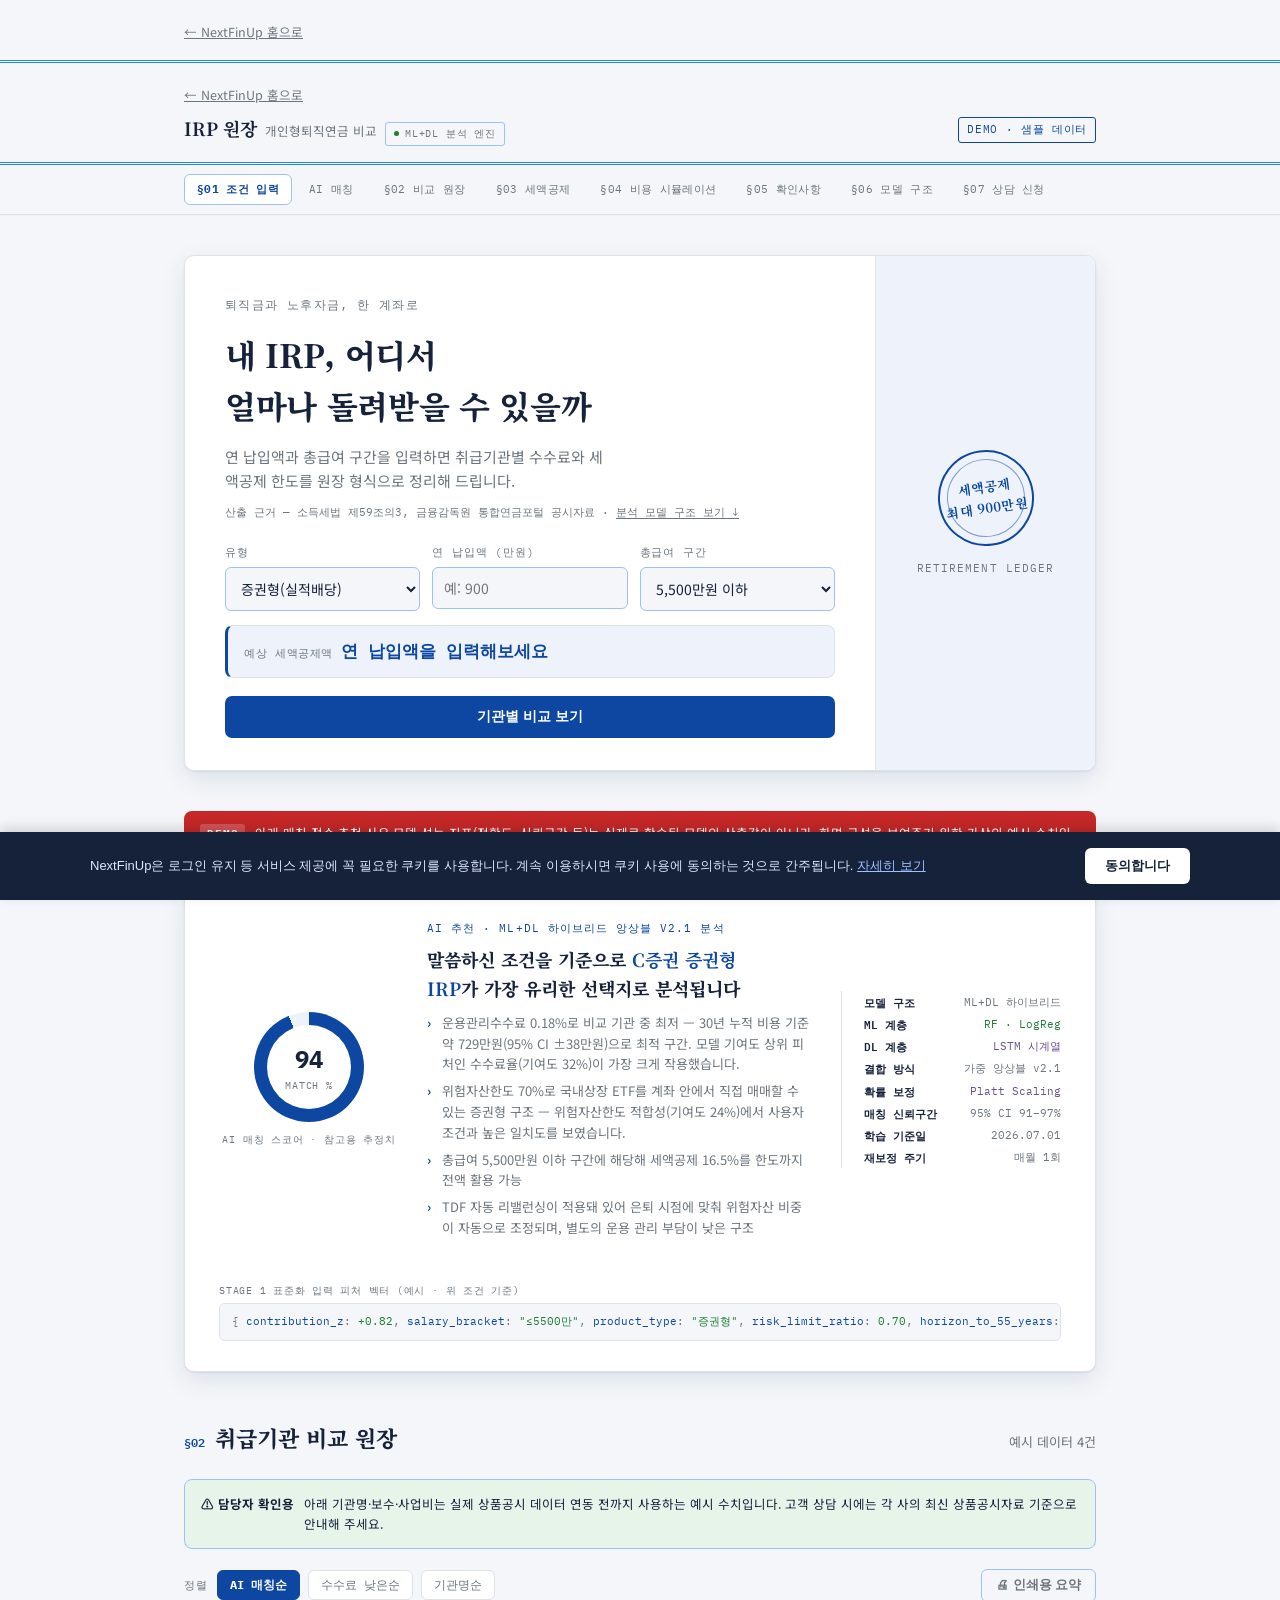
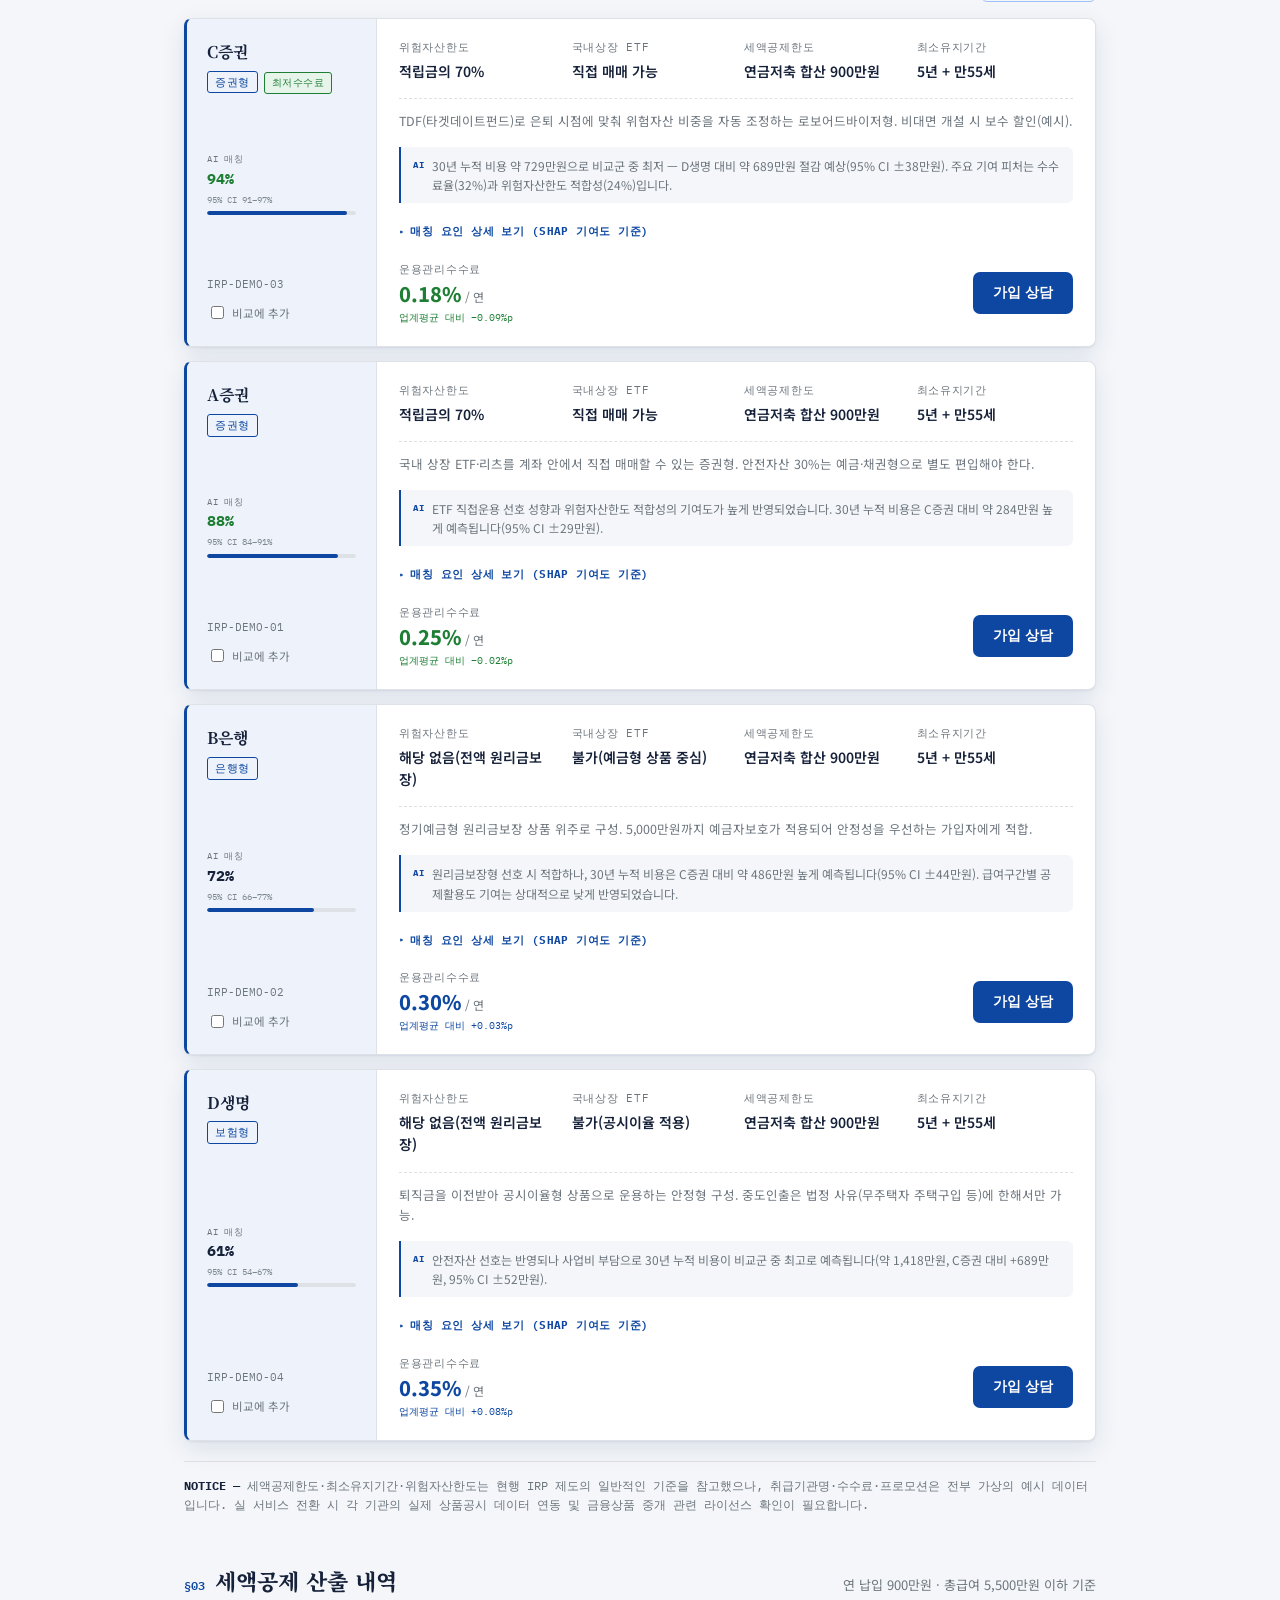
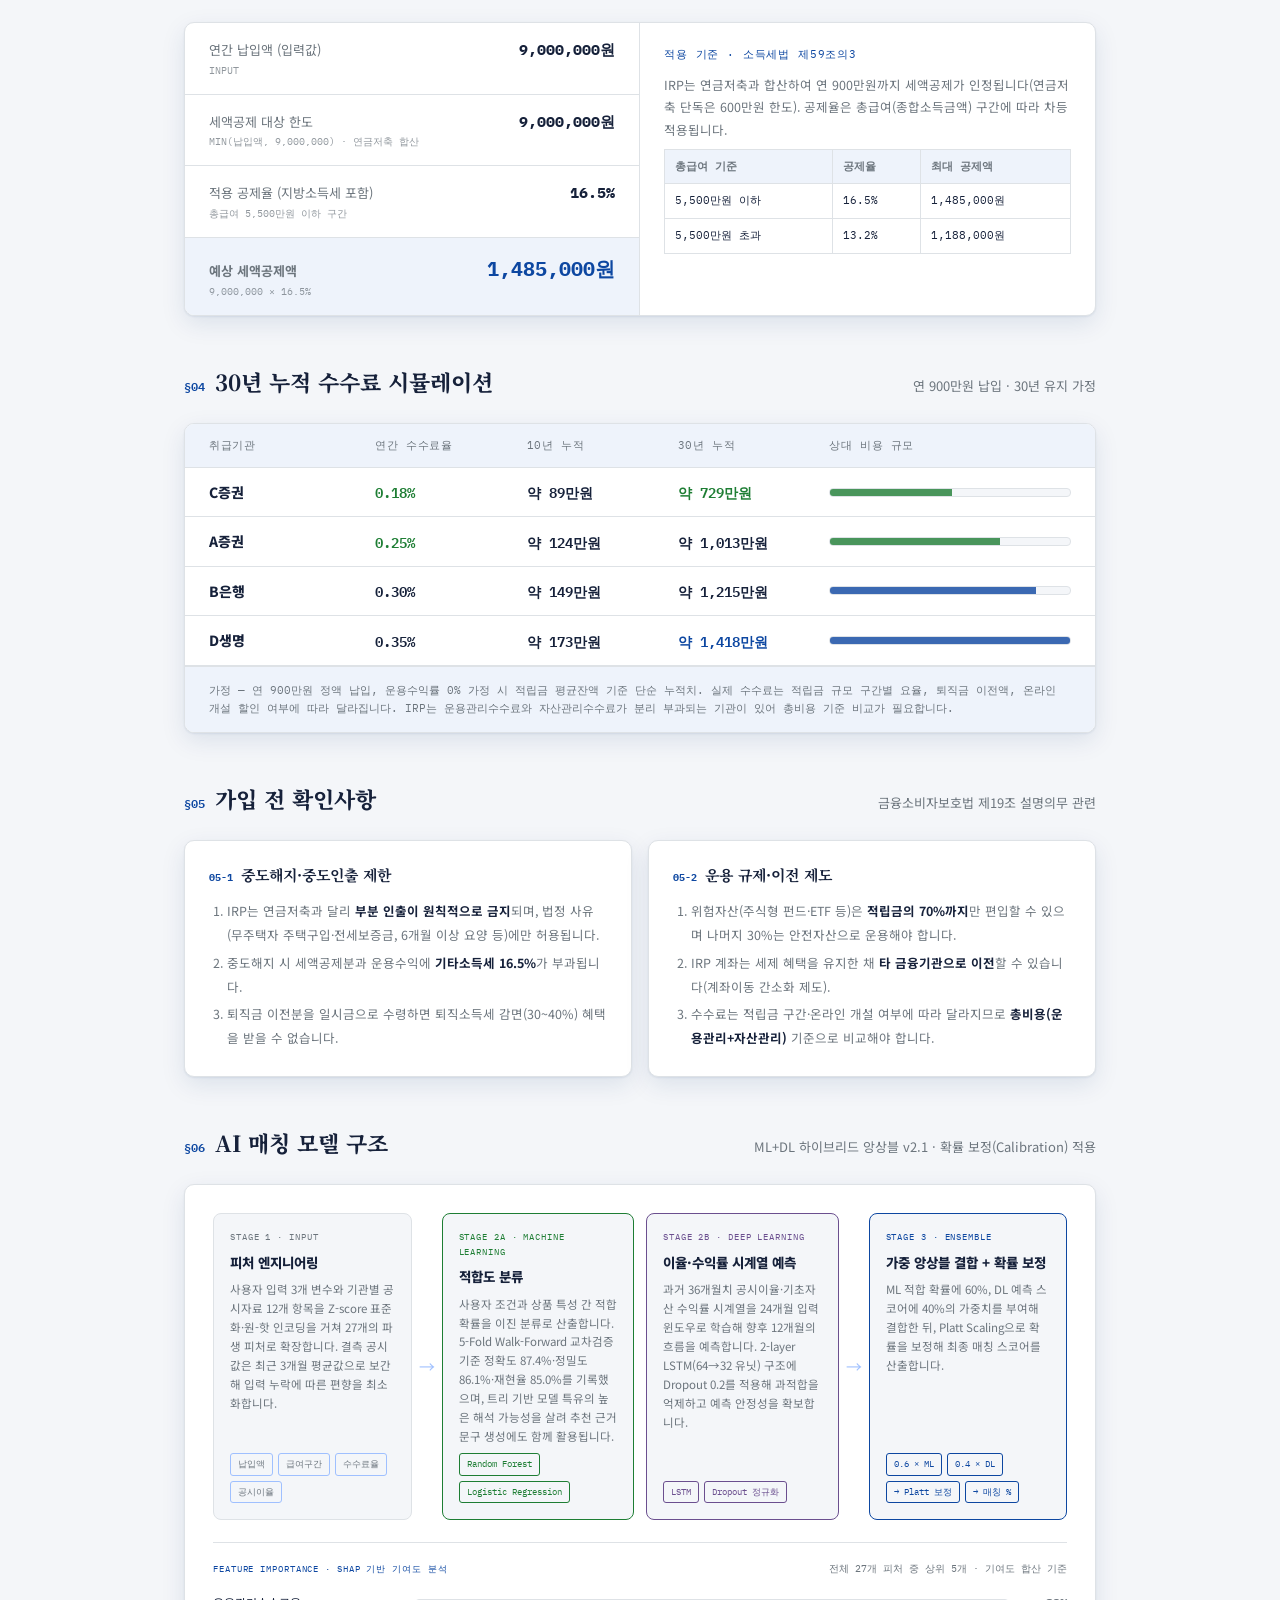
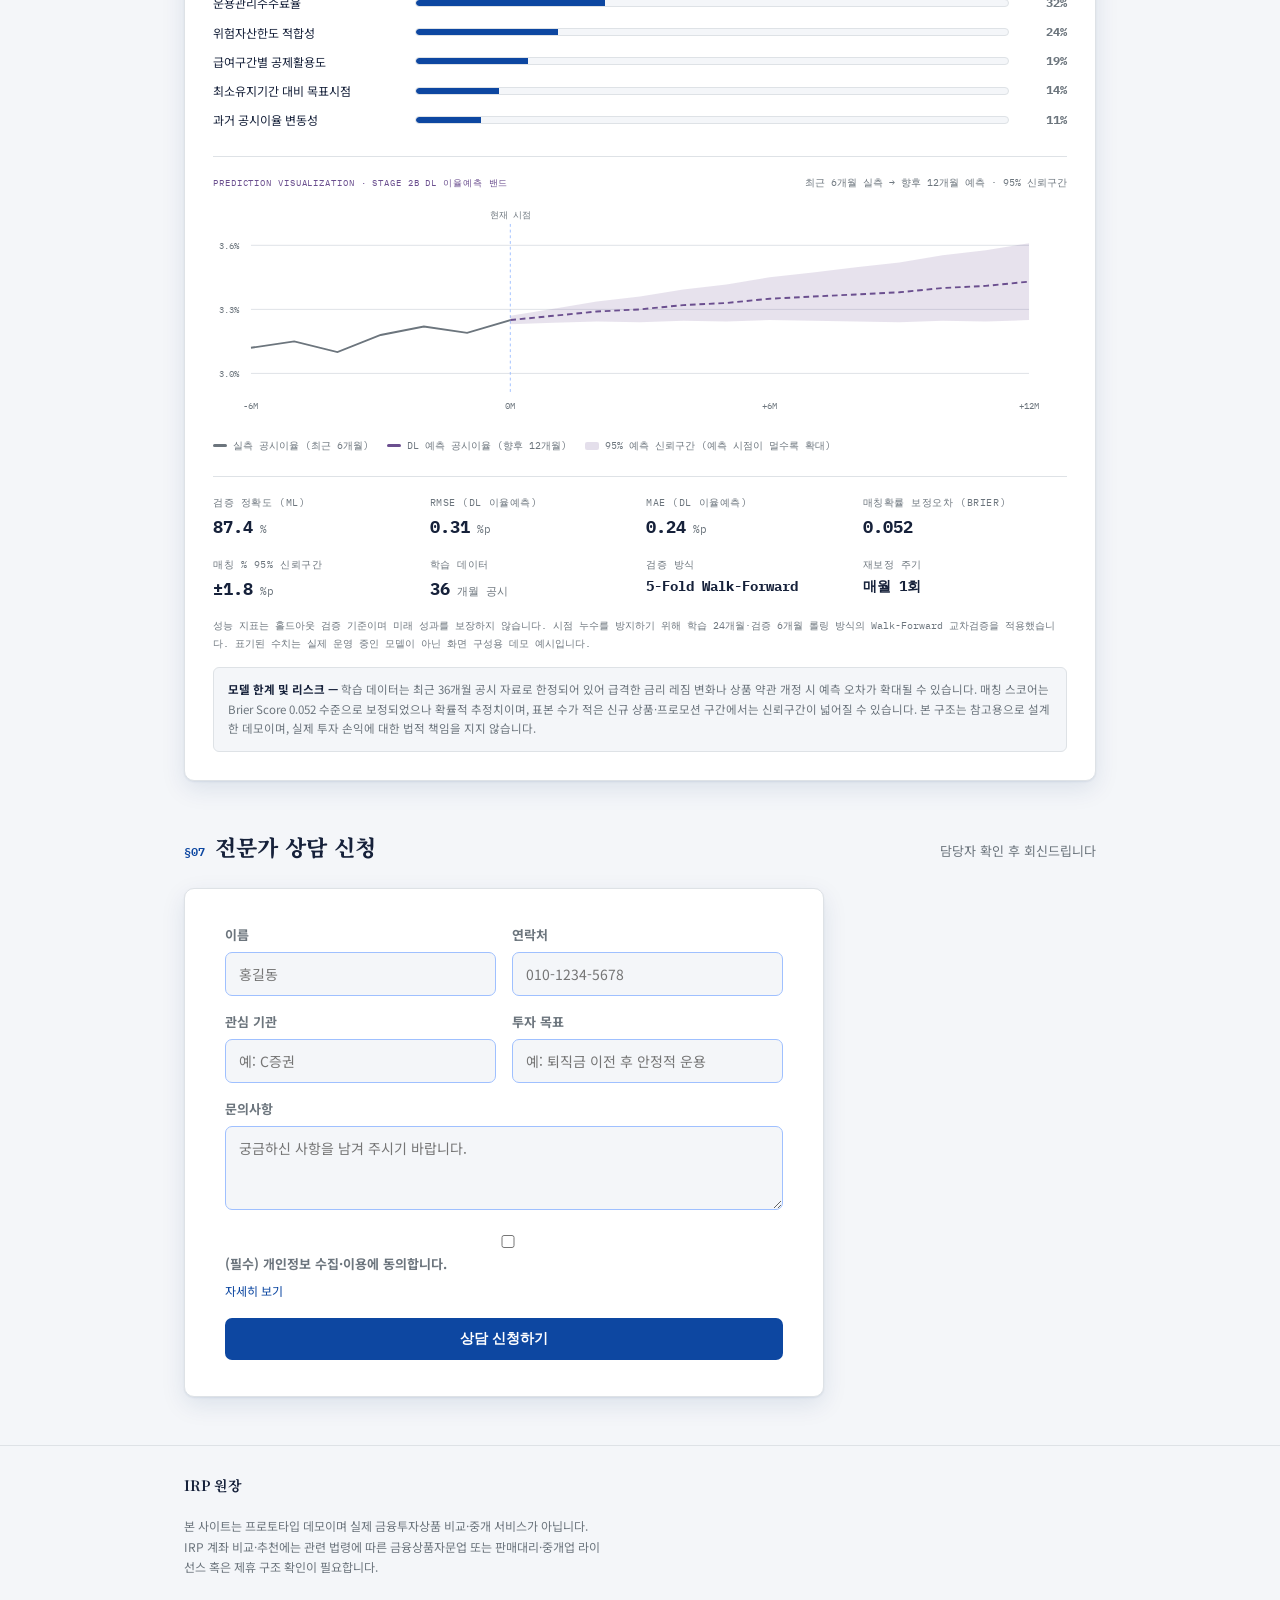
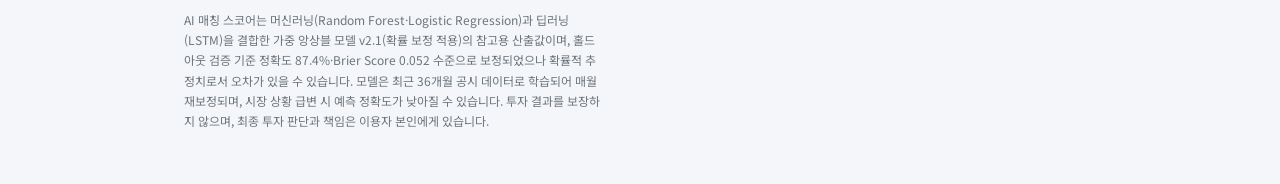
==== irp/index.html @ be90d84a "Extract shared compare/badge/print CSS, clamp calc inputs, fix stale docstring - pension-shared.css:" ====
<!doctype html>
<html lang="ko">
<head>
<meta charset="UTF-8">
<meta name="viewport" content="width=device-width, initial-scale=1.0">
<title>NextFinUp - IRP 비교(데모)</title>
<meta name="description" content="AI 매칭 점수와 30년 누적 수수료 시뮬레이션으로 내게 맞는 IRP 취급기관을 비교해드립니다.">
<meta property="og:type" content="website">
<meta property="og:title" content="NextFinUp - IRP 비교(데모)">
<meta property="og:description" content="AI 매칭 점수와 30년 누적 수수료 시뮬레이션으로 내게 맞는 IRP 취급기관을 비교해드립니다.">
<meta name="twitter:card" content="summary">
<meta name="twitter:title" content="NextFinUp - IRP 비교(데모)">
<meta name="twitter:description" content="AI 매칭 점수와 30년 누적 수수료 시뮬레이션으로 내게 맞는 IRP 취급기관을 비교해드립니다.">
<link rel="icon" type="image/x-icon" href="/static/articles/favicon.ico">
<link rel="icon" type="image/png" sizes="32x32" href="/static/articles/favicon-32x32.png">
<link rel="icon" type="image/png" sizes="16x16" href="/static/articles/favicon-16x16.png">
<link rel="apple-touch-icon" sizes="180x180" href="/static/articles/apple-touch-icon.png">
<link rel="preconnect" href="https://fonts.googleapis.com">
<link href="https://fonts.googleapis.com/css2?family=Noto+Serif+KR:wght@500;600;700&family=Noto+Sans+KR:wght@400;500;700&family=IBM+Plex+Mono:wght@500;600&display=swap" rel="stylesheet">
<style>
  :root {
    /* NextFinUp 브랜드 블루 — 홈페이지(nextfinup.com)와 동일 팔레트 */
    --ink: #16213a;
    --ink-soft: #6c757d;
    --paper: #f4f6f9;
    --card: #ffffff;
    --card-stub: #eef3fb;
    --line: #dee2e6;
    --line-strong: #9fc0ff;
    --accent: #0d47a1;
    --accent-soft: #1e88e5;
    --accent-ink: #ffffff;
    --seal: #c62828;
    --success: #1e7e34;
    --success-bg: #e6f4ea;
    --ml: #1e7e34;
    --dl: #6b4f8f;
    --shadow: 0 1px 2px rgba(13,45,110,0.08), 0 8px 24px rgba(13,45,110,0.10);
  }
  @media (prefers-color-scheme: dark) {
    :root {
      --ink: #eef1f7;
      --ink-soft: #9fb0c9;
      --paper: #0d1626;
      --card: #142238;
      --card-stub: #1b2c47;
      --line: #2c3e5c;
      --line-strong: #3f6fb0;
      --accent: #4d8ee0;
      --accent-soft: #7db3ee;
      --accent-ink: #0d1626;
      --seal: #e57373;
      --success: #7fd19f;
      --success-bg: #163524;
      --ml: #7fd19f;
      --dl: #c3a3e8;
      --shadow: 0 1px 2px rgba(0,0,0,0.3), 0 12px 32px rgba(0,0,0,0.4);
    }
  }
  :root[data-theme="dark"] {
    --ink: #eef1f7; --ink-soft: #9fb0c9; --paper: #0d1626; --card: #142238; --card-stub: #1b2c47;
    --line: #2c3e5c; --line-strong: #3f6fb0; --accent: #4d8ee0; --accent-soft: #7db3ee; --accent-ink: #0d1626;
    --seal: #e57373; --success: #7fd19f; --success-bg: #163524; --ml: #7fd19f; --dl: #c3a3e8;
    --shadow: 0 1px 2px rgba(0,0,0,0.3), 0 12px 32px rgba(0,0,0,0.4);
  }
  :root[data-theme="light"] {
    --ink: #16213a; --ink-soft: #6c757d; --paper: #f4f6f9; --card: #ffffff; --card-stub: #eef3fb;
    --line: #dee2e6; --line-strong: #9fc0ff; --accent: #0d47a1; --accent-soft: #1e88e5; --accent-ink: #ffffff;
    --seal: #c62828; --success: #1e7e34; --success-bg: #e6f4ea; --ml: #1e7e34; --dl: #6b4f8f;
    --shadow: 0 1px 2px rgba(13,45,110,0.08), 0 8px 24px rgba(13,45,110,0.10);
  }

  * { box-sizing: border-box; }
  html { color-scheme: light dark; scroll-behavior: smooth; }
  section[id], #hero { scroll-margin-top: 54px; }
  body {
    margin: 0;
    background: var(--paper);
    color: var(--ink);
    font-family: 'Noto Sans KR', -apple-system, BlinkMacSystemFont, 'Malgun Gothic', 'Apple SD Gothic Neo', sans-serif;
    line-height: 1.6;
    -webkit-font-smoothing: antialiased;
  }
  .mono { font-family: 'IBM Plex Mono', 'SF Mono', 'Consolas', 'Menlo', monospace; font-variant-numeric: tabular-nums; }
  .serif { font-family: 'Noto Serif KR', serif; }
  a { color: inherit; }
  .wrap { max-width: 960px; margin: 0 auto; padding: 0 24px; }
  h1, h2, h3 { text-wrap: balance; margin: 0; font-family: 'Noto Serif KR', serif; }
  :focus-visible { outline: 2px solid var(--accent); outline-offset: 2px; }

  @media (prefers-reduced-motion: no-preference) {
    .rise { animation: rise 0.6s cubic-bezier(.2,.7,.3,1) both; }
    .rise-delay-1 { animation-delay: .08s; }
    .rise-delay-2 { animation-delay: .16s; }
    @keyframes rise { from { opacity: 0; transform: translateY(10px); } to { opacity: 1; transform: none; } }
  }
  @media (prefers-reduced-motion: reduce) {
    html { scroll-behavior: auto; }
  }

  header { padding: 18px 0 16px; border-bottom: 3px double var(--accent-soft); }

  .toc-bar {
    position: sticky; top: 0; z-index: 50;
    background: var(--paper);
    border-bottom: 1px solid var(--line);
    box-shadow: 0 1px 0 rgba(0,0,0,0.02);
  }
  .toc-bar .wrap {
    display: flex; gap: 4px; overflow-x: auto; padding: 9px 24px;
    scrollbar-width: none;
  }
  .toc-bar .wrap::-webkit-scrollbar { display: none; }
  .toc-link {
    flex-shrink: 0; font-family: 'IBM Plex Mono', monospace; font-size: 11px; letter-spacing: 0.03em;
    color: var(--ink-soft); text-decoration: none; padding: 6px 12px; border-radius: 6px; white-space: nowrap;
    border: 1px solid transparent; transition: color 0.2s ease, border-color 0.2s ease, background-color 0.2s ease;
  }
  .toc-link:hover { color: var(--ink); }
  .toc-link.active { color: var(--accent); border-color: var(--line-strong); background: var(--card); font-weight: 700; }
  .back-link { font-size: 12.5px; color: var(--ink-soft); }
  .back-link:hover { color: var(--accent); }
  .brand-row { display: flex; align-items: center; justify-content: space-between; gap: 12px; margin-top: 8px; flex-wrap: wrap; }
  .brand { display: flex; align-items: baseline; gap: 8px; flex-wrap: wrap; }
  .brand-mark { font-family: 'Noto Serif KR', serif; font-weight: 700; font-size: 18px; letter-spacing: -0.01em; }
  .brand-sub { font-size: 12.5px; color: var(--ink-soft); }
  .ai-chip {
    display: inline-flex; align-items: center; gap: 6px;
    font-family: 'IBM Plex Mono', monospace; font-size: 10px; letter-spacing: 0.08em; text-transform: uppercase;
    color: var(--ink-soft); border: 1px solid var(--line-strong); border-radius: 3px; padding: 3px 8px;
  }
  .ai-chip i { width: 5px; height: 5px; border-radius: 50%; background: var(--success); display: inline-block; }
  .demo-chip {
    font-family: 'IBM Plex Mono', monospace; font-size: 11px; letter-spacing: 0.06em; text-transform: uppercase;
    color: var(--accent); border: 1px solid var(--accent); border-radius: 3px; padding: 3px 8px;
  }
  /* ---------- hero: passbook cover ---------- */
  .hero { padding: 40px 0; }
  .passbook {
    background: var(--card);
    border: 1px solid var(--line);
    border-radius: 10px;
    box-shadow: var(--shadow);
    display: grid;
    grid-template-columns: 1fr 220px;
    overflow: hidden;
    position: relative;
  }
  .passbook-main { padding: 40px 40px 32px; }
  .eyebrow {
    font-family: 'IBM Plex Mono', monospace; font-size: 11.5px; letter-spacing: 0.12em; text-transform: uppercase;
    color: var(--ink-soft); margin-bottom: 14px;
  }
  .hero-title { font-size: 32px; font-weight: 800; letter-spacing: -0.01em; max-width: 22ch; }
  .hero-desc { margin: 14px 0 8px; color: var(--ink-soft); font-size: 15px; max-width: 48ch; }
  .source-line { font-family: 'IBM Plex Mono', monospace; font-size: 10.5px; color: var(--ink-soft); margin-bottom: 24px; }
  .source-line a { text-decoration: underline; text-underline-offset: 2px; }

  .calc-grid { display: grid; grid-template-columns: repeat(3, 1fr); gap: 12px; }
  .field label {
    display: block; font-family: 'IBM Plex Mono', monospace; font-size: 10.5px; letter-spacing: 0.08em;
    text-transform: uppercase; color: var(--ink-soft); margin-bottom: 6px;
  }
  .field input, .field select {
    width: 100%; background: var(--paper); border: 1px solid var(--line-strong); border-radius: 6px;
    padding: 10px 11px; font-size: 14px; color: var(--ink); font-family: inherit;
  }
  .field input:focus, .field select:focus { border-color: var(--accent); }

  .calc-result {
    display: flex; align-items: baseline; flex-wrap: wrap; gap: 8px;
    margin-top: 14px; padding: 12px 16px;
    background: var(--card-stub); border: 1px solid var(--line); border-left: 3px solid var(--accent);
    border-radius: 8px;
    transition: border-color 0.2s ease, background-color 0.2s ease;
  }
  .calc-result-label {
    font-family: 'IBM Plex Mono', monospace; font-size: 10.5px; letter-spacing: 0.06em; text-transform: uppercase; color: var(--ink-soft);
  }
  .calc-result-value { font-size: 17px; font-weight: 800; color: var(--accent); }
  .calc-result-note { font-size: 11px; color: var(--ink-soft); }
  @media (prefers-reduced-motion: no-preference) {
    .calc-result.updated { animation: calc-pulse 0.4s ease; }
  }
  @keyframes calc-pulse { 0% { background: var(--success-bg); } 100% { background: var(--card-stub); } }

  .btn {
    display: inline-flex; align-items: center; justify-content: center; gap: 6px; border: none; border-radius: 7px;
    font-weight: 700; font-size: 14px; cursor: pointer; padding: 12px 20px; background: var(--accent); color: var(--accent-ink);
    transition: transform 0.2s cubic-bezier(.2,.8,.2,1), box-shadow 0.2s cubic-bezier(.2,.8,.2,1);
  }
  .btn:hover { transform: translateY(-2px); box-shadow: 0 8px 20px rgba(13,71,161,0.30); }
  .btn:active { transform: translateY(0); }
  .btn-block { width: 100%; margin-top: 18px; }

  .passbook-cover {
    background: var(--card-stub);
    border-left: 1px solid var(--line);
    padding: 28px;
    display: flex;
    flex-direction: column;
    align-items: center;
    justify-content: center;
    gap: 14px;
  }
  .seal {
    width: 96px; height: 96px; border-radius: 50%;
    border: 2px solid var(--accent);
    color: var(--accent);
    display: flex; align-items: center; justify-content: center;
    text-align: center;
    font-family: 'Noto Serif KR', serif; font-weight: 700; font-size: 13px; letter-spacing: 0.02em;
    transform: rotate(-8deg);
    position: relative;
    transition: transform 0.3s cubic-bezier(.2,.8,.2,1);
  }
  .passbook:hover .seal { transform: rotate(0deg) scale(1.04); }
  .seal::before {
    content: ""; position: absolute; inset: 7px; border: 1px solid var(--accent); border-radius: 50%; opacity: .5;
  }
  .cover-label { font-family: 'IBM Plex Mono', monospace; font-size: 10.5px; letter-spacing: 0.1em; text-transform: uppercase; color: var(--ink-soft); text-align: center; }

  @media (max-width: 760px) {
    .passbook { grid-template-columns: 1fr; }
    .passbook-cover { border-left: none; border-top: 1px solid var(--line); flex-direction: row; padding: 20px; }
    .calc-grid { grid-template-columns: 1fr 1fr; }
  }

  section { padding: 48px 0; }
  .section-head { display: flex; align-items: baseline; justify-content: space-between; gap: 16px; margin-bottom: 24px; flex-wrap: wrap; }
  .section-title { font-size: 22px; font-weight: 800; display: flex; align-items: baseline; gap: 10px; }
  .section-title .idx { font-family: 'IBM Plex Mono', monospace; font-size: 12px; color: var(--accent); font-weight: 600; }
  .section-note { font-size: 13px; color: var(--ink-soft); }

  /* ---------- 데모 데이터 경고 배너 (AI 패널 바로 위, 가장 먼저 보이는 위치) ---------- */
  .demo-warning {
    display: flex; align-items: flex-start; gap: 10px;
    background: var(--seal); color: #fff;
    border-radius: 8px; padding: 12px 16px; margin-bottom: 14px;
    font-size: 12.5px; line-height: 1.6;
  }
  .demo-warning b {
    font-family: 'IBM Plex Mono', monospace; font-size: 10.5px; letter-spacing: 0.08em;
    text-transform: uppercase; flex-shrink: 0; background: rgba(255,255,255,0.2);
    border-radius: 3px; padding: 2px 7px; margin-top: 1px;
  }

  /* ---------- AI recommendation panel ---------- */
  .ai-panel {
    background: var(--card);
    border: 1px solid var(--line);
    border-radius: 10px;
    box-shadow: var(--shadow);
    display: grid;
    grid-template-columns: 180px 1fr 220px;
    gap: 28px;
    padding: 30px 34px;
    align-items: center;
  }
  .score-block { text-align: center; }
  .score-ring {
    width: 110px; height: 110px; border-radius: 50%;
    background: conic-gradient(var(--accent) 0% 94%, var(--card-stub) 94% 100%);
    display: flex; align-items: center; justify-content: center;
    margin: 0 auto 10px;
  }
  .score-ring .hole {
    width: 84px; height: 84px; border-radius: 50%; background: var(--card);
    display: flex; flex-direction: column; align-items: center; justify-content: center;
  }
  .score-ring .num { font-family: 'IBM Plex Mono', monospace; font-size: 24px; font-weight: 700; }
  .score-ring .pct { font-family: 'IBM Plex Mono', monospace; font-size: 9.5px; color: var(--ink-soft); letter-spacing: 0.08em; }
  .score-caption { font-family: 'IBM Plex Mono', monospace; font-size: 10px; letter-spacing: 0.08em; text-transform: uppercase; color: var(--ink-soft); }

  .ai-reasoning .ai-label {
    font-family: 'IBM Plex Mono', monospace; font-size: 10.5px; letter-spacing: 0.1em; text-transform: uppercase;
    color: var(--accent); margin-bottom: 8px;
  }
  .ai-reasoning h3 { font-size: 18px; font-weight: 800; margin-bottom: 10px; }
  .ai-reasoning h3 b { color: var(--accent); }
  .reason-list { list-style: none; margin: 0; padding: 0; display: flex; flex-direction: column; gap: 6px; }
  .reason-list li { font-size: 13px; color: var(--ink-soft); padding-left: 15px; position: relative; }
  .reason-list li::before { content: "›"; position: absolute; left: 0; color: var(--accent); font-weight: 700; }

  .ai-meta {
    font-family: 'IBM Plex Mono', monospace; font-size: 10.5px; color: var(--ink-soft);
    border-left: 1px solid var(--line); padding-left: 22px; line-height: 2.1;
  }
  .ai-meta .row { display: flex; justify-content: space-between; gap: 12px; }
  .ai-meta .row b { font-weight: 600; color: var(--ink); }
  .ai-meta .row .ml-txt { color: var(--ml); }
  .ai-meta .row .dl-txt { color: var(--dl); }

  .feat-vector { margin-top: 16px; grid-column: 1 / -1; }
  .fv-label {
    font-family: 'IBM Plex Mono', monospace; font-size: 9.5px; letter-spacing: 0.08em;
    text-transform: uppercase; color: var(--ink-soft); margin-bottom: 5px;
  }
  .fv-code {
    display: block; font-family: 'IBM Plex Mono', monospace; font-size: 10.5px; line-height: 1.7;
    color: var(--ink-soft); background: var(--paper); border: 1px solid var(--line); border-radius: 6px;
    padding: 9px 12px; overflow-x: auto; white-space: pre;
  }
  .fv-code .fv-key { color: var(--accent); }
  .fv-code .fv-val { color: var(--ml); }

  @media (max-width: 820px) {
    .ai-panel { grid-template-columns: 1fr; text-align: center; }
    .ai-meta { border-left: none; border-top: 1px solid var(--line); padding: 16px 0 0; }
    .reason-list li { text-align: left; }
  }

  .sort-bar { display: flex; align-items: center; gap: 8px; margin-bottom: 16px; flex-wrap: wrap; }
  .sort-label { font-family: 'IBM Plex Mono', monospace; font-size: 10.5px; letter-spacing: 0.06em; text-transform: uppercase; color: var(--ink-soft); margin-right: 2px; }
  .sort-btn {
    font-family: 'IBM Plex Mono', monospace; font-size: 11.5px; color: var(--ink-soft);
    background: var(--card); border: 1px solid var(--line); border-radius: 6px; padding: 6px 12px;
    cursor: pointer; transition: color 0.2s ease, border-color 0.2s ease, background-color 0.2s ease, transform 0.2s ease;
  }
  .sort-btn:hover { color: var(--accent); border-color: var(--line-strong); transform: translateY(-1px); }
  .sort-btn.active { color: var(--accent-ink); background: var(--accent); border-color: var(--accent); font-weight: 700; }

  /* ---------- comparison: ledger entry cards ---------- */
  .plans { display: flex; flex-direction: column; gap: 14px; transition: opacity 0.18s ease; }
  .plans.resorting { opacity: 0.35; }
  .ledger-entry {
    background: var(--card);
    border: 1px solid var(--line);
    border-left: 3px solid var(--accent);
    border-radius: 8px;
    box-shadow: var(--shadow);
    display: grid;
    grid-template-columns: 190px 1fr;
    overflow: hidden;
    transition: box-shadow 0.25s cubic-bezier(.2,.8,.2,1), border-color 0.25s ease;
  }
  .ledger-entry:hover {
    box-shadow: 0 6px 12px rgba(13,45,110,0.10), 0 20px 40px rgba(13,45,110,0.14);
    border-color: var(--line-strong);
  }

  .ledger-stub {
    background: var(--card-stub);
    padding: 20px;
    border-right: 1px solid var(--line);
    display: flex; flex-direction: column; justify-content: space-between;
  }
  .inst-name { font-family: 'Noto Serif KR', serif; font-size: 16px; font-weight: 700; }
  .type-tag {
    display: inline-block; margin-top: 6px; font-family: 'IBM Plex Mono', monospace; font-size: 10.5px;
    letter-spacing: 0.06em; text-transform: uppercase; color: var(--accent); border: 1px solid var(--accent);
    border-radius: 3px; padding: 2px 7px;
  }
  .acct-footer { margin-top: 14px; }
  .acct-no { font-family: 'IBM Plex Mono', monospace; font-size: 11px; color: var(--ink-soft); }

  .match-mini { margin-top: 12px; }
  .match-mini .m-pct { font-family: 'IBM Plex Mono', monospace; font-size: 15px; font-weight: 700; }
  .match-mini .m-pct.high { color: var(--success); }
  .match-mini .m-label { font-family: 'IBM Plex Mono', monospace; font-size: 9px; letter-spacing: 0.08em; text-transform: uppercase; color: var(--ink-soft); }
  .match-mini .m-ci { font-family: 'IBM Plex Mono', monospace; font-size: 9px; color: var(--ink-soft); margin-top: 2px; opacity: 0.85; }
  .match-mini .m-bar { margin-top: 4px; height: 4px; background: var(--line); border-radius: 2px; position: relative; overflow: hidden; }
  .match-mini .m-bar span { position: absolute; left: 0; top: 0; bottom: 0; background: var(--accent); border-radius: 2px; }

  .ledger-body { padding: 20px 22px; display: flex; flex-direction: column; gap: 16px; }
  .ledger-grid { display: grid; grid-template-columns: repeat(4, 1fr); gap: 16px; }
  .ledger-item .k { font-family: 'IBM Plex Mono', monospace; font-size: 10.5px; letter-spacing: 0.07em; text-transform: uppercase; color: var(--ink-soft); margin-bottom: 4px; }
  .ledger-item .v { font-size: 14px; font-weight: 600; }
  .ledger-feature { font-size: 12.5px; color: var(--ink-soft); border-top: 1px dashed var(--line); padding-top: 12px; }
  .ai-note {
    display: flex; gap: 8px; align-items: flex-start;
    background: var(--paper); border-left: 2px solid var(--accent); border-radius: 0 6px 6px 0;
    padding: 9px 12px; font-size: 12px; color: var(--ink-soft);
  }
  .ai-note .tag {
    font-family: 'IBM Plex Mono', monospace; font-size: 9px; font-weight: 700; letter-spacing: 0.06em;
    color: var(--accent); flex-shrink: 0; margin-top: 2px;
  }

  .factor-detail { margin-top: 4px; }
  .factor-detail summary {
    cursor: pointer; list-style: none; display: flex; align-items: center; gap: 6px;
    font-family: 'IBM Plex Mono', monospace; font-size: 11px; letter-spacing: 0.04em; font-weight: 700; color: var(--accent);
  }
  .factor-detail summary::-webkit-details-marker { display: none; }
  .factor-detail summary::before { content: "▸"; font-size: 9px; transition: transform 0.15s ease; }
  .factor-detail[open] summary::before { transform: rotate(90deg); }
  .factor-body { margin-top: 10px; display: flex; flex-direction: column; gap: 8px; padding-top: 10px; border-top: 1px dashed var(--line); }
  .factor-body .feat-row { grid-template-columns: 172px 1fr 32px; gap: 8px; padding: 0; }
  .factor-body .feat-name { display: flex; align-items: center; gap: 6px; font-size: 11.5px; }
  .factor-body .w-tag {
    font-family: 'IBM Plex Mono', monospace; font-size: 8.5px; color: var(--ink-soft);
    background: var(--paper); border: 1px solid var(--line); border-radius: 2px; padding: 1px 4px;
  }
  .factor-body .feat-bar-track { height: 6px; }
  .factor-body .feat-pct { font-size: 10.5px; }

  .ledger-footer { display: flex; align-items: center; justify-content: space-between; gap: 16px; padding-top: 4px; }
  .fee .k { font-family: 'IBM Plex Mono', monospace; font-size: 10.5px; letter-spacing: 0.07em; text-transform: uppercase; color: var(--ink-soft); }
  .fee .v { font-size: 20px; font-weight: 800; color: var(--accent); }
  .fee .v.low { color: var(--success); }
  .fee .unit { font-size: 12px; font-weight: 400; color: var(--ink-soft); margin-left: 4px; }
  .fee .bench { font-family: 'IBM Plex Mono', monospace; font-size: 10px; color: var(--ink-soft); }
  .fee .bench.better { color: var(--success); }
  .fee .bench.worse { color: var(--accent); }

  @media (max-width: 700px) {
    .ledger-entry { grid-template-columns: 1fr; }
    .ledger-stub { border-right: none; border-bottom: 1px solid var(--line); flex-direction: row; align-items: center; justify-content: space-between; flex-wrap: wrap; gap: 10px; }
    .match-mini { margin-top: 0; min-width: 90px; }
    .ledger-grid { grid-template-columns: 1fr 1fr; }
    .ledger-footer { flex-direction: column; align-items: stretch; gap: 12px; }
    .ledger-footer .btn { width: 100%; }
  }

  .terms-strip {
    margin-top: 20px; padding-top: 14px; border-top: 1px solid var(--line);
    font-family: 'IBM Plex Mono', monospace; font-size: 11.5px; line-height: 1.7; color: var(--ink-soft);
  }
  .terms-strip strong { color: var(--ink); }

  /* ---------- tax calc breakdown ---------- */
  .calc-breakdown {
    background: var(--card); border: 1px solid var(--line); border-radius: 10px; box-shadow: var(--shadow);
    display: grid; grid-template-columns: 1fr 1fr; overflow: hidden;
  }
  .calc-table { border-right: 1px solid var(--line); }
  .c-row { display: flex; justify-content: space-between; align-items: baseline; padding: 15px 24px; border-bottom: 1px solid var(--line); }
  .c-row:last-child { border-bottom: none; }
  .c-row.total { background: var(--card-stub); }
  .c-label { font-size: 13px; color: var(--ink-soft); }
  .c-formula { font-family: 'IBM Plex Mono', monospace; font-size: 10px; color: var(--ink-soft); opacity: 0.75; margin-top: 2px; }
  .c-val { font-family: 'IBM Plex Mono', monospace; font-size: 15px; font-weight: 700; }
  .c-row.total .c-val { font-size: 20px; color: var(--accent); }
  .calc-note { padding: 22px 24px; font-size: 12.5px; line-height: 1.8; color: var(--ink-soft); }
  .calc-note .n-title { font-family: 'IBM Plex Mono', monospace; font-size: 10.5px; letter-spacing: 0.08em; text-transform: uppercase; color: var(--accent); margin-bottom: 10px; }
  .calc-note table { width: 100%; border-collapse: collapse; margin-top: 8px; font-family: 'IBM Plex Mono', monospace; font-size: 11px; }
  .calc-note th, .calc-note td { border: 1px solid var(--line); padding: 7px 10px; text-align: left; color: var(--ink); }
  .calc-note th { background: var(--card-stub); font-size: 10.5px; color: var(--ink-soft); }
  @media (max-width: 760px) {
    .calc-breakdown { grid-template-columns: 1fr; }
    .calc-table { border-right: none; border-bottom: 1px solid var(--line); }
  }

  /* ---------- cost simulation ---------- */
  .sim-wrap { background: var(--card); border: 1px solid var(--line); border-radius: 10px; box-shadow: var(--shadow); overflow: hidden; }
  .sim-head, .sim-row { display: grid; grid-template-columns: 1.1fr 1fr 1fr 1fr 1.6fr; align-items: center; padding: 13px 24px; }
  .sim-head { background: var(--card-stub); font-family: 'IBM Plex Mono', monospace; font-size: 10.5px; letter-spacing: 0.06em; text-transform: uppercase; color: var(--ink-soft); border-bottom: 1px solid var(--line); }
  .sim-row { border-bottom: 1px solid var(--line); }
  .sim-row:last-of-type { border-bottom: none; }
  .s-name { font-weight: 800; font-size: 14px; }
  .s-val { font-family: 'IBM Plex Mono', monospace; font-size: 13.5px; font-weight: 600; }
  .s-val.hi { color: var(--accent); }
  .s-val.lo { color: var(--success); }
  .sim-bar-track { height: 9px; background: var(--paper); border: 1px solid var(--line); border-radius: 4px; position: relative; overflow: hidden; }
  .sim-bar-track span { position: absolute; left: 0; top: 0; bottom: 0; background: var(--accent); opacity: 0.8; }
  .sim-bar-track span.lo { background: var(--success); }
  .sim-assume { padding: 14px 24px; background: var(--card-stub); border-top: 1px solid var(--line); font-family: 'IBM Plex Mono', monospace; font-size: 10.5px; line-height: 1.8; color: var(--ink-soft); }
  @media (max-width: 700px) {
    .sim-head { display: none; }
    .sim-row { grid-template-columns: 1fr 1fr; row-gap: 8px; }
  }

  /* ---------- notices ---------- */
  .notice-grid { display: grid; grid-template-columns: 1fr 1fr; gap: 16px; }
  .notice-card { background: var(--card); border: 1px solid var(--line); border-radius: 10px; box-shadow: var(--shadow); padding: 22px 24px; }
  .notice-card h4 { font-family: 'Noto Serif KR', serif; font-size: 15px; font-weight: 700; margin: 0 0 12px; display: flex; align-items: baseline; gap: 8px; }
  .notice-card h4 .n-idx { font-family: 'IBM Plex Mono', monospace; font-size: 10px; color: var(--accent); }
  .notice-card ol { margin: 0; padding-left: 18px; font-size: 12.5px; line-height: 1.9; color: var(--ink-soft); }
  .notice-card ol li { margin-bottom: 4px; }
  .notice-card ol li b { color: var(--ink); font-weight: 700; }
  @media (max-width: 700px) { .notice-grid { grid-template-columns: 1fr; } }

  /* ---------- model architecture ---------- */
  .arch-wrap { background: var(--card); border: 1px solid var(--line); border-radius: 10px; box-shadow: var(--shadow); padding: 28px; }
  .arch-pipeline { display: grid; grid-template-columns: 1fr 30px 1fr 1fr 30px 1fr; align-items: stretch; }
  .arch-stage {
    border: 1px solid var(--line); border-radius: 8px; background: var(--paper);
    padding: 16px; display: flex; flex-direction: column; gap: 7px;
  }
  .stage-tag { font-family: 'IBM Plex Mono', monospace; font-size: 9px; letter-spacing: 0.1em; text-transform: uppercase; color: var(--ink-soft); }
  .stage-tag.ml { color: var(--ml); }
  .stage-tag.dl { color: var(--dl); }
  .stage-tag.ens { color: var(--accent); }
  .arch-stage h5 { font-size: 13.5px; font-weight: 800; margin: 0; }
  .arch-stage p { font-size: 11.5px; line-height: 1.65; color: var(--ink-soft); margin: 0; }
  .arch-stage .models { display: flex; flex-wrap: wrap; gap: 5px; margin-top: auto; }
  .arch-stage .models span {
    font-family: 'IBM Plex Mono', monospace; font-size: 9px; padding: 3px 7px;
    border: 1px solid var(--line-strong); border-radius: 3px; color: var(--ink-soft);
  }
  .arch-stage.ml-stage { border-color: var(--ml); }
  .arch-stage.ml-stage .models span { border-color: var(--ml); color: var(--ml); }
  .arch-stage.dl-stage { border-color: var(--dl); }
  .arch-stage.dl-stage .models span { border-color: var(--dl); color: var(--dl); }
  .arch-stage.ens-stage { border-color: var(--accent); }
  .arch-stage.ens-stage .models span { border-color: var(--accent); color: var(--accent); }
  .arch-arrow { display: flex; align-items: center; justify-content: center; color: var(--line-strong); font-size: 16px; }
  .arch-mid { grid-column: 3 / 5; display: grid; grid-template-columns: 1fr 1fr; gap: 12px; }

  .feat-importance { margin-top: 22px; border-top: 1px solid var(--line); padding-top: 18px; }
  .feat-head { display: flex; align-items: baseline; justify-content: space-between; margin-bottom: 12px; flex-wrap: wrap; gap: 6px; }
  .feat-head .stage-tag { color: var(--accent); }
  .feat-head .feat-sub { font-family: 'IBM Plex Mono', monospace; font-size: 9.5px; color: var(--ink-soft); }
  .feat-row { display: grid; grid-template-columns: 190px 1fr 46px; align-items: center; gap: 12px; padding: 5px 0; }
  .feat-name { font-size: 12px; color: var(--ink); }
  .feat-bar-track { height: 8px; background: var(--paper); border: 1px solid var(--line); border-radius: 4px; overflow: hidden; }
  .feat-bar-track span { display: block; height: 100%; background: var(--accent); border-radius: 4px 0 0 4px; }
  .feat-pct { font-family: 'IBM Plex Mono', monospace; font-size: 11.5px; font-weight: 700; color: var(--ink-soft); text-align: right; }

  .forecast-wrap { margin-top: 22px; border-top: 1px solid var(--line); padding-top: 18px; }
  .forecast-head { display: flex; align-items: baseline; justify-content: space-between; margin-bottom: 4px; flex-wrap: wrap; gap: 6px; }
  .forecast-head .stage-tag { color: var(--dl); }
  .forecast-head .feat-sub { font-family: 'IBM Plex Mono', monospace; font-size: 9.5px; color: var(--ink-soft); }
  .forecast-chart { width: 100%; height: auto; margin-top: 10px; }
  .forecast-legend { display: flex; gap: 18px; flex-wrap: wrap; margin-top: 8px; font-family: 'IBM Plex Mono', monospace; font-size: 10px; color: var(--ink-soft); }
  .forecast-legend span { display: inline-flex; align-items: center; gap: 6px; }
  .forecast-legend .sw { width: 14px; height: 3px; border-radius: 2px; display: inline-block; }
  .forecast-legend .sw.hist { background: var(--ink-soft); }
  .forecast-legend .sw.pred { background: var(--dl); }
  .forecast-legend .sw.band { background: var(--dl); opacity: 0.18; height: 8px; }

  .arch-perf { margin-top: 22px; display: grid; grid-template-columns: repeat(4, 1fr); gap: 16px 12px; border-top: 1px solid var(--line); padding-top: 18px; }
  .p-label { font-family: 'IBM Plex Mono', monospace; font-size: 9.5px; letter-spacing: 0.06em; text-transform: uppercase; color: var(--ink-soft); margin-bottom: 4px; }
  .p-val { font-family: 'IBM Plex Mono', monospace; font-size: 17px; font-weight: 700; }
  .p-val small { font-size: 10.5px; color: var(--ink-soft); font-weight: 400; }
  .p-val.tight { font-size: 13.5px; }
  .arch-caption { margin-top: 14px; font-family: 'IBM Plex Mono', monospace; font-size: 10px; color: var(--ink-soft); line-height: 1.8; }
  .arch-limits {
    margin-top: 14px; background: var(--paper); border: 1px solid var(--line); border-radius: 6px;
    padding: 12px 14px; font-size: 11.5px; color: var(--ink-soft); line-height: 1.7;
  }
  .arch-limits b { color: var(--ink); }
  @media (max-width: 820px) {
    .arch-pipeline { grid-template-columns: 1fr; gap: 0; }
    .arch-mid { grid-column: auto; grid-template-columns: 1fr; gap: 12px; }
    .arch-arrow { transform: rotate(90deg); padding: 4px 0; }
    .feat-row { grid-template-columns: 1fr; gap: 4px; }
    .feat-pct { text-align: left; }
    .arch-perf { grid-template-columns: 1fr 1fr; }
  }

  .consult { background: var(--card); border: 1px solid var(--line); border-radius: 10px; box-shadow: var(--shadow); padding: 36px 40px; max-width: 640px; }
  .consult-grid { display: grid; grid-template-columns: 1fr 1fr; gap: 16px; }
  .consult-grid .full { grid-column: 1 / -1; }
  .consult-grid label { display: block; font-size: 13px; font-weight: 700; color: var(--ink-soft); margin-bottom: 6px; }
  .consult-grid input, .consult-grid textarea {
    width: 100%; background: var(--paper); border: 1px solid var(--line-strong); border-radius: 7px;
    padding: 11px 13px; font-size: 14px; color: var(--ink); font-family: inherit;
  }
  .consult-grid input:focus, .consult-grid textarea:focus { border-color: var(--accent); }
  .consult-success { display: none; margin-top: 14px; background: var(--success-bg); color: var(--success); padding: 12px 16px; border-radius: 8px; font-size: 13px; font-weight: 600; }
  @media (max-width: 560px) { .consult { padding: 28px 22px; } .consult-grid { grid-template-columns: 1fr; } }

  .data-callout {
    display: flex; gap: 10px; align-items: flex-start; margin-bottom: 20px; padding: 14px 16px;
    background: var(--success-bg); border: 1px solid var(--line-strong); border-radius: 8px;
    font-size: 12.5px; line-height: 1.6; color: var(--ink);
  }
  .data-callout strong { white-space: nowrap; }

  .consent-row { display: flex; align-items: flex-start; gap: 8px; font-size: 12.5px; color: var(--ink-soft); }
  .consent-row input[type="checkbox"] { margin-top: 3px; flex-shrink: 0; }
  .consent-details { margin-top: 6px; font-size: 12px; color: var(--ink-soft); }
  .consent-details summary { cursor: pointer; color: var(--accent); display: inline; }
  .consent-details[open] summary { margin-bottom: 6px; }
  .consent-notice { margin: 6px 0 0; padding-left: 16px; }
  .consent-notice li { margin-bottom: 2px; }

  footer { border-top: 1px solid var(--line); padding: 28px 0 40px; }
  .footer-row { display: flex; flex-direction: column; gap: 8px; }
  .footer-brand { font-family: 'Noto Serif KR', serif; font-weight: 700; font-size: 14px; }
  .footer-note { font-size: 12px; color: var(--ink-soft); max-width: 60ch; line-height: 1.7; }
</style>
<link rel="stylesheet" href="../pension-shared.css">
</head>
<body>

  <header id="app-header-fallback" style="visibility: hidden;">
    <div class="wrap">
      <a href="/" class="back-link">← NextFinUp 홈으로</a>
    </div>
  </header>
  <script>
    fetch('/partials/header/').then(function (r) { return r.ok ? r.text() : Promise.reject(); })
      .then(function (html) {
        var fallback = document.getElementById('app-header-fallback');
        var wrapper = document.createElement('div');
        wrapper.innerHTML = html;
        fallback.replaceWith.apply(fallback, Array.from(wrapper.childNodes));
      })
      .catch(function () {
        document.getElementById('app-header-fallback').style.visibility = 'visible';
      });
  </script>

  <header>
    <div class="wrap">
      <a href="/" class="back-link">← NextFinUp 홈으로</a>
      <div class="brand-row">
        <div class="brand">
          <span class="brand-mark">IRP 원장</span>
          <span class="brand-sub">개인형퇴직연금 비교</span>
          <span class="ai-chip"><i></i>ML+DL 분석 엔진</span>
        </div>
        <span class="demo-chip">Demo · 샘플 데이터</span>
      </div>
    </div>
  </header>

  <nav class="toc-bar" aria-label="목차">
    <div class="wrap">
      <a href="#hero" class="toc-link" data-toc="hero">§01 조건 입력</a>
      <a href="#ai-analysis" class="toc-link" data-toc="ai-analysis">AI 매칭</a>
      <a href="#plans" class="toc-link" data-toc="plans">§02 비교 원장</a>
      <a href="#tax-calc" class="toc-link" data-toc="tax-calc">§03 세액공제</a>
      <a href="#cost-sim" class="toc-link" data-toc="cost-sim">§04 비용 시뮬레이션</a>
      <a href="#checklist" class="toc-link" data-toc="checklist">§05 확인사항</a>
      <a href="#model" class="toc-link" data-toc="model">§06 모델 구조</a>
      <a href="#consult" class="toc-link" data-toc="consult">§07 상담 신청</a>
    </div>
  </nav>

  <section class="hero" id="hero">
    <div class="wrap">
      <div class="passbook rise">
        <div class="passbook-main">
          <div class="eyebrow">퇴직금과 노후자금, 한 계좌로</div>
          <h1 class="hero-title">내 IRP, 어디서<br>얼마나 돌려받을 수 있을까</h1>
          <p class="hero-desc">연 납입액과 총급여 구간을 입력하면 취급기관별 수수료와 세액공제 한도를 원장 형식으로 정리해 드립니다.</p>
          <p class="source-line">산출 근거 — 소득세법 제59조의3, 금융감독원 통합연금포털 공시자료 · <a href="#model">분석 모델 구조 보기 ↓</a></p>

          <div class="calc-grid">
            <div class="field">
              <label for="type">유형</label>
              <select id="type">
                <option>증권형(실적배당)</option>
                <option>은행형(원리금보장)</option>
                <option>보험형(원리금보장)</option>
              </select>
            </div>
            <div class="field">
              <label for="amount">연 납입액 (만원)</label>
              <input id="amount" type="number" placeholder="예: 900" min="0" max="1800" oninput="if(this.value>1800) this.value=1800">
            </div>
            <div class="field">
              <label for="salary">총급여 구간</label>
              <select id="salary">
                <option>5,500만원 이하</option>
                <option>5,500만원 초과</option>
              </select>
            </div>
          </div>
          <div class="calc-result" id="calcResult" aria-live="polite">
            <span class="calc-result-label">예상 세액공제액</span>
            <span class="calc-result-value mono" id="calcResultValue">연 납입액을 입력해보세요</span>
            <span class="calc-result-note mono" id="calcResultNote"></span>
          </div>
          <button type="button" class="btn btn-block" onclick="document.getElementById('plans').scrollIntoView({behavior:'smooth'})">기관별 비교 보기</button>
        </div>
        <div class="passbook-cover">
          <div class="seal">세액공제<br>최대 900만원</div>
          <div class="cover-label">Retirement Ledger</div>
        </div>
      </div>
    </div>
  </section>

  <section id="ai-analysis" style="padding-top: 0;">
    <div class="wrap">
      <div class="demo-warning"><b>Demo</b><span>아래 매칭 점수·추천 사유·모델 성능 지표(정확도, 신뢰구간 등)는 실제로 학습된 모델의 산출값이 아니라, 화면 구성을 보여주기 위한 가상의 예시 수치입니다.</span></div>
      <div class="ai-panel rise">
        <div class="score-block">
          <div class="score-ring">
            <div class="hole"><span class="num">94</span><span class="pct">MATCH %</span></div>
          </div>
          <div class="score-caption">AI 매칭 스코어 · 참고용 추정치</div>
        </div>
        <div class="ai-reasoning">
          <div class="ai-label">AI 추천 · ML+DL 하이브리드 앙상블 v2.1 분석</div>
          <h3>말씀하신 조건을 기준으로 <b>C증권 증권형 IRP</b>가 가장 유리한 선택지로 분석됩니다</h3>
          <ul class="reason-list">
            <li>운용관리수수료 0.18%로 비교 기관 중 최저 — 30년 누적 비용 기준 약 729만원(95% CI ±38만원)으로 최적 구간. 모델 기여도 상위 피처인 수수료율(기여도 32%)이 가장 크게 작용했습니다.</li>
            <li>위험자산한도 70%로 국내상장 ETF를 계좌 안에서 직접 매매할 수 있는 증권형 구조 — 위험자산한도 적합성(기여도 24%)에서 사용자 조건과 높은 일치도를 보였습니다.</li>
            <li>총급여 5,500만원 이하 구간에 해당해 세액공제 16.5%를 한도까지 전액 활용 가능</li>
            <li>TDF 자동 리밸런싱이 적용돼 있어 은퇴 시점에 맞춰 위험자산 비중이 자동으로 조정되며, 별도의 운용 관리 부담이 낮은 구조</li>
          </ul>
        </div>
        <div class="ai-meta">
          <div class="row"><b>모델 구조</b><span>ML+DL 하이브리드</span></div>
          <div class="row"><b>ML 계층</b><span class="ml-txt">RF · LogReg</span></div>
          <div class="row"><b>DL 계층</b><span class="dl-txt">LSTM 시계열</span></div>
          <div class="row"><b>결합 방식</b><span>가중 앙상블 v2.1</span></div>
          <div class="row"><b>확률 보정</b><span class="dl-txt">Platt Scaling</span></div>
          <div class="row"><b>매칭 신뢰구간</b><span>95% CI 91–97%</span></div>
          <div class="row"><b>학습 기준일</b><span>2026.07.01</span></div>
          <div class="row"><b>재보정 주기</b><span>매월 1회</span></div>
        </div>
        <div class="feat-vector">
          <div class="fv-label">Stage 1 표준화 입력 피처 벡터 (예시 · 위 조건 기준)</div>
          <code class="fv-code">{ <span class="fv-key">contribution_z</span>: <span class="fv-val">+0.82</span>, <span class="fv-key">salary_bracket</span>: <span class="fv-val">"≤5500만"</span>, <span class="fv-key">product_type</span>: <span class="fv-val">"증권형"</span>, <span class="fv-key">risk_limit_ratio</span>: <span class="fv-val">0.70</span>, <span class="fv-key">horizon_to_55_years</span>: <span class="fv-val">22</span>, ... <span class="fv-key">27개 피처 중 5개 표시</span> }</code>
        </div>
      </div>
    </div>
  </section>

  <section id="plans" style="padding-top: 0;">
    <div class="wrap">
      <div class="section-head">
        <h2 class="section-title"><span class="idx">§02</span>취급기관 비교 원장</h2>
        <span class="section-note">예시 데이터 4건</span>
      </div>

      <div class="data-callout">
        <strong>⚠ 담당자 확인용</strong>
        <span>아래 기관명·보수·사업비는 실제 상품공시 데이터 연동 전까지 사용하는 예시 수치입니다. 고객 상담 시에는 각 사의 최신 상품공시자료 기준으로 안내해 주세요.</span>
      </div>

      <div class="sort-bar" role="group" aria-label="비교 원장 정렬">
        <span class="sort-label">정렬</span>
        <button type="button" class="sort-btn active" data-sort="default">AI 매칭순</button>
        <button type="button" class="sort-btn" data-sort="fee">수수료 낮은순</button>
        <button type="button" class="sort-btn" data-sort="name">기관명순</button>
        <button type="button" class="print-btn" style="margin-left:auto" onclick="window.print()">🖨 인쇄용 요약</button>
      </div>

      <div class="plans" id="plans-list">

        <div class="ledger-entry rise" data-fee="0.18" data-match="94" data-name="C증권">
          <div class="ledger-stub">
            <div>
              <div class="inst-name">C증권</div>
              <span class="type-tag">증권형</span>
            </div>
            <div class="match-mini">
              <div class="m-label">AI 매칭</div>
              <div class="m-pct high">94%</div>
              <div class="m-ci">95% CI 91–97%</div>
              <div class="m-bar"><span style="width:94%;"></span></div>
            </div>
            <div class="acct-footer">
              <div class="acct-no mono">IRP-DEMO-03</div>
              <label class="compare-check"><input type="checkbox" class="compare-cb" onchange="toggleCompare(this)"> 비교에 추가</label>
            </div>
          </div>
          <div class="ledger-body">
            <div class="ledger-grid">
              <div class="ledger-item"><div class="k">위험자산한도</div><div class="v">적립금의 70%</div></div>
              <div class="ledger-item"><div class="k">국내상장 ETF</div><div class="v">직접 매매 가능</div></div>
              <div class="ledger-item"><div class="k">세액공제한도</div><div class="v">연금저축 합산 900만원</div></div>
              <div class="ledger-item"><div class="k">최소유지기간</div><div class="v">5년 + 만55세</div></div>
            </div>
            <div class="ledger-feature">TDF(타겟데이트펀드)로 은퇴 시점에 맞춰 위험자산 비중을 자동 조정하는 로보어드바이저형. 비대면 개설 시 보수 할인(예시).</div>
            <div class="ai-note"><span class="tag">AI</span>30년 누적 비용 약 729만원으로 비교군 중 최저 — D생명 대비 약 689만원 절감 예상(95% CI ±38만원). 주요 기여 피처는 수수료율(32%)과 위험자산한도 적합성(24%)입니다.</div>
            <details class="factor-detail">
              <summary>매칭 요인 상세 보기 (SHAP 기여도 기준)</summary>
              <div class="factor-body">
                <div class="feat-row"><span class="feat-name">운용관리수수료율<span class="w-tag">가중 32%</span></span><div class="feat-bar-track"><span style="width:97%;"></span></div><span class="feat-pct">97</span></div>
                <div class="feat-row"><span class="feat-name">위험자산한도 적합성<span class="w-tag">가중 24%</span></span><div class="feat-bar-track"><span style="width:96%;"></span></div><span class="feat-pct">96</span></div>
                <div class="feat-row"><span class="feat-name">급여구간별 공제활용도<span class="w-tag">가중 19%</span></span><div class="feat-bar-track"><span style="width:91%;"></span></div><span class="feat-pct">91</span></div>
                <div class="feat-row"><span class="feat-name">최소유지기간 대비 목표시점<span class="w-tag">가중 14%</span></span><div class="feat-bar-track"><span style="width:90%;"></span></div><span class="feat-pct">90</span></div>
                <div class="feat-row"><span class="feat-name">과거 공시이율 변동성<span class="w-tag">가중 11%</span></span><div class="feat-bar-track"><span style="width:93%;"></span></div><span class="feat-pct">93</span></div>
              </div>
            </details>
            <div class="ledger-footer">
              <div class="fee">
                <div class="k">운용관리수수료</div>
                <div class="v low">0.18%<span class="unit">/ 연</span></div>
                <div class="bench better">업계평균 대비 −0.09%p</div>
              </div>
              <button class="btn" onclick="selectPlan('C증권')">가입 상담</button>
            </div>
          </div>
        </div>

        <div class="ledger-entry rise rise-delay-1" data-fee="0.25" data-match="88" data-name="A증권">
          <div class="ledger-stub">
            <div>
              <div class="inst-name">A증권</div>
              <span class="type-tag">증권형</span>
            </div>
            <div class="match-mini">
              <div class="m-label">AI 매칭</div>
              <div class="m-pct high">88%</div>
              <div class="m-ci">95% CI 84–91%</div>
              <div class="m-bar"><span style="width:88%;"></span></div>
            </div>
            <div class="acct-footer">
              <div class="acct-no mono">IRP-DEMO-01</div>
              <label class="compare-check"><input type="checkbox" class="compare-cb" onchange="toggleCompare(this)"> 비교에 추가</label>
            </div>
          </div>
          <div class="ledger-body">
            <div class="ledger-grid">
              <div class="ledger-item"><div class="k">위험자산한도</div><div class="v">적립금의 70%</div></div>
              <div class="ledger-item"><div class="k">국내상장 ETF</div><div class="v">직접 매매 가능</div></div>
              <div class="ledger-item"><div class="k">세액공제한도</div><div class="v">연금저축 합산 900만원</div></div>
              <div class="ledger-item"><div class="k">최소유지기간</div><div class="v">5년 + 만55세</div></div>
            </div>
            <div class="ledger-feature">국내 상장 ETF·리츠를 계좌 안에서 직접 매매할 수 있는 증권형. 안전자산 30%는 예금·채권형으로 별도 편입해야 한다.</div>
            <div class="ai-note"><span class="tag">AI</span>ETF 직접운용 선호 성향과 위험자산한도 적합성의 기여도가 높게 반영되었습니다. 30년 누적 비용은 C증권 대비 약 284만원 높게 예측됩니다(95% CI ±29만원).</div>
            <details class="factor-detail">
              <summary>매칭 요인 상세 보기 (SHAP 기여도 기준)</summary>
              <div class="factor-body">
                <div class="feat-row"><span class="feat-name">운용관리수수료율<span class="w-tag">가중 32%</span></span><div class="feat-bar-track"><span style="width:85%;"></span></div><span class="feat-pct">85</span></div>
                <div class="feat-row"><span class="feat-name">위험자산한도 적합성<span class="w-tag">가중 24%</span></span><div class="feat-bar-track"><span style="width:92%;"></span></div><span class="feat-pct">92</span></div>
                <div class="feat-row"><span class="feat-name">급여구간별 공제활용도<span class="w-tag">가중 19%</span></span><div class="feat-bar-track"><span style="width:90%;"></span></div><span class="feat-pct">90</span></div>
                <div class="feat-row"><span class="feat-name">최소유지기간 대비 목표시점<span class="w-tag">가중 14%</span></span><div class="feat-bar-track"><span style="width:85%;"></span></div><span class="feat-pct">85</span></div>
                <div class="feat-row"><span class="feat-name">과거 공시이율 변동성<span class="w-tag">가중 11%</span></span><div class="feat-bar-track"><span style="width:84%;"></span></div><span class="feat-pct">84</span></div>
              </div>
            </details>
            <div class="ledger-footer">
              <div class="fee">
                <div class="k">운용관리수수료</div>
                <div class="v low">0.25%<span class="unit">/ 연</span></div>
                <div class="bench better">업계평균 대비 −0.02%p</div>
              </div>
              <button class="btn" onclick="selectPlan('A증권')">가입 상담</button>
            </div>
          </div>
        </div>

        <div class="ledger-entry rise rise-delay-2" data-fee="0.30" data-match="72" data-name="B은행">
          <div class="ledger-stub">
            <div>
              <div class="inst-name">B은행</div>
              <span class="type-tag">은행형</span>
            </div>
            <div class="match-mini">
              <div class="m-label">AI 매칭</div>
              <div class="m-pct">72%</div>
              <div class="m-ci">95% CI 66–77%</div>
              <div class="m-bar"><span style="width:72%;"></span></div>
            </div>
            <div class="acct-footer">
              <div class="acct-no mono">IRP-DEMO-02</div>
              <label class="compare-check"><input type="checkbox" class="compare-cb" onchange="toggleCompare(this)"> 비교에 추가</label>
            </div>
          </div>
          <div class="ledger-body">
            <div class="ledger-grid">
              <div class="ledger-item"><div class="k">위험자산한도</div><div class="v">해당 없음(전액 원리금보장)</div></div>
              <div class="ledger-item"><div class="k">국내상장 ETF</div><div class="v">불가(예금형 상품 중심)</div></div>
              <div class="ledger-item"><div class="k">세액공제한도</div><div class="v">연금저축 합산 900만원</div></div>
              <div class="ledger-item"><div class="k">최소유지기간</div><div class="v">5년 + 만55세</div></div>
            </div>
            <div class="ledger-feature">정기예금형 원리금보장 상품 위주로 구성. 5,000만원까지 예금자보호가 적용되어 안정성을 우선하는 가입자에게 적합.</div>
            <div class="ai-note"><span class="tag">AI</span>원리금보장형 선호 시 적합하나, 30년 누적 비용은 C증권 대비 약 486만원 높게 예측됩니다(95% CI ±44만원). 급여구간별 공제활용도 기여는 상대적으로 낮게 반영되었습니다.</div>
            <details class="factor-detail">
              <summary>매칭 요인 상세 보기 (SHAP 기여도 기준)</summary>
              <div class="factor-body">
                <div class="feat-row"><span class="feat-name">운용관리수수료율<span class="w-tag">가중 32%</span></span><div class="feat-bar-track"><span style="width:78%;"></span></div><span class="feat-pct">78</span></div>
                <div class="feat-row"><span class="feat-name">위험자산한도 적합성<span class="w-tag">가중 24%</span></span><div class="feat-bar-track"><span style="width:40%;"></span></div><span class="feat-pct">40</span></div>
                <div class="feat-row"><span class="feat-name">급여구간별 공제활용도<span class="w-tag">가중 19%</span></span><div class="feat-bar-track"><span style="width:90%;"></span></div><span class="feat-pct">90</span></div>
                <div class="feat-row"><span class="feat-name">최소유지기간 대비 목표시점<span class="w-tag">가중 14%</span></span><div class="feat-bar-track"><span style="width:78%;"></span></div><span class="feat-pct">78</span></div>
                <div class="feat-row"><span class="feat-name">과거 공시이율 변동성<span class="w-tag">가중 11%</span></span><div class="feat-bar-track"><span style="width:88%;"></span></div><span class="feat-pct">88</span></div>
              </div>
            </details>
            <div class="ledger-footer">
              <div class="fee">
                <div class="k">운용관리수수료</div>
                <div class="v">0.30%<span class="unit">/ 연</span></div>
                <div class="bench worse">업계평균 대비 +0.03%p</div>
              </div>
              <button class="btn" onclick="selectPlan('B은행')">가입 상담</button>
            </div>
          </div>
        </div>

        <div class="ledger-entry rise rise-delay-2" data-fee="0.35" data-match="61" data-name="D생명">
          <div class="ledger-stub">
            <div>
              <div class="inst-name">D생명</div>
              <span class="type-tag">보험형</span>
            </div>
            <div class="match-mini">
              <div class="m-label">AI 매칭</div>
              <div class="m-pct">61%</div>
              <div class="m-ci">95% CI 54–67%</div>
              <div class="m-bar"><span style="width:61%;"></span></div>
            </div>
            <div class="acct-footer">
              <div class="acct-no mono">IRP-DEMO-04</div>
              <label class="compare-check"><input type="checkbox" class="compare-cb" onchange="toggleCompare(this)"> 비교에 추가</label>
            </div>
          </div>
          <div class="ledger-body">
            <div class="ledger-grid">
              <div class="ledger-item"><div class="k">위험자산한도</div><div class="v">해당 없음(전액 원리금보장)</div></div>
              <div class="ledger-item"><div class="k">국내상장 ETF</div><div class="v">불가(공시이율 적용)</div></div>
              <div class="ledger-item"><div class="k">세액공제한도</div><div class="v">연금저축 합산 900만원</div></div>
              <div class="ledger-item"><div class="k">최소유지기간</div><div class="v">5년 + 만55세</div></div>
            </div>
            <div class="ledger-feature">퇴직금을 이전받아 공시이율형 상품으로 운용하는 안정형 구성. 중도인출은 법정 사유(무주택자 주택구입 등)에 한해서만 가능.</div>
            <div class="ai-note"><span class="tag">AI</span>안전자산 선호는 반영되나 사업비 부담으로 30년 누적 비용이 비교군 중 최고로 예측됩니다(약 1,418만원, C증권 대비 +689만원, 95% CI ±52만원).</div>
            <details class="factor-detail">
              <summary>매칭 요인 상세 보기 (SHAP 기여도 기준)</summary>
              <div class="factor-body">
                <div class="feat-row"><span class="feat-name">운용관리수수료율<span class="w-tag">가중 32%</span></span><div class="feat-bar-track"><span style="width:62%;"></span></div><span class="feat-pct">62</span></div>
                <div class="feat-row"><span class="feat-name">위험자산한도 적합성<span class="w-tag">가중 24%</span></span><div class="feat-bar-track"><span style="width:28%;"></span></div><span class="feat-pct">28</span></div>
                <div class="feat-row"><span class="feat-name">급여구간별 공제활용도<span class="w-tag">가중 19%</span></span><div class="feat-bar-track"><span style="width:90%;"></span></div><span class="feat-pct">90</span></div>
                <div class="feat-row"><span class="feat-name">최소유지기간 대비 목표시점<span class="w-tag">가중 14%</span></span><div class="feat-bar-track"><span style="width:75%;"></span></div><span class="feat-pct">75</span></div>
                <div class="feat-row"><span class="feat-name">과거 공시이율 변동성<span class="w-tag">가중 11%</span></span><div class="feat-bar-track"><span style="width:58%;"></span></div><span class="feat-pct">58</span></div>
              </div>
            </details>
            <div class="ledger-footer">
              <div class="fee">
                <div class="k">운용관리수수료</div>
                <div class="v">0.35%<span class="unit">/ 연</span></div>
                <div class="bench worse">업계평균 대비 +0.08%p</div>
              </div>
              <button class="btn" onclick="selectPlan('D생명')">가입 상담</button>
            </div>
          </div>
        </div>

      </div>

      <div class="terms-strip">
        <strong>NOTICE —</strong> 세액공제한도·최소유지기간·위험자산한도는 현행 IRP 제도의 일반적인 기준을 참고했으나, 취급기관명·수수료·프로모션은
        전부 가상의 예시 데이터입니다. 실 서비스 전환 시 각 기관의 실제 상품공시 데이터 연동 및 금융상품 중개 관련 라이선스 확인이 필요합니다.
      </div>
    </div>
  </section>

  <section id="tax-calc" style="padding-top: 0;">
    <div class="wrap">
      <div class="section-head">
        <h2 class="section-title"><span class="idx">§03</span>세액공제 산출 내역</h2>
        <span class="section-note" id="taxCalcSummary">연 납입 900만원 · 총급여 5,500만원 이하 기준</span>
      </div>

      <div class="calc-breakdown">
        <div class="calc-table">
          <div class="c-row">
            <div><div class="c-label">연간 납입액 (입력값)</div><div class="c-formula mono">INPUT</div></div>
            <div class="c-val" id="calcRowInput">9,000,000원</div>
          </div>
          <div class="c-row">
            <div><div class="c-label">세액공제 대상 한도</div><div class="c-formula mono" id="calcRowLimitFormula">MIN(납입액, 9,000,000) · 연금저축 합산</div></div>
            <div class="c-val" id="calcRowLimitVal">9,000,000원</div>
          </div>
          <div class="c-row">
            <div><div class="c-label">적용 공제율 (지방소득세 포함)</div><div class="c-formula mono" id="calcRowRateFormula">총급여 5,500만원 이하 구간</div></div>
            <div class="c-val" id="calcRowRateVal">16.5%</div>
          </div>
          <div class="c-row total">
            <div><div class="c-label"><b>예상 세액공제액</b></div><div class="c-formula mono" id="calcRowTotalFormula">9,000,000 × 16.5%</div></div>
            <div class="c-val" id="calcRowTotalVal">1,485,000원</div>
          </div>
        </div>
        <div class="calc-note">
          <div class="n-title">적용 기준 · 소득세법 제59조의3</div>
          IRP는 연금저축과 합산하여 연 900만원까지 세액공제가 인정됩니다(연금저축 단독은 600만원 한도). 공제율은 총급여(종합소득금액) 구간에 따라 차등 적용됩니다.
          <table>
            <tr><th>총급여 기준</th><th>공제율</th><th>최대 공제액</th></tr>
            <tr><td>5,500만원 이하</td><td>16.5%</td><td>1,485,000원</td></tr>
            <tr><td>5,500만원 초과</td><td>13.2%</td><td>1,188,000원</td></tr>
          </table>
        </div>
      </div>
    </div>
  </section>

  <section id="cost-sim" style="padding-top: 0;">
    <div class="wrap">
      <div class="section-head">
        <h2 class="section-title"><span class="idx">§04</span>30년 누적 수수료 시뮬레이션</h2>
        <span class="section-note">연 900만원 납입 · 30년 유지 가정</span>
      </div>

      <div class="sim-wrap">
        <div class="sim-head">
          <div>취급기관</div>
          <div>연간 수수료율</div>
          <div>10년 누적</div>
          <div>30년 누적</div>
          <div>상대 비용 규모</div>
        </div>
        <div class="sim-row">
          <div class="s-name">C증권</div>
          <div class="s-val lo">0.18%</div>
          <div class="s-val">약 89만원</div>
          <div class="s-val lo">약 729만원</div>
          <div><div class="sim-bar-track"><span class="lo" style="width:51%;"></span></div></div>
        </div>
        <div class="sim-row">
          <div class="s-name">A증권</div>
          <div class="s-val lo">0.25%</div>
          <div class="s-val">약 124만원</div>
          <div class="s-val">약 1,013만원</div>
          <div><div class="sim-bar-track"><span class="lo" style="width:71%;"></span></div></div>
        </div>
        <div class="sim-row">
          <div class="s-name">B은행</div>
          <div class="s-val">0.30%</div>
          <div class="s-val">약 149만원</div>
          <div class="s-val">약 1,215만원</div>
          <div><div class="sim-bar-track"><span style="width:86%;"></span></div></div>
        </div>
        <div class="sim-row">
          <div class="s-name">D생명</div>
          <div class="s-val">0.35%</div>
          <div class="s-val">약 173만원</div>
          <div class="s-val hi">약 1,418만원</div>
          <div><div class="sim-bar-track"><span style="width:100%;"></span></div></div>
        </div>
        <div class="sim-assume">
          가정 — 연 900만원 정액 납입, 운용수익률 0% 가정 시 적립금 평균잔액 기준 단순 누적치. 실제 수수료는 적립금 규모 구간별 요율, 퇴직금 이전액, 온라인 개설 할인 여부에 따라 달라집니다. IRP는 운용관리수수료와 자산관리수수료가 분리 부과되는 기관이 있어 총비용 기준 비교가 필요합니다.
        </div>
      </div>
    </div>
  </section>

  <section id="checklist" style="padding-top: 0;">
    <div class="wrap">
      <div class="section-head">
        <h2 class="section-title"><span class="idx">§05</span>가입 전 확인사항</h2>
        <span class="section-note">금융소비자보호법 제19조 설명의무 관련</span>
      </div>

      <div class="notice-grid">
        <div class="notice-card">
          <h4><span class="n-idx">05-1</span>중도해지·중도인출 제한</h4>
          <ol>
            <li>IRP는 연금저축과 달리 <b>부분 인출이 원칙적으로 금지</b>되며, 법정 사유(무주택자 주택구입·전세보증금, 6개월 이상 요양 등)에만 허용됩니다.</li>
            <li>중도해지 시 세액공제분과 운용수익에 <b>기타소득세 16.5%</b>가 부과됩니다.</li>
            <li>퇴직금 이전분을 일시금으로 수령하면 퇴직소득세 감면(30~40%) 혜택을 받을 수 없습니다.</li>
          </ol>
        </div>
        <div class="notice-card">
          <h4><span class="n-idx">05-2</span>운용 규제·이전 제도</h4>
          <ol>
            <li>위험자산(주식형 펀드·ETF 등)은 <b>적립금의 70%까지</b>만 편입할 수 있으며 나머지 30%는 안전자산으로 운용해야 합니다.</li>
            <li>IRP 계좌는 세제 혜택을 유지한 채 <b>타 금융기관으로 이전</b>할 수 있습니다(계좌이동 간소화 제도).</li>
            <li>수수료는 적립금 구간·온라인 개설 여부에 따라 달라지므로 <b>총비용(운용관리+자산관리)</b> 기준으로 비교해야 합니다.</li>
          </ol>
        </div>
      </div>
    </div>
  </section>

  <section id="model" style="padding-top: 0;">
    <div class="wrap">
      <div class="section-head">
        <h2 class="section-title"><span class="idx">§06</span>AI 매칭 모델 구조</h2>
        <span class="section-note">ML+DL 하이브리드 앙상블 v2.1 · 확률 보정(Calibration) 적용</span>
      </div>

      <div class="arch-wrap">
        <div class="arch-pipeline">
          <div class="arch-stage">
            <span class="stage-tag">Stage 1 · Input</span>
            <h5>피처 엔지니어링</h5>
            <p>사용자 입력 3개 변수와 기관별 공시자료 12개 항목을 Z-score 표준화·원-핫 인코딩을 거쳐 27개의 파생 피처로 확장합니다. 결측 공시값은 최근 3개월 평균값으로 보간해 입력 누락에 따른 편향을 최소화합니다.</p>
            <div class="models"><span>납입액</span><span>급여구간</span><span>수수료율</span><span>공시이율</span></div>
          </div>
          <div class="arch-arrow">→</div>
          <div class="arch-mid">
            <div class="arch-stage ml-stage">
              <span class="stage-tag ml">Stage 2A · Machine Learning</span>
              <h5>적합도 분류</h5>
              <p>사용자 조건과 상품 특성 간 적합 확률을 이진 분류로 산출합니다. 5-Fold Walk-Forward 교차검증 기준 정확도 87.4%·정밀도 86.1%·재현율 85.0%를 기록했으며, 트리 기반 모델 특유의 높은 해석 가능성을 살려 추천 근거 문구 생성에도 함께 활용됩니다.</p>
              <div class="models"><span>Random Forest</span><span>Logistic Regression</span></div>
            </div>
            <div class="arch-stage dl-stage">
              <span class="stage-tag dl">Stage 2B · Deep Learning</span>
              <h5>이율·수익률 시계열 예측</h5>
              <p>과거 36개월치 공시이율·기초자산 수익률 시계열을 24개월 입력 윈도우로 학습해 향후 12개월의 흐름을 예측합니다. 2-layer LSTM(64→32 유닛) 구조에 Dropout 0.2를 적용해 과적합을 억제하고 예측 안정성을 확보합니다.</p>
              <div class="models"><span>LSTM</span><span>Dropout 정규화</span></div>
            </div>
          </div>
          <div class="arch-arrow">→</div>
          <div class="arch-stage ens-stage">
            <span class="stage-tag ens">Stage 3 · Ensemble</span>
            <h5>가중 앙상블 결합 + 확률 보정</h5>
            <p>ML 적합 확률에 60%, DL 예측 스코어에 40%의 가중치를 부여해 결합한 뒤, Platt Scaling으로 확률을 보정해 최종 매칭 스코어를 산출합니다.</p>
            <div class="models"><span>0.6 × ML</span><span>0.4 × DL</span><span>→ Platt 보정</span><span>→ 매칭 %</span></div>
          </div>
        </div>

        <div class="feat-importance">
          <div class="feat-head">
            <span class="stage-tag">Feature Importance · SHAP 기반 기여도 분석</span>
            <span class="feat-sub">전체 27개 피처 중 상위 5개 · 기여도 합산 기준</span>
          </div>
          <div class="feat-row"><span class="feat-name">운용관리수수료율</span><div class="feat-bar-track"><span style="width:32%;"></span></div><span class="feat-pct">32%</span></div>
          <div class="feat-row"><span class="feat-name">위험자산한도 적합성</span><div class="feat-bar-track"><span style="width:24%;"></span></div><span class="feat-pct">24%</span></div>
          <div class="feat-row"><span class="feat-name">급여구간별 공제활용도</span><div class="feat-bar-track"><span style="width:19%;"></span></div><span class="feat-pct">19%</span></div>
          <div class="feat-row"><span class="feat-name">최소유지기간 대비 목표시점</span><div class="feat-bar-track"><span style="width:14%;"></span></div><span class="feat-pct">14%</span></div>
          <div class="feat-row"><span class="feat-name">과거 공시이율 변동성</span><div class="feat-bar-track"><span style="width:11%;"></span></div><span class="feat-pct">11%</span></div>
        </div>

        <div class="forecast-wrap">
          <div class="forecast-head">
            <span class="stage-tag dl">Prediction Visualization · Stage 2B DL 이율예측 밴드</span>
            <span class="feat-sub">최근 6개월 실측 → 향후 12개월 예측 · 95% 신뢰구간</span>
          </div>
          <svg class="forecast-chart" viewBox="0 0 900 230" xmlns="http://www.w3.org/2000/svg" role="img" aria-label="공시이율 실측치와 향후 12개월 예측치, 95% 신뢰구간을 함께 나타낸 차트">
            <line x1="40" y1="177.5" x2="860" y2="177.5" stroke="var(--line)" stroke-width="1"/>
            <line x1="40" y1="110" x2="860" y2="110" stroke="var(--line)" stroke-width="1"/>
            <line x1="40" y1="42.5" x2="860" y2="42.5" stroke="var(--line)" stroke-width="1"/>
            <text x="6" y="181" font-size="9" fill="var(--ink-soft)" font-family="'IBM Plex Mono',monospace">3.0%</text>
            <text x="6" y="113.5" font-size="9" fill="var(--ink-soft)" font-family="'IBM Plex Mono',monospace">3.3%</text>
            <text x="6" y="46" font-size="9" fill="var(--ink-soft)" font-family="'IBM Plex Mono',monospace">3.6%</text>

            <line x1="313.33" y1="20" x2="313.33" y2="200" stroke="var(--line-strong)" stroke-width="1" stroke-dasharray="3,3"/>
            <text x="313.33" y="14" font-size="9" fill="var(--ink-soft)" text-anchor="middle" font-family="'IBM Plex Mono',monospace">현재 시점</text>

            <polygon points="313.33,116.75 358.89,109.325 404.44,101.675 450,96.5 495.56,89.075 541.11,83.675 586.67,76.25 632.22,71.075 677.78,65.675 723.33,60.5 768.89,53.075 814.44,47.675 860,40.25 860,121.25 814.44,122.825 768.89,121.925 723.33,123.5 677.78,122.825 632.22,121.925 586.67,121.25 541.11,122.825 495.56,121.925 450,123.5 404.44,122.825 358.89,124.175 313.33,125.75" fill="var(--dl)" opacity="0.16" stroke="none"/>

            <polyline points="40,150.5 85.56,143.75 131.11,155 176.67,137 222.22,128 267.78,134.75 313.33,121.25" fill="none" stroke="var(--ink-soft)" stroke-width="2"/>
            <polyline points="313.33,121.25 358.89,116.75 404.44,112.25 450,110 495.56,105.5 541.11,103.25 586.67,98.75 632.22,96.5 677.78,94.25 723.33,92 768.89,87.5 814.44,85.25 860,80.75" fill="none" stroke="var(--dl)" stroke-width="2" stroke-dasharray="6,4"/>

            <text x="40" y="215" font-size="9" fill="var(--ink-soft)" text-anchor="middle" font-family="'IBM Plex Mono',monospace">-6M</text>
            <text x="313.33" y="215" font-size="9" fill="var(--ink-soft)" text-anchor="middle" font-family="'IBM Plex Mono',monospace">0M</text>
            <text x="586.67" y="215" font-size="9" fill="var(--ink-soft)" text-anchor="middle" font-family="'IBM Plex Mono',monospace">+6M</text>
            <text x="860" y="215" font-size="9" fill="var(--ink-soft)" text-anchor="middle" font-family="'IBM Plex Mono',monospace">+12M</text>
          </svg>
          <div class="forecast-legend">
            <span><i class="sw hist"></i>실측 공시이율 (최근 6개월)</span>
            <span><i class="sw pred"></i>DL 예측 공시이율 (향후 12개월)</span>
            <span><i class="sw band"></i>95% 예측 신뢰구간 (예측 시점이 멀수록 확대)</span>
          </div>
        </div>

        <div class="arch-perf">
          <div><div class="p-label">검증 정확도 (ML)</div><div class="p-val">87.4<small> %</small></div></div>
          <div><div class="p-label">RMSE (DL 이율예측)</div><div class="p-val">0.31<small> %p</small></div></div>
          <div><div class="p-label">MAE (DL 이율예측)</div><div class="p-val">0.24<small> %p</small></div></div>
          <div><div class="p-label">매칭확률 보정오차 (Brier)</div><div class="p-val">0.052</div></div>
          <div><div class="p-label">매칭 % 95% 신뢰구간</div><div class="p-val">±1.8<small> %p</small></div></div>
          <div><div class="p-label">학습 데이터</div><div class="p-val">36<small> 개월 공시</small></div></div>
          <div><div class="p-label">검증 방식</div><div class="p-val tight">5-Fold Walk-Forward</div></div>
          <div><div class="p-label">재보정 주기</div><div class="p-val tight">매월 1회</div></div>
        </div>

        <div class="arch-caption">
          성능 지표는 홀드아웃 검증 기준이며 미래 성과를 보장하지 않습니다. 시점 누수를 방지하기 위해 학습 24개월·검증 6개월 롤링 방식의 Walk-Forward 교차검증을 적용했습니다. 표기된 수치는 실제 운영 중인 모델이 아닌 화면 구성용 데모 예시입니다.
        </div>

        <div class="arch-limits">
          <b>모델 한계 및 리스크 —</b> 학습 데이터는 최근 36개월 공시 자료로 한정되어 있어 급격한 금리 레짐 변화나 상품 약관 개정 시 예측 오차가 확대될 수 있습니다.
          매칭 스코어는 Brier Score 0.052 수준으로 보정되었으나 확률적 추정치이며, 표본 수가 적은 신규 상품·프로모션 구간에서는 신뢰구간이 넓어질 수 있습니다.
          본 구조는 참고용으로 설계한 데모이며, 실제 투자 손익에 대한 법적 책임을 지지 않습니다.
        </div>
      </div>
    </div>
  </section>

  <section id="consult" style="padding-top: 0;">
    <div class="wrap">
      <div class="section-head">
        <h2 class="section-title"><span class="idx">§07</span>전문가 상담 신청</h2>
        <span class="section-note">담당자 확인 후 회신드립니다</span>
      </div>

      <form class="consult" onsubmit="return submitConsult(event)">
        <div class="consult-grid">
          <div>
            <label for="name">이름</label>
            <input id="name" type="text" required placeholder="홍길동">
          </div>
          <div>
            <label for="phone">연락처</label>
            <input id="phone" type="tel" required placeholder="010-1234-5678" pattern="01[0-9]-?[0-9]{3,4}-?[0-9]{4}" title="010-1234-5678 형식으로 입력해주세요">
          </div>
          <div>
            <label for="planField">관심 기관</label>
            <input id="planField" type="text" placeholder="예: C증권">
          </div>
          <div>
            <label for="goal">투자 목표</label>
            <input id="goal" type="text" placeholder="예: 퇴직금 이전 후 안정적 운용">
          </div>
          <div class="full">
            <label for="msg">문의사항</label>
            <textarea id="msg" rows="3" placeholder="궁금하신 사항을 남겨 주시기 바랍니다."></textarea>
          </div>
          <div class="full">
            <label class="consent-row">
              <input type="checkbox" id="consent" required>
              <span>(필수) 개인정보 수집·이용에 동의합니다.</span>
            </label>
            <details class="consent-details">
              <summary>자세히 보기</summary>
              <ul class="consent-notice">
                <li>수집 항목: 이름, 연락처, 관심 기관, 투자 목표, 문의 내용</li>
                <li>수집 목적: IRP 상담 신청 접수 및 회신</li>
                <li>보유 기간: 상담 완료 후 1년(관련 법령에 따른 보관 의무가 있는 경우 해당 기간)</li>
                <li>동의를 거부할 권리가 있으며, 동의 거부 시 상담 신청 접수가 제한됩니다.</li>
              </ul>
            </details>
          </div>
        </div>
        <input type="text" id="website" name="website" autocomplete="off" tabindex="-1" style="position:absolute; left:-9999px; width:1px; height:1px; opacity:0;" aria-hidden="true">
        <button type="submit" class="btn btn-block" id="consultSubmitBtn">상담 신청하기</button>
        <div class="consult-success" id="consultSuccess">신청이 접수되었습니다. 담당자가 남겨주신 연락처로 안내드립니다.</div>
        <div class="consult-success" id="consultError" style="display:none; background:rgba(198,40,40,0.1); color:var(--seal);">신청에 실패했습니다. 잠시 후 다시 시도해주세요.</div>
      </form>
    </div>
  </section>

  <footer>
    <div class="wrap footer-row">
      <div class="footer-brand">IRP 원장</div>
      <p class="footer-note">
        본 사이트는 프로토타입 데모이며 실제 금융투자상품 비교·중개 서비스가 아닙니다. IRP 계좌 비교·추천에는 관련 법령에 따른
        금융상품자문업 또는 판매대리·중개업 라이선스 혹은 제휴 구조 확인이 필요합니다.
      </p>
      <p class="footer-note">
        AI 매칭 스코어는 머신러닝(Random Forest·Logistic Regression)과 딥러닝(LSTM)을 결합한 가중 앙상블 모델 v2.1(확률 보정 적용)의 참고용
        산출값이며, 홀드아웃 검증 기준 정확도 87.4%·Brier Score 0.052 수준으로 보정되었으나 확률적 추정치로서 오차가 있을 수 있습니다.
        모델은 최근 36개월 공시 데이터로 학습되어 매월 재보정되며, 시장 상황 급변 시 예측 정확도가 낮아질 수 있습니다.
        투자 결과를 보장하지 않으며, 최종 투자 판단과 책임은 이용자 본인에게 있습니다.
      </p>
    </div>
  </footer>

  <script>
    (function () {
      var tocLinks = document.querySelectorAll('.toc-link');
      var sections = Array.prototype.map.call(tocLinks, function (link) {
        return document.getElementById(link.dataset.toc);
      }).filter(Boolean);
      if (!('IntersectionObserver' in window) || !sections.length) return;

      var setActive = function (id) {
        tocLinks.forEach(function (link) {
          link.classList.toggle('active', link.dataset.toc === id);
        });
      };

      var observer = new IntersectionObserver(function (entries) {
        var visible = entries.filter(function (e) { return e.isIntersecting; });
        if (visible.length) {
          visible.sort(function (a, b) { return a.boundingClientRect.top - b.boundingClientRect.top; });
          setActive(visible[0].target.id);
        }
      }, { rootMargin: '-88px 0px -70% 0px', threshold: 0 });

      sections.forEach(function (section) { observer.observe(section); });
    })();

    (function () {
      var amountEl = document.getElementById('amount');
      var salaryEl = document.getElementById('salary');
      var resultBox = document.getElementById('calcResult');
      var valueEl = document.getElementById('calcResultValue');
      var noteEl = document.getElementById('calcResultNote');
      var CAP = 9000000; // IRP + 연금저축 합산 세액공제 한도 900만원

      var summaryEl = document.getElementById('taxCalcSummary');
      var rowInput = document.getElementById('calcRowInput');
      var rowLimitFormula = document.getElementById('calcRowLimitFormula');
      var rowLimitVal = document.getElementById('calcRowLimitVal');
      var rowRateFormula = document.getElementById('calcRowRateFormula');
      var rowRateVal = document.getElementById('calcRowRateVal');
      var rowTotalFormula = document.getElementById('calcRowTotalFormula');
      var rowTotalVal = document.getElementById('calcRowTotalVal');

      function won(n) { return n.toLocaleString('ko-KR') + '원'; }

      function updateCalc() {
        var man = parseFloat(amountEl.value);
        var overBracket = salaryEl.value.indexOf('초과') !== -1;
        var rate = overBracket ? 0.132 : 0.165;

        if (!man || man <= 0) {
          valueEl.textContent = '연 납입액을 입력해보세요';
          noteEl.textContent = '';
        } else {
          var amount = man * 10000;
          var base = Math.min(amount, CAP);
          var deduction = Math.round(base * rate);
          valueEl.textContent = '약 ' + deduction.toLocaleString('ko-KR') + '원';
          noteEl.textContent = '공제 대상 ' + base.toLocaleString('ko-KR') + '원 × ' + (rate * 100).toFixed(1) + '%'
            + (amount > CAP ? ' (한도 900만원 초과분 제외)' : '');

          if (summaryEl) summaryEl.textContent = '연 납입 ' + man.toLocaleString('ko-KR') + '만원 · 총급여 ' + (overBracket ? '5,500만원 초과' : '5,500만원 이하') + ' 기준';
          if (rowInput) rowInput.textContent = won(amount);
          if (rowLimitFormula) rowLimitFormula.textContent = 'MIN(납입액, ' + CAP.toLocaleString('ko-KR') + ') · 연금저축 합산';
          if (rowLimitVal) rowLimitVal.textContent = won(base);
          if (rowRateFormula) rowRateFormula.textContent = '총급여 ' + (overBracket ? '5,500만원 초과' : '5,500만원 이하') + ' 구간';
          if (rowRateVal) rowRateVal.textContent = (rate * 100).toFixed(1) + '%';
          if (rowTotalFormula) rowTotalFormula.textContent = amount.toLocaleString('ko-KR') + ' × ' + (rate * 100).toFixed(1) + '%';
          if (rowTotalVal) rowTotalVal.textContent = won(deduction);
        }
        resultBox.classList.remove('updated');
        void resultBox.offsetWidth;
        resultBox.classList.add('updated');
      }

      amountEl.addEventListener('input', updateCalc);
      salaryEl.addEventListener('change', updateCalc);
    })();

    (function () {
      var list = document.getElementById('plans-list');
      if (!list) return;
      var entries = Array.prototype.slice.call(list.children);
      var lowest = entries.reduce(function (min, el) {
        return parseFloat(el.dataset.fee) < parseFloat(min.dataset.fee) ? el : min;
      }, entries[0]);
      if (lowest) {
        var badge = document.createElement('span');
        badge.className = 'best-fee-badge';
        badge.textContent = '최저수수료';
        lowest.querySelector('.type-tag').insertAdjacentElement('afterend', badge);
      }
    })();

    (function () {
      var list = document.getElementById('plans-list');
      var buttons = document.querySelectorAll('.sort-btn');
      if (!list || !buttons.length) return;
      var defaultOrder = Array.prototype.slice.call(list.children);

      function sortBy(mode) {
        var items;
        if (mode === 'fee') {
          items = Array.prototype.slice.call(list.children).sort(function (a, b) {
            return parseFloat(a.dataset.fee) - parseFloat(b.dataset.fee);
          });
        } else if (mode === 'name') {
          items = Array.prototype.slice.call(list.children).sort(function (a, b) {
            return a.dataset.name.localeCompare(b.dataset.name, 'ko');
          });
        } else {
          items = defaultOrder;
        }
        list.classList.add('resorting');
        setTimeout(function () {
          items.forEach(function (el) { list.appendChild(el); });
          list.classList.remove('resorting');
        }, 180);
      }

      buttons.forEach(function (btn) {
        btn.setAttribute('aria-pressed', btn.classList.contains('active') ? 'true' : 'false');
        btn.addEventListener('click', function () {
          buttons.forEach(function (b) { b.classList.remove('active'); b.setAttribute('aria-pressed', 'false'); });
          btn.classList.add('active');
          btn.setAttribute('aria-pressed', 'true');
          sortBy(btn.dataset.sort);
        });
      });
    })();

    document.addEventListener('keydown', function (e) {
      if (e.key === 'Escape') { closeCompareModal(); }
    });

    var compareSet = new Set();

    function toggleCompare(cb) {
      var card = cb.closest('.ledger-entry');
      var name = card.dataset.name;
      if (cb.checked) { compareSet.add(name); } else { compareSet.delete(name); }
      var bar = document.getElementById('compareBar');
      document.getElementById('compareCount').textContent = compareSet.size;
      bar.style.display = compareSet.size >= 2 ? 'flex' : 'none';
    }

    function clearCompare() {
      compareSet.clear();
      document.querySelectorAll('.compare-cb').forEach(function (cb) { cb.checked = false; });
      document.getElementById('compareBar').style.display = 'none';
      closeCompareModal();
    }

    function openCompareModal() {
      var cards = Array.prototype.slice.call(document.querySelectorAll('.ledger-entry')).filter(function (c) {
        return compareSet.has(c.dataset.name);
      });
      if (!cards.length) return;

      var rows = [
        { label: '유형', get: function (c) { return c.querySelector('.type-tag').textContent; } },
        { label: 'AI 매칭', get: function (c) { return c.dataset.match ? c.dataset.match + '%' : '-'; } }
      ];
      var gridItemCount = cards[0].querySelectorAll('.ledger-item').length;
      for (var i = 0; i < gridItemCount; i++) {
        (function (idx) {
          var label = cards[0].querySelectorAll('.ledger-item')[idx].querySelector('.k').textContent;
          rows.push({ label: label, get: function (c) {
            var items = c.querySelectorAll('.ledger-item');
            return items[idx] ? items[idx].querySelector('.v').textContent : '-';
          }});
        })(i);
      }
      rows.push({ label: '수수료', get: function (c) {
        return c.querySelector('.fee .k').textContent + ' ' + c.querySelector('.fee .v').textContent;
      }});

      var html = '<table class="compare-table"><thead><tr><th></th>';
      cards.forEach(function (c) { html += '<th>' + c.dataset.name + '</th>'; });
      html += '</tr></thead><tbody>';
      rows.forEach(function (row) {
        html += '<tr><td class="k-col">' + row.label + '</td>';
        cards.forEach(function (c) { html += '<td>' + row.get(c) + '</td>'; });
        html += '</tr>';
      });
      html += '</tbody></table>';
      document.getElementById('compareTableWrap').innerHTML = html;
      document.getElementById('compareModal').style.display = 'flex';
    }

    function closeCompareModal() {
      document.getElementById('compareModal').style.display = 'none';
    }

    function selectPlan(name) {
      document.getElementById('planField').value = name;
      document.getElementById('consult').scrollIntoView({ behavior: 'smooth' });
    }
    function submitConsult(e) {
      e.preventDefault();
      const form = e.target;
      const btn = document.getElementById('consultSubmitBtn');
      const successEl = document.getElementById('consultSuccess');
      const errorEl = document.getElementById('consultError');
      successEl.style.display = 'none';
      errorEl.style.display = 'none';
      btn.disabled = true;
      btn.textContent = '전송 중...';

      const body = new URLSearchParams({
        product: 'IRP',
        name: document.getElementById('name').value,
        phone: document.getElementById('phone').value,
        interest: document.getElementById('planField').value,
        goal: document.getElementById('goal').value,
        message: document.getElementById('msg').value,
        website: document.getElementById('website').value,
        consent: document.getElementById('consent').checked ? '1' : '',
      });

      fetch('/api/consult/', { method: 'POST', headers: { 'Content-Type': 'application/x-www-form-urlencoded' }, body })
        .then(res => res.json().catch(() => ({ ok: false })))
        .then(data => {
          if (data.ok) {
            successEl.style.display = 'block';
            form.reset();
          } else {
            errorEl.textContent = data.error || '신청에 실패했습니다. 잠시 후 다시 시도해주세요.';
            errorEl.style.display = 'block';
          }
        })
        .catch(() => {
          errorEl.textContent = '네트워크 오류로 신청에 실패했습니다. 잠시 후 다시 시도해주세요.';
          errorEl.style.display = 'block';
        })
        .finally(() => {
          btn.disabled = false;
          btn.textContent = '상담 신청하기';
        });
      return false;
    }
  </script>

  <div id="compareBar" class="compare-bar" style="display:none;">
    <span class="compare-bar-text"><b id="compareCount">0</b>개 상품 비교 중</span>
    <button type="button" class="btn" onclick="openCompareModal()">비교표 보기</button>
    <button type="button" class="btn-ghost" onclick="clearCompare()">초기화</button>
  </div>

  <div id="compareModal" class="modal-overlay" style="display:none;" onclick="if(event.target===this) closeCompareModal()">
    <div class="modal-box" role="dialog" aria-modal="true" aria-labelledby="compareModalTitle">
      <div class="modal-head">
        <span class="modal-title" id="compareModalTitle">상품 비교</span>
        <button type="button" class="modal-close" onclick="closeCompareModal()">닫기 ✕</button>
      </div>
      <div id="compareTableWrap"></div>
    </div>
  </div>

  <div id="cookieConsentBanner" style="display:none; position:fixed; bottom:0; left:0; right:0; z-index:9999; background:#16213a; color:#fff; padding:16px 20px; box-shadow:0 -4px 12px rgba(0,0,0,0.15); font-family:'Pretendard', -apple-system, BlinkMacSystemFont, 'Segoe UI', Roboto, sans-serif;">
    <div style="max-width:1100px; margin:0 auto; display:flex; align-items:center; justify-content:space-between; gap:16px; flex-wrap:wrap;">
      <p style="margin:0; font-size:13px; line-height:1.6; flex:1; min-width:240px; color:#dce8fb;">
        NextFinUp은 로그인 유지 등 서비스 제공에 꼭 필요한 쿠키를 사용합니다. 계속 이용하시면 쿠키 사용에 동의하는 것으로 간주됩니다.
        <a href="/privacy-policy/" style="color:#9fc0ff; text-decoration:underline;">자세히 보기</a>
      </p>
      <button type="button" onclick="acceptCookieConsent()" style="background:#fff; color:#16213a; border:none; border-radius:6px; padding:9px 20px; font-size:13px; font-weight:700; cursor:pointer; white-space:nowrap;">동의합니다</button>
    </div>
  </div>
  <script>
    (function () {
      try {
        if (!localStorage.getItem('nextfinup_cookie_consent')) {
          var el = document.getElementById('cookieConsentBanner');
          if (el) { el.style.display = 'block'; }
        }
      } catch (e) { /* localStorage 접근 불가 시(사파리 시크릿 등) 배너를 띄우지 않고 조용히 무시 */ }
    })();
    function acceptCookieConsent() {
      try { localStorage.setItem('nextfinup_cookie_consent', '1'); } catch (e) {}
      var el = document.getElementById('cookieConsentBanner');
      if (el) { el.style.display = 'none'; }
    }
  </script>
</body>
</html>
---- pension-shared.css ----
/* Shared across index.html (연금저축) and irp/index.html (IRP) —
   compare/badge/print UI that's identical on both pages.
   Loaded via a path relative to each page so it resolves wherever
   that page itself is already being served from. */

.best-fee-badge {
  display: inline-flex; align-items: center; gap: 4px; margin-top: 6px; margin-left: 6px;
  font-family: 'IBM Plex Mono', monospace; font-size: 10px; letter-spacing: 0.05em; text-transform: uppercase;
  color: var(--success); background: var(--success-bg); border: 1px solid var(--success);
  border-radius: 3px; padding: 2px 7px;
}
.compare-check {
  display: inline-flex; align-items: center; gap: 5px; margin-top: 10px;
  font-size: 11.5px; color: var(--ink-soft); cursor: pointer; user-select: none;
}
.compare-check input { accent-color: var(--accent); cursor: pointer; }

/* ---------- compare bar & modal ---------- */
.compare-bar {
  position: fixed; left: 0; right: 0; bottom: 0; z-index: 200;
  display: flex; align-items: center; justify-content: center; gap: 16px;
  background: var(--card); border-top: 1px solid var(--line-strong); box-shadow: 0 -4px 16px rgba(13,45,110,0.12);
  padding: 12px 24px;
}
.compare-bar-text { font-size: 13px; color: var(--ink-soft); }
.compare-bar-text b { color: var(--ink); font-weight: 700; }
.compare-bar .btn-ghost {
  background: transparent; border: 1px solid var(--line-strong); color: var(--ink-soft);
  border-radius: 7px; padding: 10px 16px; font-size: 13px; font-weight: 600; cursor: pointer;
}

.modal-overlay {
  position: fixed; inset: 0; z-index: 300; background: rgba(13,24,48,0.5);
  display: flex; align-items: center; justify-content: center; padding: 24px;
}
.modal-box {
  background: var(--card); border-radius: 12px; box-shadow: var(--shadow);
  max-width: 860px; width: 100%; max-height: 84vh; overflow: auto; padding: 28px 32px;
}
.modal-head { display: flex; align-items: baseline; justify-content: space-between; gap: 16px; margin-bottom: 18px; }
.modal-title { font-size: 18px; font-weight: 800; }
.modal-close { background: transparent; border: 1px solid var(--line-strong); border-radius: 6px; color: var(--ink-soft); font-size: 13px; cursor: pointer; padding: 6px 12px; }
.compare-table { width: 100%; border-collapse: collapse; font-size: 13px; }
.compare-table th, .compare-table td { text-align: left; padding: 10px 12px; border-bottom: 1px solid var(--line); white-space: nowrap; }
.compare-table th { font-family: 'IBM Plex Mono', monospace; font-size: 10.5px; letter-spacing: 0.05em; text-transform: uppercase; color: var(--ink-soft); }
.compare-table td.k-col { font-family: 'IBM Plex Mono', monospace; font-size: 10.5px; letter-spacing: 0.05em; text-transform: uppercase; color: var(--ink-soft); }

/* ---------- print ---------- */
.print-btn { background: transparent; border: 1px solid var(--line-strong); color: var(--ink-soft); border-radius: 6px; padding: 7px 14px; font-size: 12.5px; font-weight: 600; cursor: pointer; }
@media print {
  header, .toc-bar, .compare-bar, .modal-overlay, .sort-bar, .demo-warning, .data-callout,
  .compare-check, .btn, .print-btn, #cookieConsentBanner, section#consult, .passbook-cover,
  .factor-detail, details.factor-detail summary { display: none !important; }
  body { background: #fff; color: #000; }
  .ledger-entry { break-inside: avoid; box-shadow: none; border: 1px solid #999; margin-bottom: 10px; }
  .wrap { max-width: 100%; padding: 0; }
}
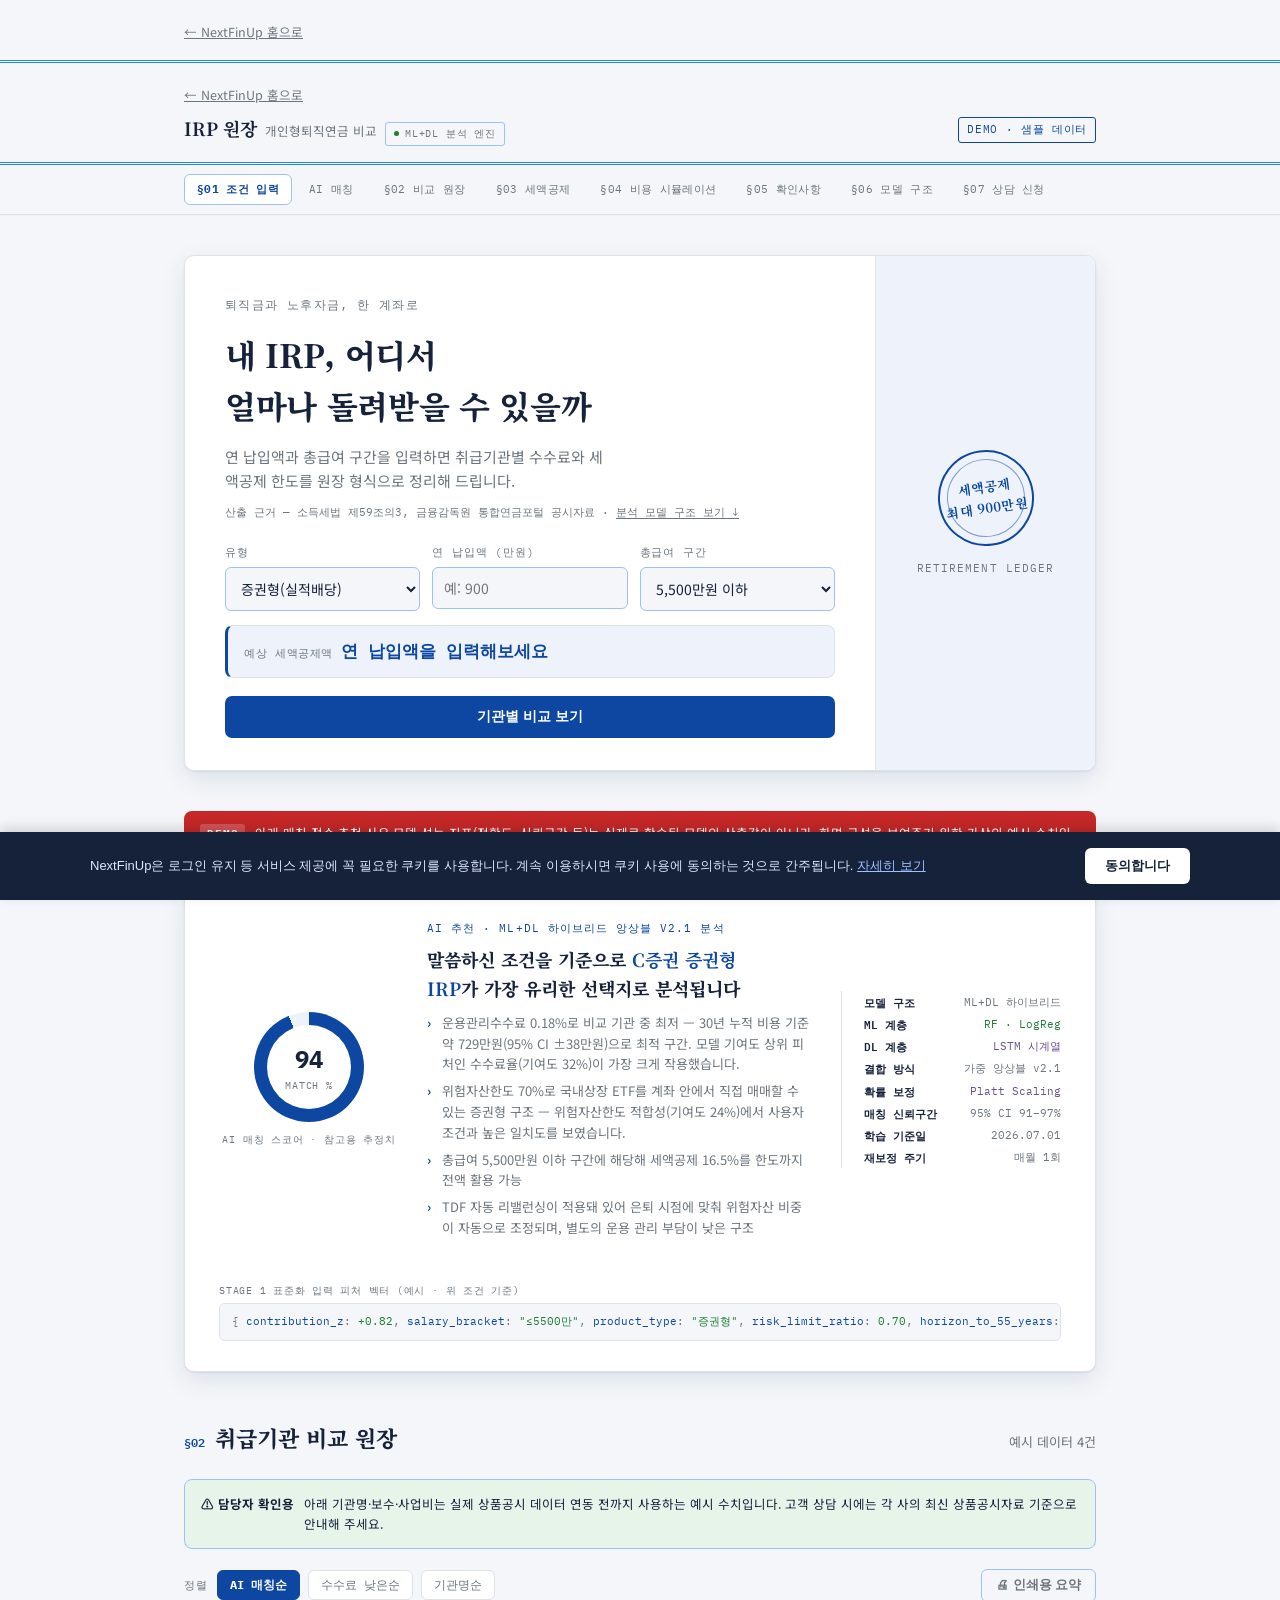
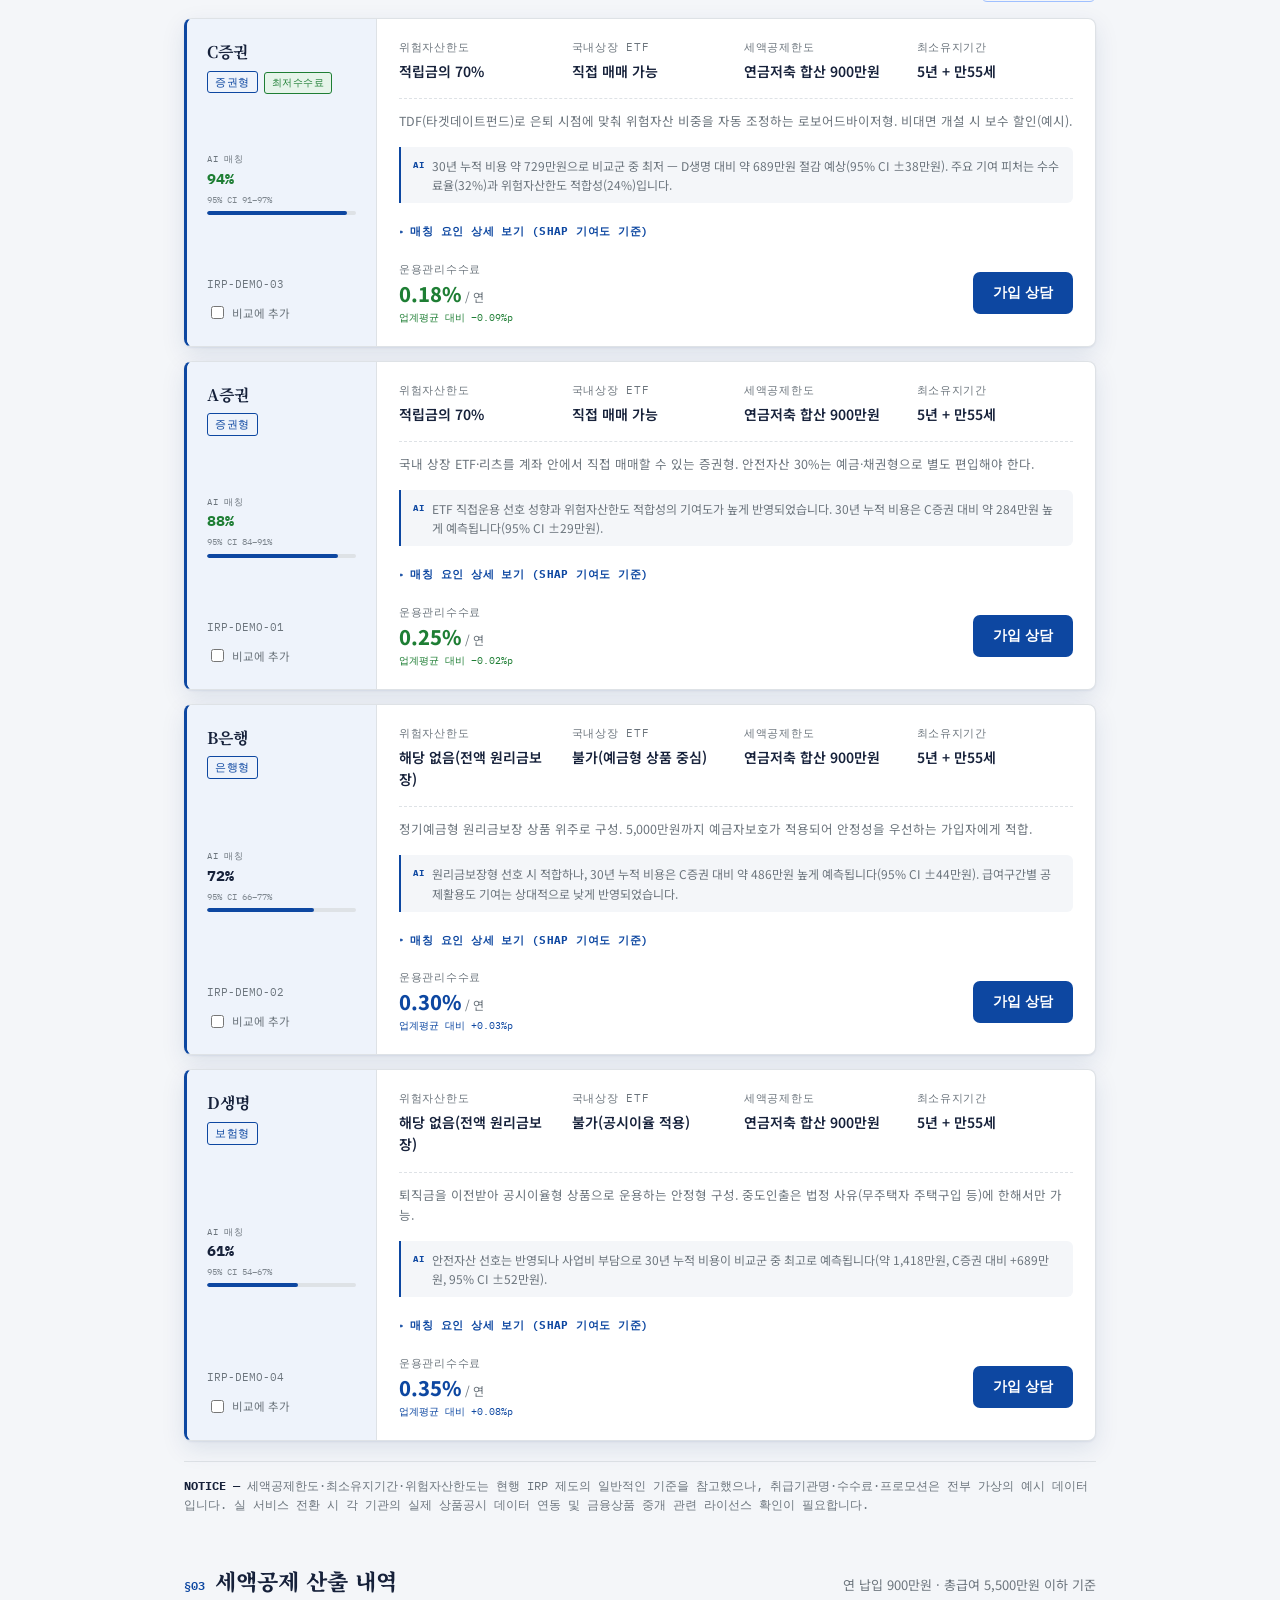
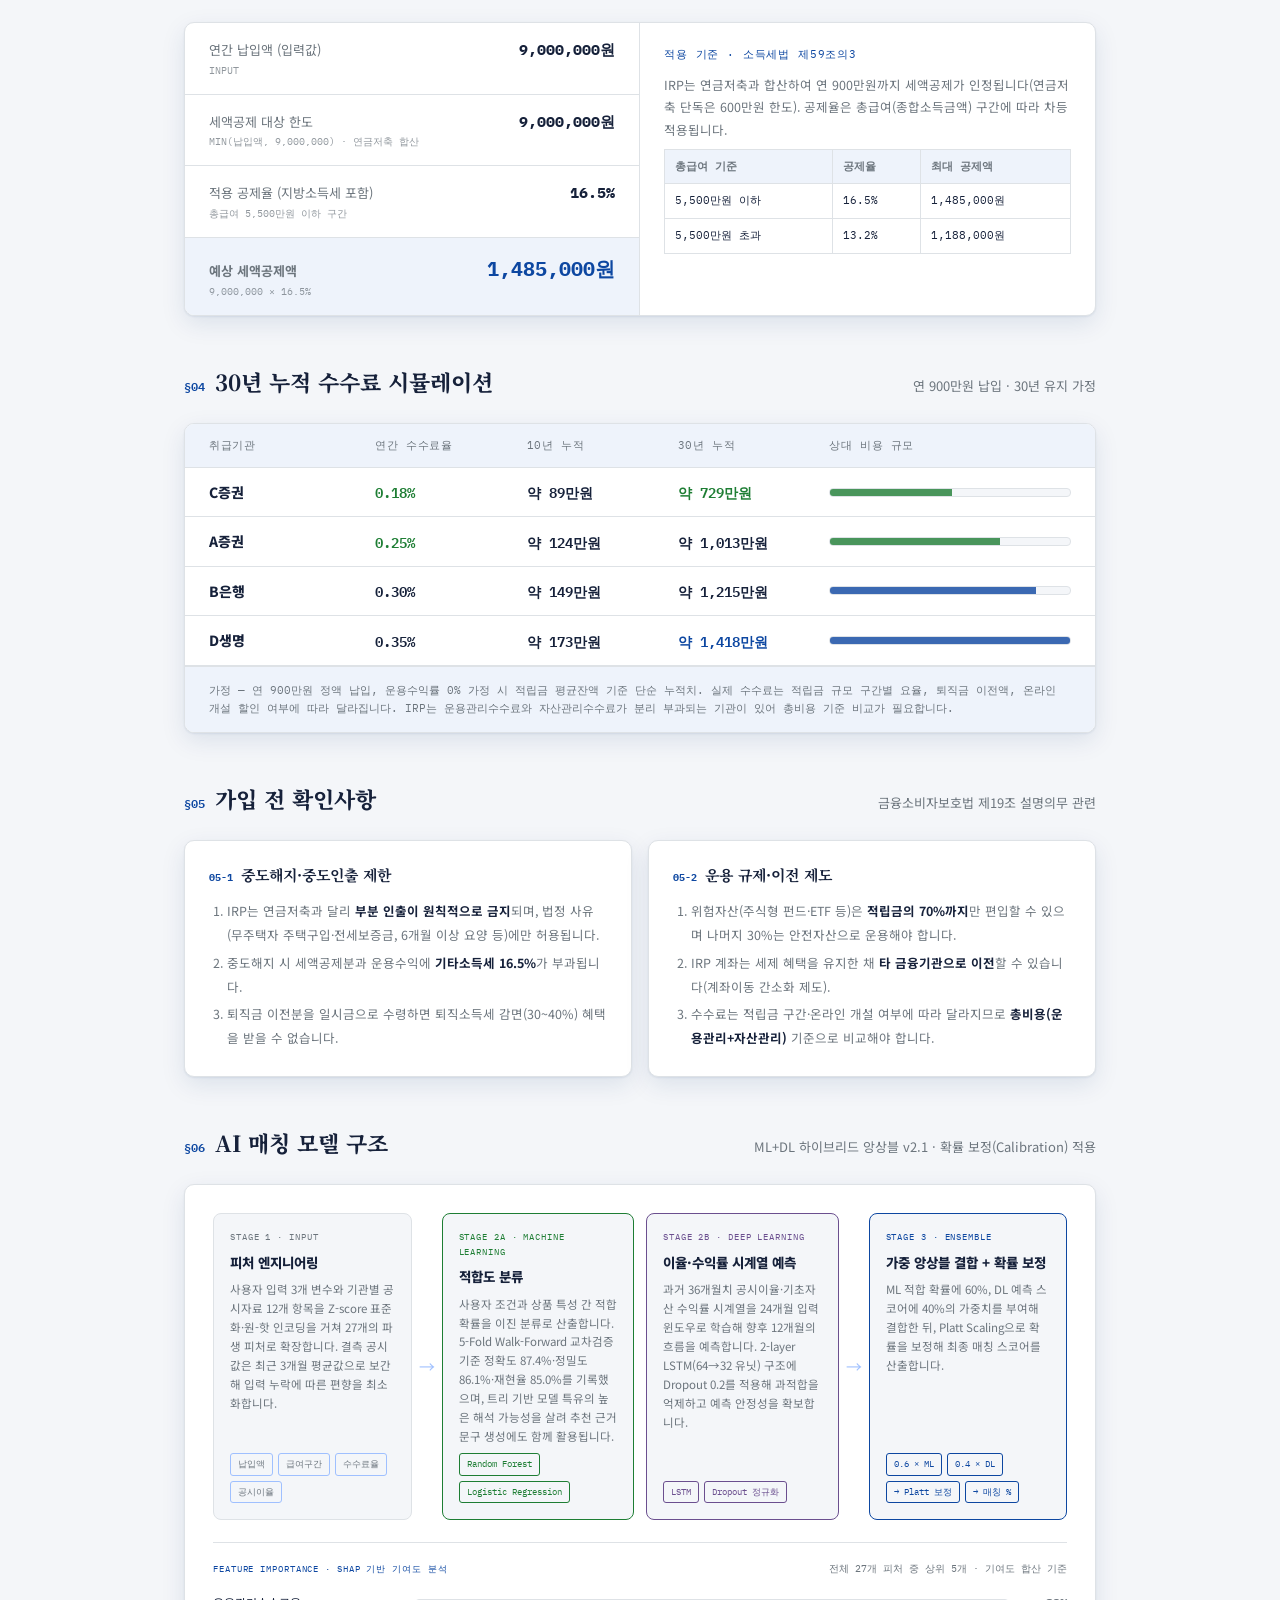
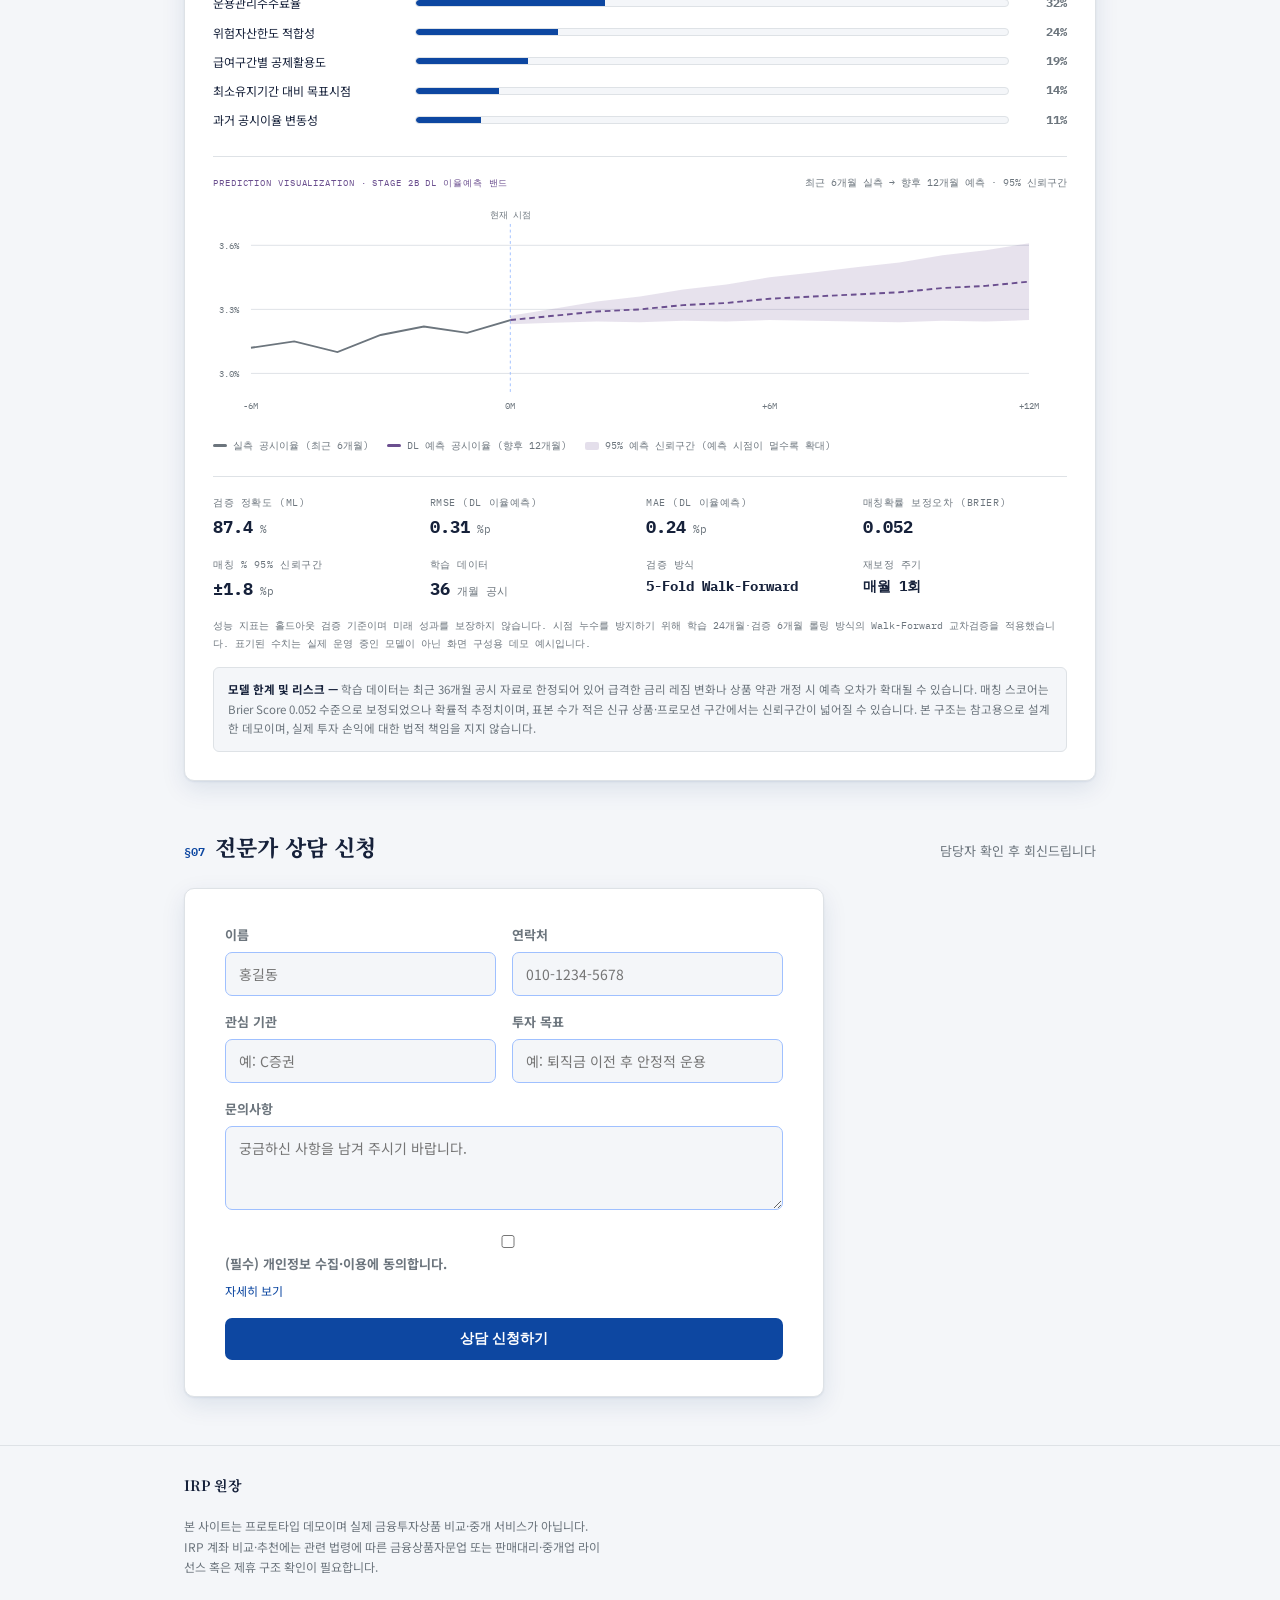
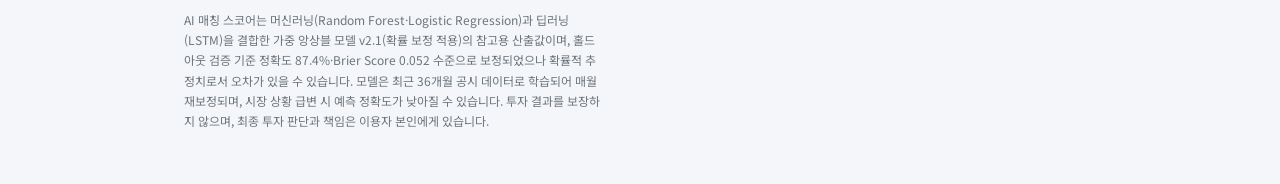
==== commit 42c80c4f: "Extract shared compare/sort/badge JS into pension-shared.js Same duplication as the CSS extraction: " ====
--- a/irp/index.html
+++ b/irp/index.html
@@ -1217,6 +1217,7 @@
     </div>
   </footer>
 
+  <script src="../pension-shared.js"></script>
   <script>
     (function () {
       var tocLinks = document.querySelectorAll('.toc-link');
@@ -1294,121 +1295,6 @@
       amountEl.addEventListener('input', updateCalc);
       salaryEl.addEventListener('change', updateCalc);
     })();
-
-    (function () {
-      var list = document.getElementById('plans-list');
-      if (!list) return;
-      var entries = Array.prototype.slice.call(list.children);
-      var lowest = entries.reduce(function (min, el) {
-        return parseFloat(el.dataset.fee) < parseFloat(min.dataset.fee) ? el : min;
-      }, entries[0]);
-      if (lowest) {
-        var badge = document.createElement('span');
-        badge.className = 'best-fee-badge';
-        badge.textContent = '최저수수료';
-        lowest.querySelector('.type-tag').insertAdjacentElement('afterend', badge);
-      }
-    })();
-
-    (function () {
-      var list = document.getElementById('plans-list');
-      var buttons = document.querySelectorAll('.sort-btn');
-      if (!list || !buttons.length) return;
-      var defaultOrder = Array.prototype.slice.call(list.children);
-
-      function sortBy(mode) {
-        var items;
-        if (mode === 'fee') {
-          items = Array.prototype.slice.call(list.children).sort(function (a, b) {
-            return parseFloat(a.dataset.fee) - parseFloat(b.dataset.fee);
-          });
-        } else if (mode === 'name') {
-          items = Array.prototype.slice.call(list.children).sort(function (a, b) {
-            return a.dataset.name.localeCompare(b.dataset.name, 'ko');
-          });
-        } else {
-          items = defaultOrder;
-        }
-        list.classList.add('resorting');
-        setTimeout(function () {
-          items.forEach(function (el) { list.appendChild(el); });
-          list.classList.remove('resorting');
-        }, 180);
-      }
-
-      buttons.forEach(function (btn) {
-        btn.setAttribute('aria-pressed', btn.classList.contains('active') ? 'true' : 'false');
-        btn.addEventListener('click', function () {
-          buttons.forEach(function (b) { b.classList.remove('active'); b.setAttribute('aria-pressed', 'false'); });
-          btn.classList.add('active');
-          btn.setAttribute('aria-pressed', 'true');
-          sortBy(btn.dataset.sort);
-        });
-      });
-    })();
-
-    document.addEventListener('keydown', function (e) {
-      if (e.key === 'Escape') { closeCompareModal(); }
-    });
-
-    var compareSet = new Set();
-
-    function toggleCompare(cb) {
-      var card = cb.closest('.ledger-entry');
-      var name = card.dataset.name;
-      if (cb.checked) { compareSet.add(name); } else { compareSet.delete(name); }
-      var bar = document.getElementById('compareBar');
-      document.getElementById('compareCount').textContent = compareSet.size;
-      bar.style.display = compareSet.size >= 2 ? 'flex' : 'none';
-    }
-
-    function clearCompare() {
-      compareSet.clear();
-      document.querySelectorAll('.compare-cb').forEach(function (cb) { cb.checked = false; });
-      document.getElementById('compareBar').style.display = 'none';
-      closeCompareModal();
-    }
-
-    function openCompareModal() {
-      var cards = Array.prototype.slice.call(document.querySelectorAll('.ledger-entry')).filter(function (c) {
-        return compareSet.has(c.dataset.name);
-      });
-      if (!cards.length) return;
-
-      var rows = [
-        { label: '유형', get: function (c) { return c.querySelector('.type-tag').textContent; } },
-        { label: 'AI 매칭', get: function (c) { return c.dataset.match ? c.dataset.match + '%' : '-'; } }
-      ];
-      var gridItemCount = cards[0].querySelectorAll('.ledger-item').length;
-      for (var i = 0; i < gridItemCount; i++) {
-        (function (idx) {
-          var label = cards[0].querySelectorAll('.ledger-item')[idx].querySelector('.k').textContent;
-          rows.push({ label: label, get: function (c) {
-            var items = c.querySelectorAll('.ledger-item');
-            return items[idx] ? items[idx].querySelector('.v').textContent : '-';
-          }});
-        })(i);
-      }
-      rows.push({ label: '수수료', get: function (c) {
-        return c.querySelector('.fee .k').textContent + ' ' + c.querySelector('.fee .v').textContent;
-      }});
-
-      var html = '<table class="compare-table"><thead><tr><th></th>';
-      cards.forEach(function (c) { html += '<th>' + c.dataset.name + '</th>'; });
-      html += '</tr></thead><tbody>';
-      rows.forEach(function (row) {
-        html += '<tr><td class="k-col">' + row.label + '</td>';
-        cards.forEach(function (c) { html += '<td>' + row.get(c) + '</td>'; });
-        html += '</tr>';
-      });
-      html += '</tbody></table>';
-      document.getElementById('compareTableWrap').innerHTML = html;
-      document.getElementById('compareModal').style.display = 'flex';
-    }
-
-    function closeCompareModal() {
-      document.getElementById('compareModal').style.display = 'none';
-    }
 
     function selectPlan(name) {
       document.getElementById('planField').value = name;
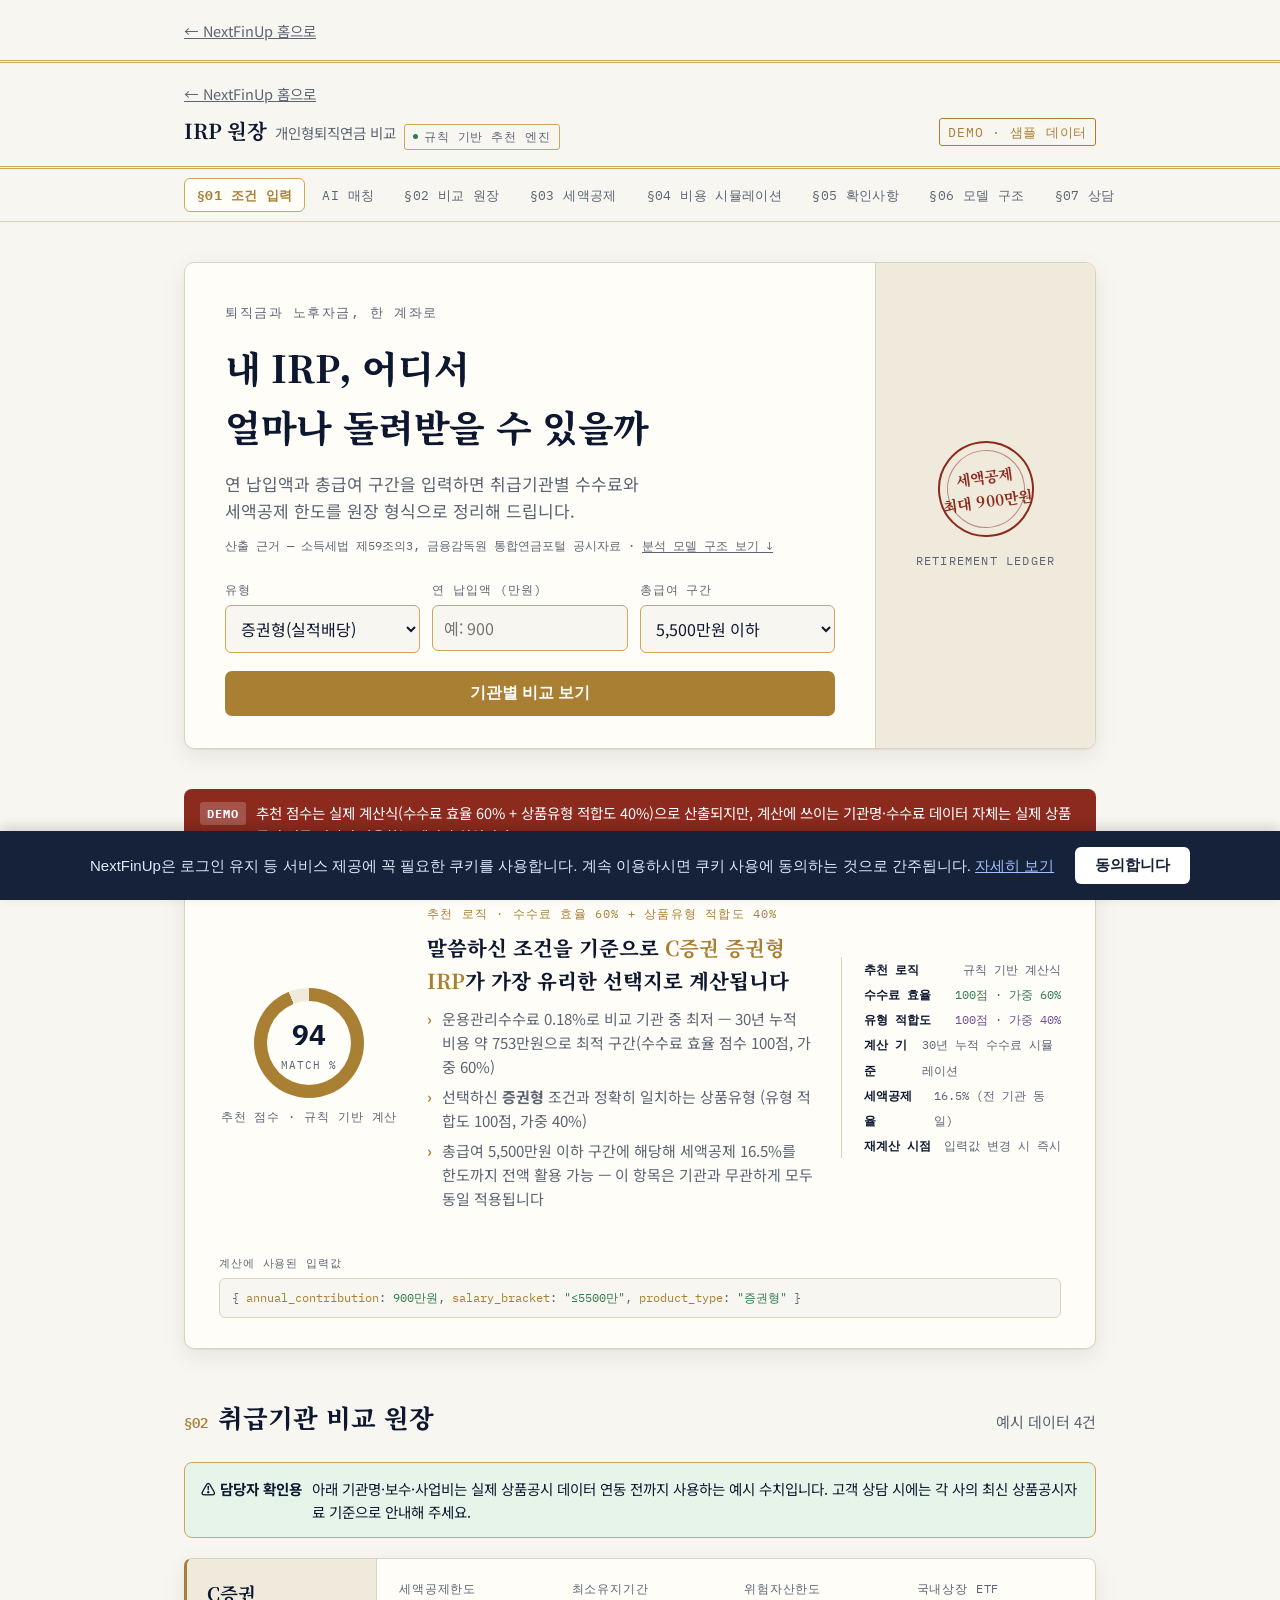
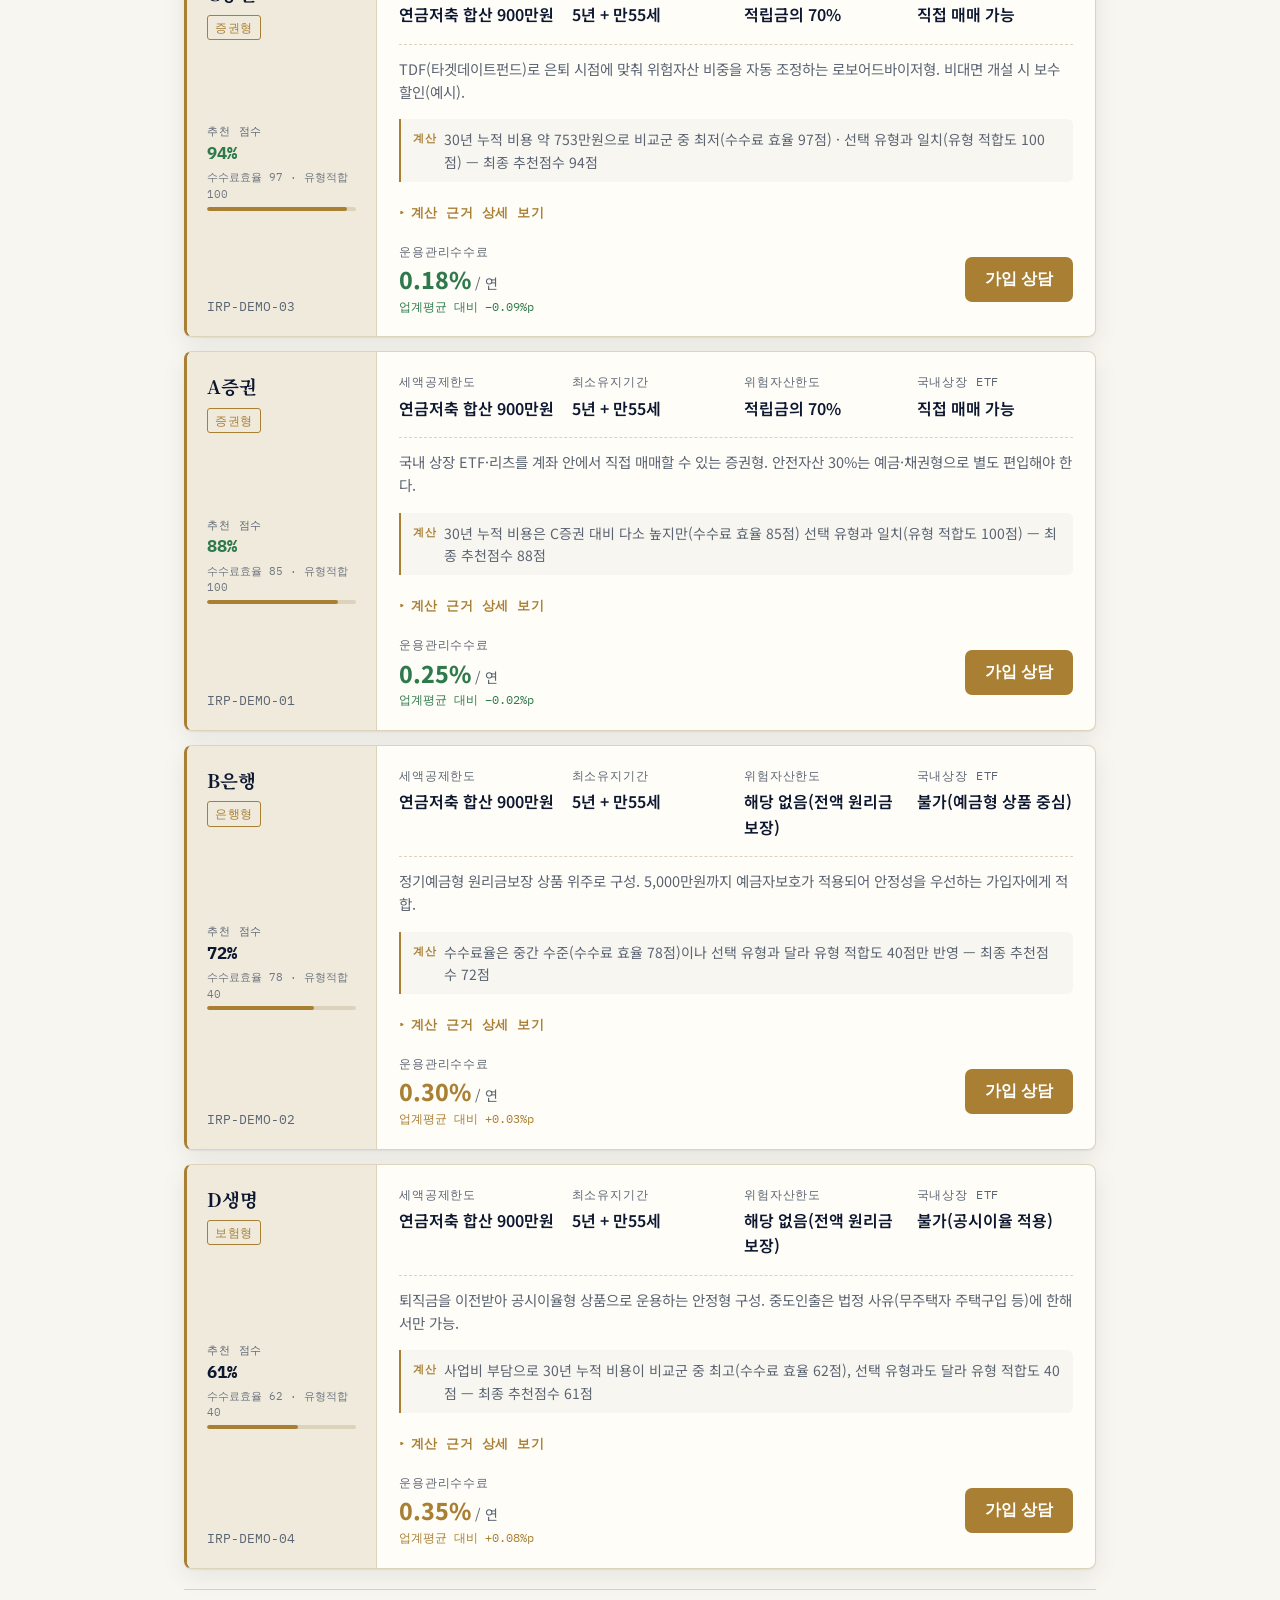
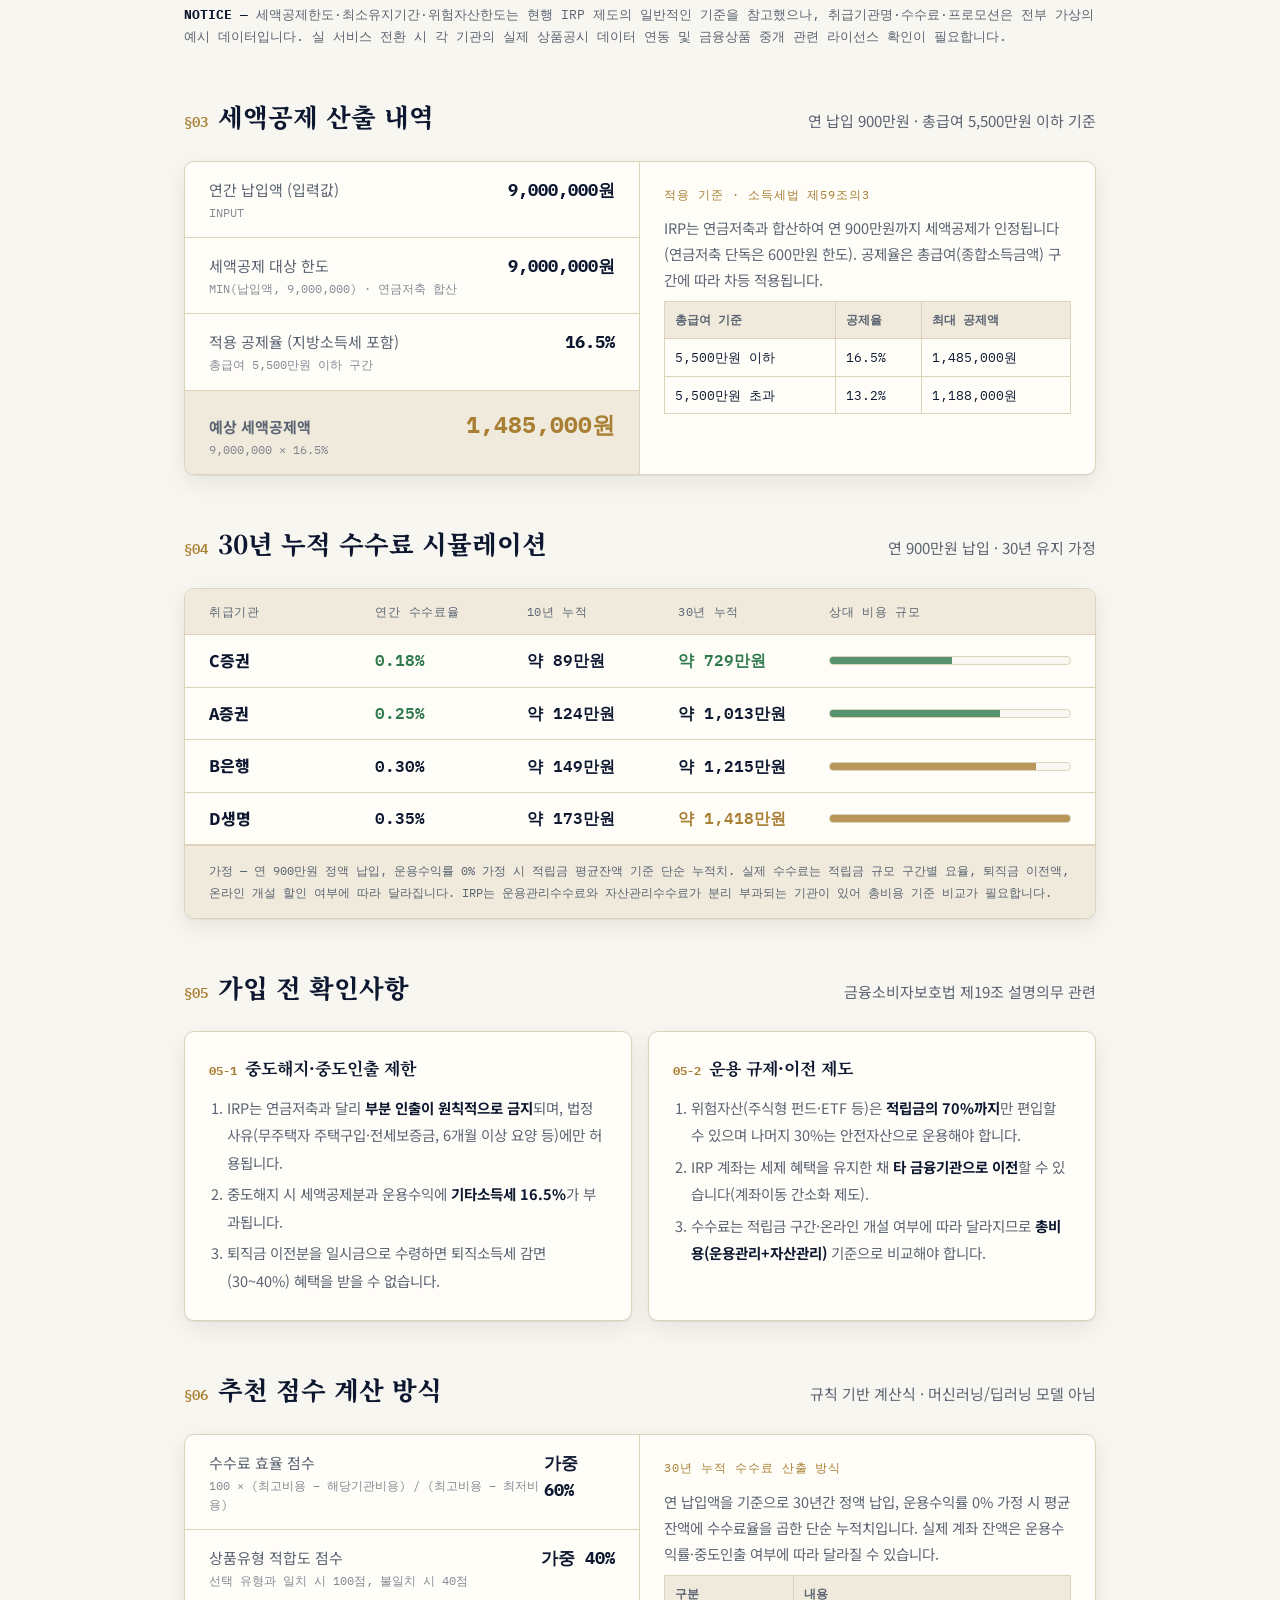
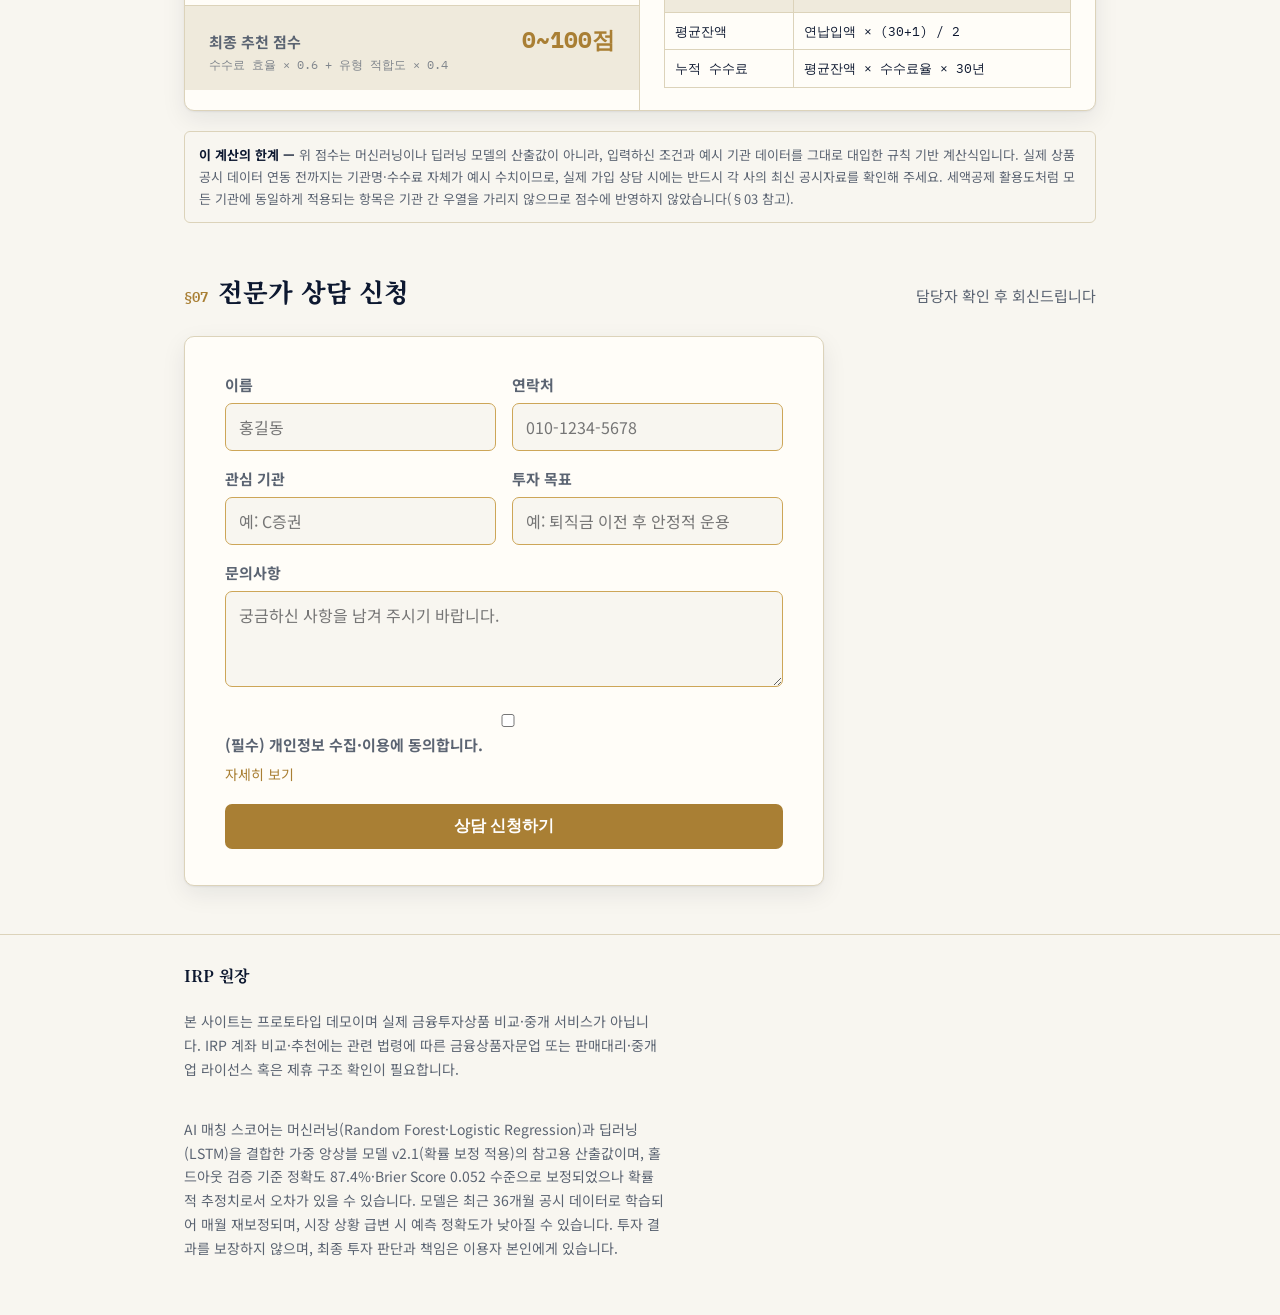
==== commit 181c38d8: "Increase font sizes across main and IRP pages; restore IRP demo cards from 7/23 draft Reverts irp/in" ====
--- a/irp/index.html
+++ b/irp/index.html
@@ -4,13 +4,6 @@
 <meta charset="UTF-8">
 <meta name="viewport" content="width=device-width, initial-scale=1.0">
 <title>NextFinUp - IRP 비교(데모)</title>
-<meta name="description" content="AI 매칭 점수와 30년 누적 수수료 시뮬레이션으로 내게 맞는 IRP 취급기관을 비교해드립니다.">
-<meta property="og:type" content="website">
-<meta property="og:title" content="NextFinUp - IRP 비교(데모)">
-<meta property="og:description" content="AI 매칭 점수와 30년 누적 수수료 시뮬레이션으로 내게 맞는 IRP 취급기관을 비교해드립니다.">
-<meta name="twitter:card" content="summary">
-<meta name="twitter:title" content="NextFinUp - IRP 비교(데모)">
-<meta name="twitter:description" content="AI 매칭 점수와 30년 누적 수수료 시뮬레이션으로 내게 맞는 IRP 취급기관을 비교해드립니다.">
 <link rel="icon" type="image/x-icon" href="/static/articles/favicon.ico">
 <link rel="icon" type="image/png" sizes="32x32" href="/static/articles/favicon-32x32.png">
 <link rel="icon" type="image/png" sizes="16x16" href="/static/articles/favicon-16x16.png">
@@ -19,37 +12,37 @@
 <link href="https://fonts.googleapis.com/css2?family=Noto+Serif+KR:wght@500;600;700&family=Noto+Sans+KR:wght@400;500;700&family=IBM+Plex+Mono:wght@500;600&display=swap" rel="stylesheet">
 <style>
   :root {
-    /* NextFinUp 브랜드 블루 — 홈페이지(nextfinup.com)와 동일 팔레트 */
-    --ink: #16213a;
-    --ink-soft: #6c757d;
-    --paper: #f4f6f9;
-    --card: #ffffff;
-    --card-stub: #eef3fb;
-    --line: #dee2e6;
-    --line-strong: #9fc0ff;
-    --accent: #0d47a1;
-    --accent-soft: #1e88e5;
+    /* 네이비 잉크 + 금색 포인트 + 인장 레드 — index.html과 동일한 공식 증서/증권 톤 */
+    --ink: #0d1830;
+    --ink-soft: #5b6472;
+    --paper: #f8f6f0;
+    --card: #fffdf8;
+    --card-stub: #efeadc;
+    --line: #dcd3ba;
+    --line-strong: #cda658;
+    --accent: #a97f34;
+    --accent-soft: #cda658;
     --accent-ink: #ffffff;
-    --seal: #c62828;
-    --success: #1e7e34;
+    --seal: #8c2a1e;
+    --success: #2f7a4d;
     --success-bg: #e6f4ea;
-    --ml: #1e7e34;
+    --ml: #2f7a4d;
     --dl: #6b4f8f;
-    --shadow: 0 1px 2px rgba(13,45,110,0.08), 0 8px 24px rgba(13,45,110,0.10);
+    --shadow: 0 1px 2px rgba(13,24,48,0.06), 0 8px 24px rgba(13,24,48,0.08);
   }
   @media (prefers-color-scheme: dark) {
     :root {
       --ink: #eef1f7;
-      --ink-soft: #9fb0c9;
-      --paper: #0d1626;
-      --card: #142238;
-      --card-stub: #1b2c47;
-      --line: #2c3e5c;
-      --line-strong: #3f6fb0;
-      --accent: #4d8ee0;
-      --accent-soft: #7db3ee;
-      --accent-ink: #0d1626;
-      --seal: #e57373;
+      --ink-soft: #93a0bd;
+      --paper: #0b1122;
+      --card: #131c33;
+      --card-stub: #1a2540;
+      --line: #2b3a5e;
+      --line-strong: #8c6a2e;
+      --accent: #cda658;
+      --accent-soft: #e0bd7c;
+      --accent-ink: #0d1830;
+      --seal: #d17a63;
       --success: #7fd19f;
       --success-bg: #163524;
       --ml: #7fd19f;
@@ -58,16 +51,16 @@
     }
   }
   :root[data-theme="dark"] {
-    --ink: #eef1f7; --ink-soft: #9fb0c9; --paper: #0d1626; --card: #142238; --card-stub: #1b2c47;
-    --line: #2c3e5c; --line-strong: #3f6fb0; --accent: #4d8ee0; --accent-soft: #7db3ee; --accent-ink: #0d1626;
-    --seal: #e57373; --success: #7fd19f; --success-bg: #163524; --ml: #7fd19f; --dl: #c3a3e8;
+    --ink: #eef1f7; --ink-soft: #93a0bd; --paper: #0b1122; --card: #131c33; --card-stub: #1a2540;
+    --line: #2b3a5e; --line-strong: #8c6a2e; --accent: #cda658; --accent-soft: #e0bd7c; --accent-ink: #0d1830;
+    --seal: #d17a63; --success: #7fd19f; --success-bg: #163524; --ml: #7fd19f; --dl: #c3a3e8;
     --shadow: 0 1px 2px rgba(0,0,0,0.3), 0 12px 32px rgba(0,0,0,0.4);
   }
   :root[data-theme="light"] {
-    --ink: #16213a; --ink-soft: #6c757d; --paper: #f4f6f9; --card: #ffffff; --card-stub: #eef3fb;
-    --line: #dee2e6; --line-strong: #9fc0ff; --accent: #0d47a1; --accent-soft: #1e88e5; --accent-ink: #ffffff;
-    --seal: #c62828; --success: #1e7e34; --success-bg: #e6f4ea; --ml: #1e7e34; --dl: #6b4f8f;
-    --shadow: 0 1px 2px rgba(13,45,110,0.08), 0 8px 24px rgba(13,45,110,0.10);
+    --ink: #0d1830; --ink-soft: #5b6472; --paper: #f8f6f0; --card: #fffdf8; --card-stub: #efeadc;
+    --line: #dcd3ba; --line-strong: #cda658; --accent: #a97f34; --accent-soft: #cda658; --accent-ink: #ffffff;
+    --seal: #8c2a1e; --success: #2f7a4d; --success-bg: #e6f4ea; --ml: #2f7a4d; --dl: #6b4f8f;
+    --shadow: 0 1px 2px rgba(13,24,48,0.06), 0 8px 24px rgba(13,24,48,0.08);
   }
 
   * { box-sizing: border-box; }
@@ -112,26 +105,26 @@
   }
   .toc-bar .wrap::-webkit-scrollbar { display: none; }
   .toc-link {
-    flex-shrink: 0; font-family: 'IBM Plex Mono', monospace; font-size: 11px; letter-spacing: 0.03em;
+    flex-shrink: 0; font-family: 'IBM Plex Mono', monospace; font-size: 12.5px; letter-spacing: 0.03em;
     color: var(--ink-soft); text-decoration: none; padding: 6px 12px; border-radius: 6px; white-space: nowrap;
-    border: 1px solid transparent; transition: color 0.2s ease, border-color 0.2s ease, background-color 0.2s ease;
+    border: 1px solid transparent; transition: color 0.15s ease, border-color 0.15s ease, background-color 0.15s ease;
   }
   .toc-link:hover { color: var(--ink); }
   .toc-link.active { color: var(--accent); border-color: var(--line-strong); background: var(--card); font-weight: 700; }
-  .back-link { font-size: 12.5px; color: var(--ink-soft); }
+  .back-link { font-size: 14.5px; color: var(--ink-soft); }
   .back-link:hover { color: var(--accent); }
   .brand-row { display: flex; align-items: center; justify-content: space-between; gap: 12px; margin-top: 8px; flex-wrap: wrap; }
   .brand { display: flex; align-items: baseline; gap: 8px; flex-wrap: wrap; }
-  .brand-mark { font-family: 'Noto Serif KR', serif; font-weight: 700; font-size: 18px; letter-spacing: -0.01em; }
-  .brand-sub { font-size: 12.5px; color: var(--ink-soft); }
+  .brand-mark { font-family: 'Noto Serif KR', serif; font-weight: 700; font-size: 20.5px; letter-spacing: -0.01em; }
+  .brand-sub { font-size: 14.5px; color: var(--ink-soft); }
   .ai-chip {
     display: inline-flex; align-items: center; gap: 6px;
-    font-family: 'IBM Plex Mono', monospace; font-size: 10px; letter-spacing: 0.08em; text-transform: uppercase;
+    font-family: 'IBM Plex Mono', monospace; font-size: 11.5px; letter-spacing: 0.08em; text-transform: uppercase;
     color: var(--ink-soft); border: 1px solid var(--line-strong); border-radius: 3px; padding: 3px 8px;
   }
   .ai-chip i { width: 5px; height: 5px; border-radius: 50%; background: var(--success); display: inline-block; }
   .demo-chip {
-    font-family: 'IBM Plex Mono', monospace; font-size: 11px; letter-spacing: 0.06em; text-transform: uppercase;
+    font-family: 'IBM Plex Mono', monospace; font-size: 12.5px; letter-spacing: 0.06em; text-transform: uppercase;
     color: var(--accent); border: 1px solid var(--accent); border-radius: 3px; padding: 3px 8px;
   }
   /* ---------- hero: passbook cover ---------- */
@@ -148,48 +141,31 @@
   }
   .passbook-main { padding: 40px 40px 32px; }
   .eyebrow {
-    font-family: 'IBM Plex Mono', monospace; font-size: 11.5px; letter-spacing: 0.12em; text-transform: uppercase;
+    font-family: 'IBM Plex Mono', monospace; font-size: 13px; letter-spacing: 0.12em; text-transform: uppercase;
     color: var(--ink-soft); margin-bottom: 14px;
   }
-  .hero-title { font-size: 32px; font-weight: 800; letter-spacing: -0.01em; max-width: 22ch; }
-  .hero-desc { margin: 14px 0 8px; color: var(--ink-soft); font-size: 15px; max-width: 48ch; }
-  .source-line { font-family: 'IBM Plex Mono', monospace; font-size: 10.5px; color: var(--ink-soft); margin-bottom: 24px; }
+  .hero-title { font-size: 37px; font-weight: 800; letter-spacing: -0.01em; max-width: 22ch; }
+  .hero-desc { margin: 14px 0 8px; color: var(--ink-soft); font-size: 17px; max-width: 48ch; }
+  .source-line { font-family: 'IBM Plex Mono', monospace; font-size: 12px; color: var(--ink-soft); margin-bottom: 24px; }
   .source-line a { text-decoration: underline; text-underline-offset: 2px; }
 
   .calc-grid { display: grid; grid-template-columns: repeat(3, 1fr); gap: 12px; }
   .field label {
-    display: block; font-family: 'IBM Plex Mono', monospace; font-size: 10.5px; letter-spacing: 0.08em;
+    display: block; font-family: 'IBM Plex Mono', monospace; font-size: 12px; letter-spacing: 0.08em;
     text-transform: uppercase; color: var(--ink-soft); margin-bottom: 6px;
   }
   .field input, .field select {
     width: 100%; background: var(--paper); border: 1px solid var(--line-strong); border-radius: 6px;
-    padding: 10px 11px; font-size: 14px; color: var(--ink); font-family: inherit;
+    padding: 10px 11px; font-size: 16px; color: var(--ink); font-family: inherit;
   }
   .field input:focus, .field select:focus { border-color: var(--accent); }
-
-  .calc-result {
-    display: flex; align-items: baseline; flex-wrap: wrap; gap: 8px;
-    margin-top: 14px; padding: 12px 16px;
-    background: var(--card-stub); border: 1px solid var(--line); border-left: 3px solid var(--accent);
-    border-radius: 8px;
-    transition: border-color 0.2s ease, background-color 0.2s ease;
-  }
-  .calc-result-label {
-    font-family: 'IBM Plex Mono', monospace; font-size: 10.5px; letter-spacing: 0.06em; text-transform: uppercase; color: var(--ink-soft);
-  }
-  .calc-result-value { font-size: 17px; font-weight: 800; color: var(--accent); }
-  .calc-result-note { font-size: 11px; color: var(--ink-soft); }
-  @media (prefers-reduced-motion: no-preference) {
-    .calc-result.updated { animation: calc-pulse 0.4s ease; }
-  }
-  @keyframes calc-pulse { 0% { background: var(--success-bg); } 100% { background: var(--card-stub); } }
 
   .btn {
     display: inline-flex; align-items: center; justify-content: center; gap: 6px; border: none; border-radius: 7px;
-    font-weight: 700; font-size: 14px; cursor: pointer; padding: 12px 20px; background: var(--accent); color: var(--accent-ink);
-    transition: transform 0.2s cubic-bezier(.2,.8,.2,1), box-shadow 0.2s cubic-bezier(.2,.8,.2,1);
-  }
-  .btn:hover { transform: translateY(-2px); box-shadow: 0 8px 20px rgba(13,71,161,0.30); }
+    font-weight: 700; font-size: 16px; cursor: pointer; padding: 12px 20px; background: var(--accent); color: var(--accent-ink);
+    transition: transform 0.15s ease, box-shadow 0.15s ease;
+  }
+  .btn:hover { transform: translateY(-1px); box-shadow: 0 6px 16px rgba(169,127,52,0.28); }
   .btn:active { transform: translateY(0); }
   .btn-block { width: 100%; margin-top: 18px; }
 
@@ -205,20 +181,18 @@
   }
   .seal {
     width: 96px; height: 96px; border-radius: 50%;
-    border: 2px solid var(--accent);
-    color: var(--accent);
+    border: 2px solid var(--seal);
+    color: var(--seal);
     display: flex; align-items: center; justify-content: center;
     text-align: center;
-    font-family: 'Noto Serif KR', serif; font-weight: 700; font-size: 13px; letter-spacing: 0.02em;
+    font-family: 'Noto Serif KR', serif; font-weight: 700; font-size: 15px; letter-spacing: 0.02em;
     transform: rotate(-8deg);
     position: relative;
-    transition: transform 0.3s cubic-bezier(.2,.8,.2,1);
-  }
-  .passbook:hover .seal { transform: rotate(0deg) scale(1.04); }
+  }
   .seal::before {
-    content: ""; position: absolute; inset: 7px; border: 1px solid var(--accent); border-radius: 50%; opacity: .5;
-  }
-  .cover-label { font-family: 'IBM Plex Mono', monospace; font-size: 10.5px; letter-spacing: 0.1em; text-transform: uppercase; color: var(--ink-soft); text-align: center; }
+    content: ""; position: absolute; inset: 7px; border: 1px solid var(--seal); border-radius: 50%; opacity: .5;
+  }
+  .cover-label { font-family: 'IBM Plex Mono', monospace; font-size: 12px; letter-spacing: 0.1em; text-transform: uppercase; color: var(--ink-soft); text-align: center; }
 
   @media (max-width: 760px) {
     .passbook { grid-template-columns: 1fr; }
@@ -228,19 +202,19 @@
 
   section { padding: 48px 0; }
   .section-head { display: flex; align-items: baseline; justify-content: space-between; gap: 16px; margin-bottom: 24px; flex-wrap: wrap; }
-  .section-title { font-size: 22px; font-weight: 800; display: flex; align-items: baseline; gap: 10px; }
-  .section-title .idx { font-family: 'IBM Plex Mono', monospace; font-size: 12px; color: var(--accent); font-weight: 600; }
-  .section-note { font-size: 13px; color: var(--ink-soft); }
+  .section-title { font-size: 25.5px; font-weight: 800; display: flex; align-items: baseline; gap: 10px; }
+  .section-title .idx { font-family: 'IBM Plex Mono', monospace; font-size: 14px; color: var(--accent); font-weight: 600; }
+  .section-note { font-size: 15px; color: var(--ink-soft); }
 
   /* ---------- 데모 데이터 경고 배너 (AI 패널 바로 위, 가장 먼저 보이는 위치) ---------- */
   .demo-warning {
     display: flex; align-items: flex-start; gap: 10px;
     background: var(--seal); color: #fff;
     border-radius: 8px; padding: 12px 16px; margin-bottom: 14px;
-    font-size: 12.5px; line-height: 1.6;
+    font-size: 14.5px; line-height: 1.6;
   }
   .demo-warning b {
-    font-family: 'IBM Plex Mono', monospace; font-size: 10.5px; letter-spacing: 0.08em;
+    font-family: 'IBM Plex Mono', monospace; font-size: 12px; letter-spacing: 0.08em;
     text-transform: uppercase; flex-shrink: 0; background: rgba(255,255,255,0.2);
     border-radius: 3px; padding: 2px 7px; margin-top: 1px;
   }
@@ -260,7 +234,7 @@
   .score-block { text-align: center; }
   .score-ring {
     width: 110px; height: 110px; border-radius: 50%;
-    background: conic-gradient(var(--accent) 0% 94%, var(--card-stub) 94% 100%);
+    background: conic-gradient(var(--accent) 0% var(--ring-pct, 94%), var(--card-stub) var(--ring-pct, 94%) 100%);
     display: flex; align-items: center; justify-content: center;
     margin: 0 auto 10px;
   }
@@ -268,22 +242,22 @@
     width: 84px; height: 84px; border-radius: 50%; background: var(--card);
     display: flex; flex-direction: column; align-items: center; justify-content: center;
   }
-  .score-ring .num { font-family: 'IBM Plex Mono', monospace; font-size: 24px; font-weight: 700; }
-  .score-ring .pct { font-family: 'IBM Plex Mono', monospace; font-size: 9.5px; color: var(--ink-soft); letter-spacing: 0.08em; }
-  .score-caption { font-family: 'IBM Plex Mono', monospace; font-size: 10px; letter-spacing: 0.08em; text-transform: uppercase; color: var(--ink-soft); }
+  .score-ring .num { font-family: 'IBM Plex Mono', monospace; font-size: 27.5px; font-weight: 700; }
+  .score-ring .pct { font-family: 'IBM Plex Mono', monospace; font-size: 11px; color: var(--ink-soft); letter-spacing: 0.08em; }
+  .score-caption { font-family: 'IBM Plex Mono', monospace; font-size: 11.5px; letter-spacing: 0.08em; text-transform: uppercase; color: var(--ink-soft); }
 
   .ai-reasoning .ai-label {
-    font-family: 'IBM Plex Mono', monospace; font-size: 10.5px; letter-spacing: 0.1em; text-transform: uppercase;
+    font-family: 'IBM Plex Mono', monospace; font-size: 12px; letter-spacing: 0.1em; text-transform: uppercase;
     color: var(--accent); margin-bottom: 8px;
   }
-  .ai-reasoning h3 { font-size: 18px; font-weight: 800; margin-bottom: 10px; }
+  .ai-reasoning h3 { font-size: 20.5px; font-weight: 800; margin-bottom: 10px; }
   .ai-reasoning h3 b { color: var(--accent); }
   .reason-list { list-style: none; margin: 0; padding: 0; display: flex; flex-direction: column; gap: 6px; }
-  .reason-list li { font-size: 13px; color: var(--ink-soft); padding-left: 15px; position: relative; }
+  .reason-list li { font-size: 15px; color: var(--ink-soft); padding-left: 15px; position: relative; }
   .reason-list li::before { content: "›"; position: absolute; left: 0; color: var(--accent); font-weight: 700; }
 
   .ai-meta {
-    font-family: 'IBM Plex Mono', monospace; font-size: 10.5px; color: var(--ink-soft);
+    font-family: 'IBM Plex Mono', monospace; font-size: 12px; color: var(--ink-soft);
     border-left: 1px solid var(--line); padding-left: 22px; line-height: 2.1;
   }
   .ai-meta .row { display: flex; justify-content: space-between; gap: 12px; }
@@ -293,11 +267,11 @@
 
   .feat-vector { margin-top: 16px; grid-column: 1 / -1; }
   .fv-label {
-    font-family: 'IBM Plex Mono', monospace; font-size: 9.5px; letter-spacing: 0.08em;
+    font-family: 'IBM Plex Mono', monospace; font-size: 11px; letter-spacing: 0.08em;
     text-transform: uppercase; color: var(--ink-soft); margin-bottom: 5px;
   }
   .fv-code {
-    display: block; font-family: 'IBM Plex Mono', monospace; font-size: 10.5px; line-height: 1.7;
+    display: block; font-family: 'IBM Plex Mono', monospace; font-size: 12px; line-height: 1.7;
     color: var(--ink-soft); background: var(--paper); border: 1px solid var(--line); border-radius: 6px;
     padding: 9px 12px; overflow-x: auto; white-space: pre;
   }
@@ -310,19 +284,8 @@
     .reason-list li { text-align: left; }
   }
 
-  .sort-bar { display: flex; align-items: center; gap: 8px; margin-bottom: 16px; flex-wrap: wrap; }
-  .sort-label { font-family: 'IBM Plex Mono', monospace; font-size: 10.5px; letter-spacing: 0.06em; text-transform: uppercase; color: var(--ink-soft); margin-right: 2px; }
-  .sort-btn {
-    font-family: 'IBM Plex Mono', monospace; font-size: 11.5px; color: var(--ink-soft);
-    background: var(--card); border: 1px solid var(--line); border-radius: 6px; padding: 6px 12px;
-    cursor: pointer; transition: color 0.2s ease, border-color 0.2s ease, background-color 0.2s ease, transform 0.2s ease;
-  }
-  .sort-btn:hover { color: var(--accent); border-color: var(--line-strong); transform: translateY(-1px); }
-  .sort-btn.active { color: var(--accent-ink); background: var(--accent); border-color: var(--accent); font-weight: 700; }
-
   /* ---------- comparison: ledger entry cards ---------- */
-  .plans { display: flex; flex-direction: column; gap: 14px; transition: opacity 0.18s ease; }
-  .plans.resorting { opacity: 0.35; }
+  .plans { display: flex; flex-direction: column; gap: 14px; }
   .ledger-entry {
     background: var(--card);
     border: 1px solid var(--line);
@@ -332,12 +295,9 @@
     display: grid;
     grid-template-columns: 190px 1fr;
     overflow: hidden;
-    transition: box-shadow 0.25s cubic-bezier(.2,.8,.2,1), border-color 0.25s ease;
-  }
-  .ledger-entry:hover {
-    box-shadow: 0 6px 12px rgba(13,45,110,0.10), 0 20px 40px rgba(13,45,110,0.14);
-    border-color: var(--line-strong);
-  }
+    transition: transform 0.15s ease, box-shadow 0.15s ease;
+  }
+  .ledger-entry:hover { transform: translateY(-2px); box-shadow: 0 4px 8px rgba(13,24,48,0.08), 0 16px 32px rgba(13,24,48,0.12); }
 
   .ledger-stub {
     background: var(--card-stub);
@@ -345,62 +305,61 @@
     border-right: 1px solid var(--line);
     display: flex; flex-direction: column; justify-content: space-between;
   }
-  .inst-name { font-family: 'Noto Serif KR', serif; font-size: 16px; font-weight: 700; }
+  .inst-name { font-family: 'Noto Serif KR', serif; font-size: 18.5px; font-weight: 700; }
   .type-tag {
-    display: inline-block; margin-top: 6px; font-family: 'IBM Plex Mono', monospace; font-size: 10.5px;
+    display: inline-block; margin-top: 6px; font-family: 'IBM Plex Mono', monospace; font-size: 12px;
     letter-spacing: 0.06em; text-transform: uppercase; color: var(--accent); border: 1px solid var(--accent);
     border-radius: 3px; padding: 2px 7px;
   }
-  .acct-footer { margin-top: 14px; }
-  .acct-no { font-family: 'IBM Plex Mono', monospace; font-size: 11px; color: var(--ink-soft); }
+  .acct-no { margin-top: 14px; font-family: 'IBM Plex Mono', monospace; font-size: 12.5px; color: var(--ink-soft); }
 
   .match-mini { margin-top: 12px; }
-  .match-mini .m-pct { font-family: 'IBM Plex Mono', monospace; font-size: 15px; font-weight: 700; }
+  .match-mini .m-pct { font-family: 'IBM Plex Mono', monospace; font-size: 17px; font-weight: 700; }
   .match-mini .m-pct.high { color: var(--success); }
-  .match-mini .m-label { font-family: 'IBM Plex Mono', monospace; font-size: 9px; letter-spacing: 0.08em; text-transform: uppercase; color: var(--ink-soft); }
-  .match-mini .m-ci { font-family: 'IBM Plex Mono', monospace; font-size: 9px; color: var(--ink-soft); margin-top: 2px; opacity: 0.85; }
+  .match-mini .m-label { font-family: 'IBM Plex Mono', monospace; font-size: 10.5px; letter-spacing: 0.08em; text-transform: uppercase; color: var(--ink-soft); }
+  .match-mini .m-ci { font-family: 'IBM Plex Mono', monospace; font-size: 10.5px; color: var(--ink-soft); margin-top: 2px; opacity: 0.85; }
   .match-mini .m-bar { margin-top: 4px; height: 4px; background: var(--line); border-radius: 2px; position: relative; overflow: hidden; }
   .match-mini .m-bar span { position: absolute; left: 0; top: 0; bottom: 0; background: var(--accent); border-radius: 2px; }
 
   .ledger-body { padding: 20px 22px; display: flex; flex-direction: column; gap: 16px; }
   .ledger-grid { display: grid; grid-template-columns: repeat(4, 1fr); gap: 16px; }
-  .ledger-item .k { font-family: 'IBM Plex Mono', monospace; font-size: 10.5px; letter-spacing: 0.07em; text-transform: uppercase; color: var(--ink-soft); margin-bottom: 4px; }
-  .ledger-item .v { font-size: 14px; font-weight: 600; }
-  .ledger-feature { font-size: 12.5px; color: var(--ink-soft); border-top: 1px dashed var(--line); padding-top: 12px; }
+  .ledger-item .k { font-family: 'IBM Plex Mono', monospace; font-size: 12px; letter-spacing: 0.07em; text-transform: uppercase; color: var(--ink-soft); margin-bottom: 4px; }
+  .ledger-item .v { font-size: 16px; font-weight: 600; }
+  .ledger-feature { font-size: 14.5px; color: var(--ink-soft); border-top: 1px dashed var(--line); padding-top: 12px; }
   .ai-note {
     display: flex; gap: 8px; align-items: flex-start;
     background: var(--paper); border-left: 2px solid var(--accent); border-radius: 0 6px 6px 0;
-    padding: 9px 12px; font-size: 12px; color: var(--ink-soft);
+    padding: 9px 12px; font-size: 14px; color: var(--ink-soft);
   }
   .ai-note .tag {
-    font-family: 'IBM Plex Mono', monospace; font-size: 9px; font-weight: 700; letter-spacing: 0.06em;
+    font-family: 'IBM Plex Mono', monospace; font-size: 10.5px; font-weight: 700; letter-spacing: 0.06em;
     color: var(--accent); flex-shrink: 0; margin-top: 2px;
   }
 
   .factor-detail { margin-top: 4px; }
   .factor-detail summary {
     cursor: pointer; list-style: none; display: flex; align-items: center; gap: 6px;
-    font-family: 'IBM Plex Mono', monospace; font-size: 11px; letter-spacing: 0.04em; font-weight: 700; color: var(--accent);
+    font-family: 'IBM Plex Mono', monospace; font-size: 12.5px; letter-spacing: 0.04em; font-weight: 700; color: var(--accent);
   }
   .factor-detail summary::-webkit-details-marker { display: none; }
-  .factor-detail summary::before { content: "▸"; font-size: 9px; transition: transform 0.15s ease; }
+  .factor-detail summary::before { content: "▸"; font-size: 10.5px; transition: transform 0.15s ease; }
   .factor-detail[open] summary::before { transform: rotate(90deg); }
   .factor-body { margin-top: 10px; display: flex; flex-direction: column; gap: 8px; padding-top: 10px; border-top: 1px dashed var(--line); }
   .factor-body .feat-row { grid-template-columns: 172px 1fr 32px; gap: 8px; padding: 0; }
-  .factor-body .feat-name { display: flex; align-items: center; gap: 6px; font-size: 11.5px; }
+  .factor-body .feat-name { display: flex; align-items: center; gap: 6px; font-size: 13px; }
   .factor-body .w-tag {
-    font-family: 'IBM Plex Mono', monospace; font-size: 8.5px; color: var(--ink-soft);
+    font-family: 'IBM Plex Mono', monospace; font-size: 10px; color: var(--ink-soft);
     background: var(--paper); border: 1px solid var(--line); border-radius: 2px; padding: 1px 4px;
   }
   .factor-body .feat-bar-track { height: 6px; }
-  .factor-body .feat-pct { font-size: 10.5px; }
+  .factor-body .feat-pct { font-size: 12px; }
 
   .ledger-footer { display: flex; align-items: center; justify-content: space-between; gap: 16px; padding-top: 4px; }
-  .fee .k { font-family: 'IBM Plex Mono', monospace; font-size: 10.5px; letter-spacing: 0.07em; text-transform: uppercase; color: var(--ink-soft); }
-  .fee .v { font-size: 20px; font-weight: 800; color: var(--accent); }
+  .fee .k { font-family: 'IBM Plex Mono', monospace; font-size: 12px; letter-spacing: 0.07em; text-transform: uppercase; color: var(--ink-soft); }
+  .fee .v { font-size: 23px; font-weight: 800; color: var(--accent); }
   .fee .v.low { color: var(--success); }
-  .fee .unit { font-size: 12px; font-weight: 400; color: var(--ink-soft); margin-left: 4px; }
-  .fee .bench { font-family: 'IBM Plex Mono', monospace; font-size: 10px; color: var(--ink-soft); }
+  .fee .unit { font-size: 14px; font-weight: 400; color: var(--ink-soft); margin-left: 4px; }
+  .fee .bench { font-family: 'IBM Plex Mono', monospace; font-size: 11.5px; color: var(--ink-soft); }
   .fee .bench.better { color: var(--success); }
   .fee .bench.worse { color: var(--accent); }
 
@@ -409,13 +368,12 @@
     .ledger-stub { border-right: none; border-bottom: 1px solid var(--line); flex-direction: row; align-items: center; justify-content: space-between; flex-wrap: wrap; gap: 10px; }
     .match-mini { margin-top: 0; min-width: 90px; }
     .ledger-grid { grid-template-columns: 1fr 1fr; }
-    .ledger-footer { flex-direction: column; align-items: stretch; gap: 12px; }
-    .ledger-footer .btn { width: 100%; }
+    .ledger-footer { flex-direction: column; align-items: stretch; }
   }
 
   .terms-strip {
     margin-top: 20px; padding-top: 14px; border-top: 1px solid var(--line);
-    font-family: 'IBM Plex Mono', monospace; font-size: 11.5px; line-height: 1.7; color: var(--ink-soft);
+    font-family: 'IBM Plex Mono', monospace; font-size: 13px; line-height: 1.7; color: var(--ink-soft);
   }
   .terms-strip strong { color: var(--ink); }
 
@@ -428,15 +386,15 @@
   .c-row { display: flex; justify-content: space-between; align-items: baseline; padding: 15px 24px; border-bottom: 1px solid var(--line); }
   .c-row:last-child { border-bottom: none; }
   .c-row.total { background: var(--card-stub); }
-  .c-label { font-size: 13px; color: var(--ink-soft); }
-  .c-formula { font-family: 'IBM Plex Mono', monospace; font-size: 10px; color: var(--ink-soft); opacity: 0.75; margin-top: 2px; }
-  .c-val { font-family: 'IBM Plex Mono', monospace; font-size: 15px; font-weight: 700; }
-  .c-row.total .c-val { font-size: 20px; color: var(--accent); }
-  .calc-note { padding: 22px 24px; font-size: 12.5px; line-height: 1.8; color: var(--ink-soft); }
-  .calc-note .n-title { font-family: 'IBM Plex Mono', monospace; font-size: 10.5px; letter-spacing: 0.08em; text-transform: uppercase; color: var(--accent); margin-bottom: 10px; }
-  .calc-note table { width: 100%; border-collapse: collapse; margin-top: 8px; font-family: 'IBM Plex Mono', monospace; font-size: 11px; }
+  .c-label { font-size: 15px; color: var(--ink-soft); }
+  .c-formula { font-family: 'IBM Plex Mono', monospace; font-size: 11.5px; color: var(--ink-soft); opacity: 0.75; margin-top: 2px; }
+  .c-val { font-family: 'IBM Plex Mono', monospace; font-size: 17px; font-weight: 700; }
+  .c-row.total .c-val { font-size: 23px; color: var(--accent); }
+  .calc-note { padding: 22px 24px; font-size: 14.5px; line-height: 1.8; color: var(--ink-soft); }
+  .calc-note .n-title { font-family: 'IBM Plex Mono', monospace; font-size: 12px; letter-spacing: 0.08em; text-transform: uppercase; color: var(--accent); margin-bottom: 10px; }
+  .calc-note table { width: 100%; border-collapse: collapse; margin-top: 8px; font-family: 'IBM Plex Mono', monospace; font-size: 12.5px; }
   .calc-note th, .calc-note td { border: 1px solid var(--line); padding: 7px 10px; text-align: left; color: var(--ink); }
-  .calc-note th { background: var(--card-stub); font-size: 10.5px; color: var(--ink-soft); }
+  .calc-note th { background: var(--card-stub); font-size: 12px; color: var(--ink-soft); }
   @media (max-width: 760px) {
     .calc-breakdown { grid-template-columns: 1fr; }
     .calc-table { border-right: none; border-bottom: 1px solid var(--line); }
@@ -445,17 +403,17 @@
   /* ---------- cost simulation ---------- */
   .sim-wrap { background: var(--card); border: 1px solid var(--line); border-radius: 10px; box-shadow: var(--shadow); overflow: hidden; }
   .sim-head, .sim-row { display: grid; grid-template-columns: 1.1fr 1fr 1fr 1fr 1.6fr; align-items: center; padding: 13px 24px; }
-  .sim-head { background: var(--card-stub); font-family: 'IBM Plex Mono', monospace; font-size: 10.5px; letter-spacing: 0.06em; text-transform: uppercase; color: var(--ink-soft); border-bottom: 1px solid var(--line); }
+  .sim-head { background: var(--card-stub); font-family: 'IBM Plex Mono', monospace; font-size: 12px; letter-spacing: 0.06em; text-transform: uppercase; color: var(--ink-soft); border-bottom: 1px solid var(--line); }
   .sim-row { border-bottom: 1px solid var(--line); }
   .sim-row:last-of-type { border-bottom: none; }
-  .s-name { font-weight: 800; font-size: 14px; }
-  .s-val { font-family: 'IBM Plex Mono', monospace; font-size: 13.5px; font-weight: 600; }
+  .s-name { font-weight: 800; font-size: 16px; }
+  .s-val { font-family: 'IBM Plex Mono', monospace; font-size: 15.5px; font-weight: 600; }
   .s-val.hi { color: var(--accent); }
   .s-val.lo { color: var(--success); }
   .sim-bar-track { height: 9px; background: var(--paper); border: 1px solid var(--line); border-radius: 4px; position: relative; overflow: hidden; }
   .sim-bar-track span { position: absolute; left: 0; top: 0; bottom: 0; background: var(--accent); opacity: 0.8; }
   .sim-bar-track span.lo { background: var(--success); }
-  .sim-assume { padding: 14px 24px; background: var(--card-stub); border-top: 1px solid var(--line); font-family: 'IBM Plex Mono', monospace; font-size: 10.5px; line-height: 1.8; color: var(--ink-soft); }
+  .sim-assume { padding: 14px 24px; background: var(--card-stub); border-top: 1px solid var(--line); font-family: 'IBM Plex Mono', monospace; font-size: 12px; line-height: 1.8; color: var(--ink-soft); }
   @media (max-width: 700px) {
     .sim-head { display: none; }
     .sim-row { grid-template-columns: 1fr 1fr; row-gap: 8px; }
@@ -464,104 +422,52 @@
   /* ---------- notices ---------- */
   .notice-grid { display: grid; grid-template-columns: 1fr 1fr; gap: 16px; }
   .notice-card { background: var(--card); border: 1px solid var(--line); border-radius: 10px; box-shadow: var(--shadow); padding: 22px 24px; }
-  .notice-card h4 { font-family: 'Noto Serif KR', serif; font-size: 15px; font-weight: 700; margin: 0 0 12px; display: flex; align-items: baseline; gap: 8px; }
-  .notice-card h4 .n-idx { font-family: 'IBM Plex Mono', monospace; font-size: 10px; color: var(--accent); }
-  .notice-card ol { margin: 0; padding-left: 18px; font-size: 12.5px; line-height: 1.9; color: var(--ink-soft); }
+  .notice-card h4 { font-family: 'Noto Serif KR', serif; font-size: 17px; font-weight: 700; margin: 0 0 12px; display: flex; align-items: baseline; gap: 8px; }
+  .notice-card h4 .n-idx { font-family: 'IBM Plex Mono', monospace; font-size: 11.5px; color: var(--accent); }
+  .notice-card ol { margin: 0; padding-left: 18px; font-size: 14.5px; line-height: 1.9; color: var(--ink-soft); }
   .notice-card ol li { margin-bottom: 4px; }
   .notice-card ol li b { color: var(--ink); font-weight: 700; }
   @media (max-width: 700px) { .notice-grid { grid-template-columns: 1fr; } }
 
   /* ---------- model architecture ---------- */
-  .arch-wrap { background: var(--card); border: 1px solid var(--line); border-radius: 10px; box-shadow: var(--shadow); padding: 28px; }
-  .arch-pipeline { display: grid; grid-template-columns: 1fr 30px 1fr 1fr 30px 1fr; align-items: stretch; }
-  .arch-stage {
-    border: 1px solid var(--line); border-radius: 8px; background: var(--paper);
-    padding: 16px; display: flex; flex-direction: column; gap: 7px;
-  }
-  .stage-tag { font-family: 'IBM Plex Mono', monospace; font-size: 9px; letter-spacing: 0.1em; text-transform: uppercase; color: var(--ink-soft); }
-  .stage-tag.ml { color: var(--ml); }
-  .stage-tag.dl { color: var(--dl); }
-  .stage-tag.ens { color: var(--accent); }
-  .arch-stage h5 { font-size: 13.5px; font-weight: 800; margin: 0; }
-  .arch-stage p { font-size: 11.5px; line-height: 1.65; color: var(--ink-soft); margin: 0; }
-  .arch-stage .models { display: flex; flex-wrap: wrap; gap: 5px; margin-top: auto; }
-  .arch-stage .models span {
-    font-family: 'IBM Plex Mono', monospace; font-size: 9px; padding: 3px 7px;
-    border: 1px solid var(--line-strong); border-radius: 3px; color: var(--ink-soft);
-  }
-  .arch-stage.ml-stage { border-color: var(--ml); }
-  .arch-stage.ml-stage .models span { border-color: var(--ml); color: var(--ml); }
-  .arch-stage.dl-stage { border-color: var(--dl); }
-  .arch-stage.dl-stage .models span { border-color: var(--dl); color: var(--dl); }
-  .arch-stage.ens-stage { border-color: var(--accent); }
-  .arch-stage.ens-stage .models span { border-color: var(--accent); color: var(--accent); }
-  .arch-arrow { display: flex; align-items: center; justify-content: center; color: var(--line-strong); font-size: 16px; }
-  .arch-mid { grid-column: 3 / 5; display: grid; grid-template-columns: 1fr 1fr; gap: 12px; }
-
-  .feat-importance { margin-top: 22px; border-top: 1px solid var(--line); padding-top: 18px; }
-  .feat-head { display: flex; align-items: baseline; justify-content: space-between; margin-bottom: 12px; flex-wrap: wrap; gap: 6px; }
-  .feat-head .stage-tag { color: var(--accent); }
-  .feat-head .feat-sub { font-family: 'IBM Plex Mono', monospace; font-size: 9.5px; color: var(--ink-soft); }
   .feat-row { display: grid; grid-template-columns: 190px 1fr 46px; align-items: center; gap: 12px; padding: 5px 0; }
-  .feat-name { font-size: 12px; color: var(--ink); }
+  .feat-name { font-size: 14px; color: var(--ink); }
   .feat-bar-track { height: 8px; background: var(--paper); border: 1px solid var(--line); border-radius: 4px; overflow: hidden; }
   .feat-bar-track span { display: block; height: 100%; background: var(--accent); border-radius: 4px 0 0 4px; }
-  .feat-pct { font-family: 'IBM Plex Mono', monospace; font-size: 11.5px; font-weight: 700; color: var(--ink-soft); text-align: right; }
-
-  .forecast-wrap { margin-top: 22px; border-top: 1px solid var(--line); padding-top: 18px; }
-  .forecast-head { display: flex; align-items: baseline; justify-content: space-between; margin-bottom: 4px; flex-wrap: wrap; gap: 6px; }
-  .forecast-head .stage-tag { color: var(--dl); }
-  .forecast-head .feat-sub { font-family: 'IBM Plex Mono', monospace; font-size: 9.5px; color: var(--ink-soft); }
-  .forecast-chart { width: 100%; height: auto; margin-top: 10px; }
-  .forecast-legend { display: flex; gap: 18px; flex-wrap: wrap; margin-top: 8px; font-family: 'IBM Plex Mono', monospace; font-size: 10px; color: var(--ink-soft); }
-  .forecast-legend span { display: inline-flex; align-items: center; gap: 6px; }
-  .forecast-legend .sw { width: 14px; height: 3px; border-radius: 2px; display: inline-block; }
-  .forecast-legend .sw.hist { background: var(--ink-soft); }
-  .forecast-legend .sw.pred { background: var(--dl); }
-  .forecast-legend .sw.band { background: var(--dl); opacity: 0.18; height: 8px; }
-
-  .arch-perf { margin-top: 22px; display: grid; grid-template-columns: repeat(4, 1fr); gap: 16px 12px; border-top: 1px solid var(--line); padding-top: 18px; }
-  .p-label { font-family: 'IBM Plex Mono', monospace; font-size: 9.5px; letter-spacing: 0.06em; text-transform: uppercase; color: var(--ink-soft); margin-bottom: 4px; }
-  .p-val { font-family: 'IBM Plex Mono', monospace; font-size: 17px; font-weight: 700; }
-  .p-val small { font-size: 10.5px; color: var(--ink-soft); font-weight: 400; }
-  .p-val.tight { font-size: 13.5px; }
-  .arch-caption { margin-top: 14px; font-family: 'IBM Plex Mono', monospace; font-size: 10px; color: var(--ink-soft); line-height: 1.8; }
+  .feat-pct { font-family: 'IBM Plex Mono', monospace; font-size: 13px; font-weight: 700; color: var(--ink-soft); text-align: right; }
+
   .arch-limits {
     margin-top: 14px; background: var(--paper); border: 1px solid var(--line); border-radius: 6px;
-    padding: 12px 14px; font-size: 11.5px; color: var(--ink-soft); line-height: 1.7;
+    padding: 12px 14px; font-size: 13px; color: var(--ink-soft); line-height: 1.7;
   }
   .arch-limits b { color: var(--ink); }
   @media (max-width: 820px) {
-    .arch-pipeline { grid-template-columns: 1fr; gap: 0; }
-    .arch-mid { grid-column: auto; grid-template-columns: 1fr; gap: 12px; }
-    .arch-arrow { transform: rotate(90deg); padding: 4px 0; }
     .feat-row { grid-template-columns: 1fr; gap: 4px; }
     .feat-pct { text-align: left; }
-    .arch-perf { grid-template-columns: 1fr 1fr; }
   }
 
   .consult { background: var(--card); border: 1px solid var(--line); border-radius: 10px; box-shadow: var(--shadow); padding: 36px 40px; max-width: 640px; }
   .consult-grid { display: grid; grid-template-columns: 1fr 1fr; gap: 16px; }
   .consult-grid .full { grid-column: 1 / -1; }
-  .consult-grid label { display: block; font-size: 13px; font-weight: 700; color: var(--ink-soft); margin-bottom: 6px; }
+  .consult-grid label { display: block; font-size: 15px; font-weight: 700; color: var(--ink-soft); margin-bottom: 6px; }
   .consult-grid input, .consult-grid textarea {
     width: 100%; background: var(--paper); border: 1px solid var(--line-strong); border-radius: 7px;
-    padding: 11px 13px; font-size: 14px; color: var(--ink); font-family: inherit;
+    padding: 11px 13px; font-size: 16px; color: var(--ink); font-family: inherit;
   }
   .consult-grid input:focus, .consult-grid textarea:focus { border-color: var(--accent); }
-  .consult-success { display: none; margin-top: 14px; background: var(--success-bg); color: var(--success); padding: 12px 16px; border-radius: 8px; font-size: 13px; font-weight: 600; }
+  .consult-success { display: none; margin-top: 14px; background: var(--success-bg); color: var(--success); padding: 12px 16px; border-radius: 8px; font-size: 15px; font-weight: 600; }
   @media (max-width: 560px) { .consult { padding: 28px 22px; } .consult-grid { grid-template-columns: 1fr; } }
 
   .data-callout {
     display: flex; gap: 10px; align-items: flex-start; margin-bottom: 20px; padding: 14px 16px;
     background: var(--success-bg); border: 1px solid var(--line-strong); border-radius: 8px;
-    font-size: 12.5px; line-height: 1.6; color: var(--ink);
+    font-size: 14.5px; line-height: 1.6; color: var(--ink);
   }
   .data-callout strong { white-space: nowrap; }
 
-  .consent-row { display: flex; align-items: flex-start; gap: 8px; font-size: 12.5px; color: var(--ink-soft); }
+  .consent-row { display: flex; align-items: flex-start; gap: 8px; font-size: 14.5px; color: var(--ink-soft); }
   .consent-row input[type="checkbox"] { margin-top: 3px; flex-shrink: 0; }
-  .consent-details { margin-top: 6px; font-size: 12px; color: var(--ink-soft); }
+  .consent-details { margin-top: 6px; font-size: 14px; color: var(--ink-soft); }
   .consent-details summary { cursor: pointer; color: var(--accent); display: inline; }
   .consent-details[open] summary { margin-bottom: 6px; }
   .consent-notice { margin: 6px 0 0; padding-left: 16px; }
@@ -569,10 +475,9 @@
 
   footer { border-top: 1px solid var(--line); padding: 28px 0 40px; }
   .footer-row { display: flex; flex-direction: column; gap: 8px; }
-  .footer-brand { font-family: 'Noto Serif KR', serif; font-weight: 700; font-size: 14px; }
-  .footer-note { font-size: 12px; color: var(--ink-soft); max-width: 60ch; line-height: 1.7; }
+  .footer-brand { font-family: 'Noto Serif KR', serif; font-weight: 700; font-size: 16px; }
+  .footer-note { font-size: 14px; color: var(--ink-soft); max-width: 60ch; line-height: 1.7; }
 </style>
-<link rel="stylesheet" href="../pension-shared.css">
 </head>
 <body>
 
@@ -601,7 +506,7 @@
         <div class="brand">
           <span class="brand-mark">IRP 원장</span>
           <span class="brand-sub">개인형퇴직연금 비교</span>
-          <span class="ai-chip"><i></i>ML+DL 분석 엔진</span>
+          <span class="ai-chip"><i></i>규칙 기반 추천 엔진</span>
         </div>
         <span class="demo-chip">Demo · 샘플 데이터</span>
       </div>
@@ -641,7 +546,7 @@
             </div>
             <div class="field">
               <label for="amount">연 납입액 (만원)</label>
-              <input id="amount" type="number" placeholder="예: 900" min="0" max="1800" oninput="if(this.value>1800) this.value=1800">
+              <input id="amount" type="number" placeholder="예: 900" min="0">
             </div>
             <div class="field">
               <label for="salary">총급여 구간</label>
@@ -651,11 +556,6 @@
               </select>
             </div>
           </div>
-          <div class="calc-result" id="calcResult" aria-live="polite">
-            <span class="calc-result-label">예상 세액공제액</span>
-            <span class="calc-result-value mono" id="calcResultValue">연 납입액을 입력해보세요</span>
-            <span class="calc-result-note mono" id="calcResultNote"></span>
-          </div>
           <button type="button" class="btn btn-block" onclick="document.getElementById('plans').scrollIntoView({behavior:'smooth'})">기관별 비교 보기</button>
         </div>
         <div class="passbook-cover">
@@ -668,37 +568,34 @@
 
   <section id="ai-analysis" style="padding-top: 0;">
     <div class="wrap">
-      <div class="demo-warning"><b>Demo</b><span>아래 매칭 점수·추천 사유·모델 성능 지표(정확도, 신뢰구간 등)는 실제로 학습된 모델의 산출값이 아니라, 화면 구성을 보여주기 위한 가상의 예시 수치입니다.</span></div>
+      <div class="demo-warning"><b>Demo</b><span>추천 점수는 실제 계산식(수수료 효율 60% + 상품유형 적합도 40%)으로 산출되지만, 계산에 쓰이는 기관명·수수료 데이터 자체는 실제 상품공시 연동 전까지 사용하는 예시 수치입니다.</span></div>
       <div class="ai-panel rise">
         <div class="score-block">
-          <div class="score-ring">
-            <div class="hole"><span class="num">94</span><span class="pct">MATCH %</span></div>
-          </div>
-          <div class="score-caption">AI 매칭 스코어 · 참고용 추정치</div>
+          <div class="score-ring" id="topScoreRing">
+            <div class="hole"><span class="num" id="topScoreNum">94</span><span class="pct">MATCH %</span></div>
+          </div>
+          <div class="score-caption">추천 점수 · 규칙 기반 계산</div>
         </div>
         <div class="ai-reasoning">
-          <div class="ai-label">AI 추천 · ML+DL 하이브리드 앙상블 v2.1 분석</div>
-          <h3>말씀하신 조건을 기준으로 <b>C증권 증권형 IRP</b>가 가장 유리한 선택지로 분석됩니다</h3>
+          <div class="ai-label">추천 로직 · 수수료 효율 60% + 상품유형 적합도 40%</div>
+          <h3 id="topReasonTitle">말씀하신 조건을 기준으로 <b>C증권 증권형 IRP</b>가 가장 유리한 선택지로 계산됩니다</h3>
           <ul class="reason-list">
-            <li>운용관리수수료 0.18%로 비교 기관 중 최저 — 30년 누적 비용 기준 약 729만원(95% CI ±38만원)으로 최적 구간. 모델 기여도 상위 피처인 수수료율(기여도 32%)이 가장 크게 작용했습니다.</li>
-            <li>위험자산한도 70%로 국내상장 ETF를 계좌 안에서 직접 매매할 수 있는 증권형 구조 — 위험자산한도 적합성(기여도 24%)에서 사용자 조건과 높은 일치도를 보였습니다.</li>
-            <li>총급여 5,500만원 이하 구간에 해당해 세액공제 16.5%를 한도까지 전액 활용 가능</li>
-            <li>TDF 자동 리밸런싱이 적용돼 있어 은퇴 시점에 맞춰 위험자산 비중이 자동으로 조정되며, 별도의 운용 관리 부담이 낮은 구조</li>
+            <li id="reasonCost">운용관리수수료 0.18%로 비교 기관 중 최저 — 30년 누적 비용 약 753만원으로 최적 구간(수수료 효율 점수 100점, 가중 60%)</li>
+            <li id="reasonType">선택하신 <b>증권형</b> 조건과 정확히 일치하는 상품유형 (유형 적합도 100점, 가중 40%)</li>
+            <li>총급여 5,500만원 이하 구간에 해당해 세액공제 16.5%를 한도까지 전액 활용 가능 — 이 항목은 기관과 무관하게 모두 동일 적용됩니다</li>
           </ul>
         </div>
         <div class="ai-meta">
-          <div class="row"><b>모델 구조</b><span>ML+DL 하이브리드</span></div>
-          <div class="row"><b>ML 계층</b><span class="ml-txt">RF · LogReg</span></div>
-          <div class="row"><b>DL 계층</b><span class="dl-txt">LSTM 시계열</span></div>
-          <div class="row"><b>결합 방식</b><span>가중 앙상블 v2.1</span></div>
-          <div class="row"><b>확률 보정</b><span class="dl-txt">Platt Scaling</span></div>
-          <div class="row"><b>매칭 신뢰구간</b><span>95% CI 91–97%</span></div>
-          <div class="row"><b>학습 기준일</b><span>2026.07.01</span></div>
-          <div class="row"><b>재보정 주기</b><span>매월 1회</span></div>
+          <div class="row"><b>추천 로직</b><span>규칙 기반 계산식</span></div>
+          <div class="row"><b>수수료 효율</b><span class="ml-txt" id="metaCostScore">100점 · 가중 60%</span></div>
+          <div class="row"><b>유형 적합도</b><span class="dl-txt" id="metaTypeScore">100점 · 가중 40%</span></div>
+          <div class="row"><b>계산 기준</b><span>30년 누적 수수료 시뮬레이션</span></div>
+          <div class="row"><b>세액공제율</b><span>16.5% (전 기관 동일)</span></div>
+          <div class="row"><b>재계산 시점</b><span>입력값 변경 시 즉시</span></div>
         </div>
         <div class="feat-vector">
-          <div class="fv-label">Stage 1 표준화 입력 피처 벡터 (예시 · 위 조건 기준)</div>
-          <code class="fv-code">{ <span class="fv-key">contribution_z</span>: <span class="fv-val">+0.82</span>, <span class="fv-key">salary_bracket</span>: <span class="fv-val">"≤5500만"</span>, <span class="fv-key">product_type</span>: <span class="fv-val">"증권형"</span>, <span class="fv-key">risk_limit_ratio</span>: <span class="fv-val">0.70</span>, <span class="fv-key">horizon_to_55_years</span>: <span class="fv-val">22</span>, ... <span class="fv-key">27개 피처 중 5개 표시</span> }</code>
+          <div class="fv-label">계산에 사용된 입력값</div>
+          <code class="fv-code" id="inputSnapshot">{ <span class="fv-key">annual_contribution</span>: <span class="fv-val">900만원</span>, <span class="fv-key">salary_bracket</span>: <span class="fv-val">"≤5500만"</span>, <span class="fv-key">product_type</span>: <span class="fv-val">"증권형"</span> }</code>
         </div>
       </div>
     </div>
@@ -716,50 +613,36 @@
         <span>아래 기관명·보수·사업비는 실제 상품공시 데이터 연동 전까지 사용하는 예시 수치입니다. 고객 상담 시에는 각 사의 최신 상품공시자료 기준으로 안내해 주세요.</span>
       </div>
 
-      <div class="sort-bar" role="group" aria-label="비교 원장 정렬">
-        <span class="sort-label">정렬</span>
-        <button type="button" class="sort-btn active" data-sort="default">AI 매칭순</button>
-        <button type="button" class="sort-btn" data-sort="fee">수수료 낮은순</button>
-        <button type="button" class="sort-btn" data-sort="name">기관명순</button>
-        <button type="button" class="print-btn" style="margin-left:auto" onclick="window.print()">🖨 인쇄용 요약</button>
-      </div>
-
-      <div class="plans" id="plans-list">
-
-        <div class="ledger-entry rise" data-fee="0.18" data-match="94" data-name="C증권">
+      <div class="plans">
+
+        <div class="ledger-entry rise" data-provider="C증권">
           <div class="ledger-stub">
             <div>
               <div class="inst-name">C증권</div>
               <span class="type-tag">증권형</span>
             </div>
             <div class="match-mini">
-              <div class="m-label">AI 매칭</div>
+              <div class="m-label">추천 점수</div>
               <div class="m-pct high">94%</div>
-              <div class="m-ci">95% CI 91–97%</div>
+              <div class="m-ci">수수료효율 97 · 유형적합 100</div>
               <div class="m-bar"><span style="width:94%;"></span></div>
             </div>
-            <div class="acct-footer">
-              <div class="acct-no mono">IRP-DEMO-03</div>
-              <label class="compare-check"><input type="checkbox" class="compare-cb" onchange="toggleCompare(this)"> 비교에 추가</label>
-            </div>
+            <div class="acct-no mono">IRP-DEMO-03</div>
           </div>
           <div class="ledger-body">
             <div class="ledger-grid">
+              <div class="ledger-item"><div class="k">세액공제한도</div><div class="v">연금저축 합산 900만원</div></div>
+              <div class="ledger-item"><div class="k">최소유지기간</div><div class="v">5년 + 만55세</div></div>
               <div class="ledger-item"><div class="k">위험자산한도</div><div class="v">적립금의 70%</div></div>
               <div class="ledger-item"><div class="k">국내상장 ETF</div><div class="v">직접 매매 가능</div></div>
-              <div class="ledger-item"><div class="k">세액공제한도</div><div class="v">연금저축 합산 900만원</div></div>
-              <div class="ledger-item"><div class="k">최소유지기간</div><div class="v">5년 + 만55세</div></div>
             </div>
             <div class="ledger-feature">TDF(타겟데이트펀드)로 은퇴 시점에 맞춰 위험자산 비중을 자동 조정하는 로보어드바이저형. 비대면 개설 시 보수 할인(예시).</div>
-            <div class="ai-note"><span class="tag">AI</span>30년 누적 비용 약 729만원으로 비교군 중 최저 — D생명 대비 약 689만원 절감 예상(95% CI ±38만원). 주요 기여 피처는 수수료율(32%)과 위험자산한도 적합성(24%)입니다.</div>
+            <div class="ai-note"><span class="tag">계산</span>30년 누적 비용 약 753만원으로 비교군 중 최저(수수료 효율 97점) · 선택 유형과 일치(유형 적합도 100점) — 최종 추천점수 94점</div>
             <details class="factor-detail">
-              <summary>매칭 요인 상세 보기 (SHAP 기여도 기준)</summary>
+              <summary>계산 근거 상세 보기</summary>
               <div class="factor-body">
-                <div class="feat-row"><span class="feat-name">운용관리수수료율<span class="w-tag">가중 32%</span></span><div class="feat-bar-track"><span style="width:97%;"></span></div><span class="feat-pct">97</span></div>
-                <div class="feat-row"><span class="feat-name">위험자산한도 적합성<span class="w-tag">가중 24%</span></span><div class="feat-bar-track"><span style="width:96%;"></span></div><span class="feat-pct">96</span></div>
-                <div class="feat-row"><span class="feat-name">급여구간별 공제활용도<span class="w-tag">가중 19%</span></span><div class="feat-bar-track"><span style="width:91%;"></span></div><span class="feat-pct">91</span></div>
-                <div class="feat-row"><span class="feat-name">최소유지기간 대비 목표시점<span class="w-tag">가중 14%</span></span><div class="feat-bar-track"><span style="width:90%;"></span></div><span class="feat-pct">90</span></div>
-                <div class="feat-row"><span class="feat-name">과거 공시이율 변동성<span class="w-tag">가중 11%</span></span><div class="feat-bar-track"><span style="width:93%;"></span></div><span class="feat-pct">93</span></div>
+                <div class="feat-row factor-cost"><span class="feat-name">수수료 효율<span class="w-tag">가중 60%</span></span><div class="feat-bar-track"><span style="width:97%;"></span></div><span class="feat-pct">97</span></div>
+                <div class="feat-row factor-type"><span class="feat-name">상품유형 적합도<span class="w-tag">가중 40%</span></span><div class="feat-bar-track"><span style="width:100%;"></span></div><span class="feat-pct">100</span></div>
               </div>
             </details>
             <div class="ledger-footer">
@@ -773,40 +656,34 @@
           </div>
         </div>
 
-        <div class="ledger-entry rise rise-delay-1" data-fee="0.25" data-match="88" data-name="A증권">
+        <div class="ledger-entry rise rise-delay-1" data-provider="A증권">
           <div class="ledger-stub">
             <div>
               <div class="inst-name">A증권</div>
               <span class="type-tag">증권형</span>
             </div>
             <div class="match-mini">
-              <div class="m-label">AI 매칭</div>
+              <div class="m-label">추천 점수</div>
               <div class="m-pct high">88%</div>
-              <div class="m-ci">95% CI 84–91%</div>
+              <div class="m-ci">수수료효율 85 · 유형적합 100</div>
               <div class="m-bar"><span style="width:88%;"></span></div>
             </div>
-            <div class="acct-footer">
-              <div class="acct-no mono">IRP-DEMO-01</div>
-              <label class="compare-check"><input type="checkbox" class="compare-cb" onchange="toggleCompare(this)"> 비교에 추가</label>
-            </div>
+            <div class="acct-no mono">IRP-DEMO-01</div>
           </div>
           <div class="ledger-body">
             <div class="ledger-grid">
+              <div class="ledger-item"><div class="k">세액공제한도</div><div class="v">연금저축 합산 900만원</div></div>
+              <div class="ledger-item"><div class="k">최소유지기간</div><div class="v">5년 + 만55세</div></div>
               <div class="ledger-item"><div class="k">위험자산한도</div><div class="v">적립금의 70%</div></div>
               <div class="ledger-item"><div class="k">국내상장 ETF</div><div class="v">직접 매매 가능</div></div>
-              <div class="ledger-item"><div class="k">세액공제한도</div><div class="v">연금저축 합산 900만원</div></div>
-              <div class="ledger-item"><div class="k">최소유지기간</div><div class="v">5년 + 만55세</div></div>
             </div>
             <div class="ledger-feature">국내 상장 ETF·리츠를 계좌 안에서 직접 매매할 수 있는 증권형. 안전자산 30%는 예금·채권형으로 별도 편입해야 한다.</div>
-            <div class="ai-note"><span class="tag">AI</span>ETF 직접운용 선호 성향과 위험자산한도 적합성의 기여도가 높게 반영되었습니다. 30년 누적 비용은 C증권 대비 약 284만원 높게 예측됩니다(95% CI ±29만원).</div>
+            <div class="ai-note"><span class="tag">계산</span>30년 누적 비용은 C증권 대비 다소 높지만(수수료 효율 85점) 선택 유형과 일치(유형 적합도 100점) — 최종 추천점수 88점</div>
             <details class="factor-detail">
-              <summary>매칭 요인 상세 보기 (SHAP 기여도 기준)</summary>
+              <summary>계산 근거 상세 보기</summary>
               <div class="factor-body">
-                <div class="feat-row"><span class="feat-name">운용관리수수료율<span class="w-tag">가중 32%</span></span><div class="feat-bar-track"><span style="width:85%;"></span></div><span class="feat-pct">85</span></div>
-                <div class="feat-row"><span class="feat-name">위험자산한도 적합성<span class="w-tag">가중 24%</span></span><div class="feat-bar-track"><span style="width:92%;"></span></div><span class="feat-pct">92</span></div>
-                <div class="feat-row"><span class="feat-name">급여구간별 공제활용도<span class="w-tag">가중 19%</span></span><div class="feat-bar-track"><span style="width:90%;"></span></div><span class="feat-pct">90</span></div>
-                <div class="feat-row"><span class="feat-name">최소유지기간 대비 목표시점<span class="w-tag">가중 14%</span></span><div class="feat-bar-track"><span style="width:85%;"></span></div><span class="feat-pct">85</span></div>
-                <div class="feat-row"><span class="feat-name">과거 공시이율 변동성<span class="w-tag">가중 11%</span></span><div class="feat-bar-track"><span style="width:84%;"></span></div><span class="feat-pct">84</span></div>
+                <div class="feat-row factor-cost"><span class="feat-name">수수료 효율<span class="w-tag">가중 60%</span></span><div class="feat-bar-track"><span style="width:85%;"></span></div><span class="feat-pct">85</span></div>
+                <div class="feat-row factor-type"><span class="feat-name">상품유형 적합도<span class="w-tag">가중 40%</span></span><div class="feat-bar-track"><span style="width:100%;"></span></div><span class="feat-pct">100</span></div>
               </div>
             </details>
             <div class="ledger-footer">
@@ -820,40 +697,34 @@
           </div>
         </div>
 
-        <div class="ledger-entry rise rise-delay-2" data-fee="0.30" data-match="72" data-name="B은행">
+        <div class="ledger-entry rise rise-delay-2" data-provider="B은행">
           <div class="ledger-stub">
             <div>
               <div class="inst-name">B은행</div>
               <span class="type-tag">은행형</span>
             </div>
             <div class="match-mini">
-              <div class="m-label">AI 매칭</div>
+              <div class="m-label">추천 점수</div>
               <div class="m-pct">72%</div>
-              <div class="m-ci">95% CI 66–77%</div>
+              <div class="m-ci">수수료효율 78 · 유형적합 40</div>
               <div class="m-bar"><span style="width:72%;"></span></div>
             </div>
-            <div class="acct-footer">
-              <div class="acct-no mono">IRP-DEMO-02</div>
-              <label class="compare-check"><input type="checkbox" class="compare-cb" onchange="toggleCompare(this)"> 비교에 추가</label>
-            </div>
+            <div class="acct-no mono">IRP-DEMO-02</div>
           </div>
           <div class="ledger-body">
             <div class="ledger-grid">
+              <div class="ledger-item"><div class="k">세액공제한도</div><div class="v">연금저축 합산 900만원</div></div>
+              <div class="ledger-item"><div class="k">최소유지기간</div><div class="v">5년 + 만55세</div></div>
               <div class="ledger-item"><div class="k">위험자산한도</div><div class="v">해당 없음(전액 원리금보장)</div></div>
               <div class="ledger-item"><div class="k">국내상장 ETF</div><div class="v">불가(예금형 상품 중심)</div></div>
-              <div class="ledger-item"><div class="k">세액공제한도</div><div class="v">연금저축 합산 900만원</div></div>
-              <div class="ledger-item"><div class="k">최소유지기간</div><div class="v">5년 + 만55세</div></div>
             </div>
             <div class="ledger-feature">정기예금형 원리금보장 상품 위주로 구성. 5,000만원까지 예금자보호가 적용되어 안정성을 우선하는 가입자에게 적합.</div>
-            <div class="ai-note"><span class="tag">AI</span>원리금보장형 선호 시 적합하나, 30년 누적 비용은 C증권 대비 약 486만원 높게 예측됩니다(95% CI ±44만원). 급여구간별 공제활용도 기여는 상대적으로 낮게 반영되었습니다.</div>
+            <div class="ai-note"><span class="tag">계산</span>수수료율은 중간 수준(수수료 효율 78점)이나 선택 유형과 달라 유형 적합도 40점만 반영 — 최종 추천점수 72점</div>
             <details class="factor-detail">
-              <summary>매칭 요인 상세 보기 (SHAP 기여도 기준)</summary>
+              <summary>계산 근거 상세 보기</summary>
               <div class="factor-body">
-                <div class="feat-row"><span class="feat-name">운용관리수수료율<span class="w-tag">가중 32%</span></span><div class="feat-bar-track"><span style="width:78%;"></span></div><span class="feat-pct">78</span></div>
-                <div class="feat-row"><span class="feat-name">위험자산한도 적합성<span class="w-tag">가중 24%</span></span><div class="feat-bar-track"><span style="width:40%;"></span></div><span class="feat-pct">40</span></div>
-                <div class="feat-row"><span class="feat-name">급여구간별 공제활용도<span class="w-tag">가중 19%</span></span><div class="feat-bar-track"><span style="width:90%;"></span></div><span class="feat-pct">90</span></div>
-                <div class="feat-row"><span class="feat-name">최소유지기간 대비 목표시점<span class="w-tag">가중 14%</span></span><div class="feat-bar-track"><span style="width:78%;"></span></div><span class="feat-pct">78</span></div>
-                <div class="feat-row"><span class="feat-name">과거 공시이율 변동성<span class="w-tag">가중 11%</span></span><div class="feat-bar-track"><span style="width:88%;"></span></div><span class="feat-pct">88</span></div>
+                <div class="feat-row factor-cost"><span class="feat-name">수수료 효율<span class="w-tag">가중 60%</span></span><div class="feat-bar-track"><span style="width:78%;"></span></div><span class="feat-pct">78</span></div>
+                <div class="feat-row factor-type"><span class="feat-name">상품유형 적합도<span class="w-tag">가중 40%</span></span><div class="feat-bar-track"><span style="width:40%;"></span></div><span class="feat-pct">40</span></div>
               </div>
             </details>
             <div class="ledger-footer">
@@ -867,40 +738,34 @@
           </div>
         </div>
 
-        <div class="ledger-entry rise rise-delay-2" data-fee="0.35" data-match="61" data-name="D생명">
+        <div class="ledger-entry rise rise-delay-2" data-provider="D생명">
           <div class="ledger-stub">
             <div>
               <div class="inst-name">D생명</div>
               <span class="type-tag">보험형</span>
             </div>
             <div class="match-mini">
-              <div class="m-label">AI 매칭</div>
+              <div class="m-label">추천 점수</div>
               <div class="m-pct">61%</div>
-              <div class="m-ci">95% CI 54–67%</div>
+              <div class="m-ci">수수료효율 62 · 유형적합 40</div>
               <div class="m-bar"><span style="width:61%;"></span></div>
             </div>
-            <div class="acct-footer">
-              <div class="acct-no mono">IRP-DEMO-04</div>
-              <label class="compare-check"><input type="checkbox" class="compare-cb" onchange="toggleCompare(this)"> 비교에 추가</label>
-            </div>
+            <div class="acct-no mono">IRP-DEMO-04</div>
           </div>
           <div class="ledger-body">
             <div class="ledger-grid">
+              <div class="ledger-item"><div class="k">세액공제한도</div><div class="v">연금저축 합산 900만원</div></div>
+              <div class="ledger-item"><div class="k">최소유지기간</div><div class="v">5년 + 만55세</div></div>
               <div class="ledger-item"><div class="k">위험자산한도</div><div class="v">해당 없음(전액 원리금보장)</div></div>
               <div class="ledger-item"><div class="k">국내상장 ETF</div><div class="v">불가(공시이율 적용)</div></div>
-              <div class="ledger-item"><div class="k">세액공제한도</div><div class="v">연금저축 합산 900만원</div></div>
-              <div class="ledger-item"><div class="k">최소유지기간</div><div class="v">5년 + 만55세</div></div>
             </div>
             <div class="ledger-feature">퇴직금을 이전받아 공시이율형 상품으로 운용하는 안정형 구성. 중도인출은 법정 사유(무주택자 주택구입 등)에 한해서만 가능.</div>
-            <div class="ai-note"><span class="tag">AI</span>안전자산 선호는 반영되나 사업비 부담으로 30년 누적 비용이 비교군 중 최고로 예측됩니다(약 1,418만원, C증권 대비 +689만원, 95% CI ±52만원).</div>
+            <div class="ai-note"><span class="tag">계산</span>사업비 부담으로 30년 누적 비용이 비교군 중 최고(수수료 효율 62점), 선택 유형과도 달라 유형 적합도 40점 — 최종 추천점수 61점</div>
             <details class="factor-detail">
-              <summary>매칭 요인 상세 보기 (SHAP 기여도 기준)</summary>
+              <summary>계산 근거 상세 보기</summary>
               <div class="factor-body">
-                <div class="feat-row"><span class="feat-name">운용관리수수료율<span class="w-tag">가중 32%</span></span><div class="feat-bar-track"><span style="width:62%;"></span></div><span class="feat-pct">62</span></div>
-                <div class="feat-row"><span class="feat-name">위험자산한도 적합성<span class="w-tag">가중 24%</span></span><div class="feat-bar-track"><span style="width:28%;"></span></div><span class="feat-pct">28</span></div>
-                <div class="feat-row"><span class="feat-name">급여구간별 공제활용도<span class="w-tag">가중 19%</span></span><div class="feat-bar-track"><span style="width:90%;"></span></div><span class="feat-pct">90</span></div>
-                <div class="feat-row"><span class="feat-name">최소유지기간 대비 목표시점<span class="w-tag">가중 14%</span></span><div class="feat-bar-track"><span style="width:75%;"></span></div><span class="feat-pct">75</span></div>
-                <div class="feat-row"><span class="feat-name">과거 공시이율 변동성<span class="w-tag">가중 11%</span></span><div class="feat-bar-track"><span style="width:58%;"></span></div><span class="feat-pct">58</span></div>
+                <div class="feat-row factor-cost"><span class="feat-name">수수료 효율<span class="w-tag">가중 60%</span></span><div class="feat-bar-track"><span style="width:62%;"></span></div><span class="feat-pct">62</span></div>
+                <div class="feat-row factor-type"><span class="feat-name">상품유형 적합도<span class="w-tag">가중 40%</span></span><div class="feat-bar-track"><span style="width:40%;"></span></div><span class="feat-pct">40</span></div>
               </div>
             </details>
             <div class="ledger-footer">
@@ -927,26 +792,26 @@
     <div class="wrap">
       <div class="section-head">
         <h2 class="section-title"><span class="idx">§03</span>세액공제 산출 내역</h2>
-        <span class="section-note" id="taxCalcSummary">연 납입 900만원 · 총급여 5,500만원 이하 기준</span>
+        <span class="section-note">연 납입 900만원 · 총급여 5,500만원 이하 기준</span>
       </div>
 
       <div class="calc-breakdown">
         <div class="calc-table">
           <div class="c-row">
             <div><div class="c-label">연간 납입액 (입력값)</div><div class="c-formula mono">INPUT</div></div>
-            <div class="c-val" id="calcRowInput">9,000,000원</div>
+            <div class="c-val">9,000,000원</div>
           </div>
           <div class="c-row">
-            <div><div class="c-label">세액공제 대상 한도</div><div class="c-formula mono" id="calcRowLimitFormula">MIN(납입액, 9,000,000) · 연금저축 합산</div></div>
-            <div class="c-val" id="calcRowLimitVal">9,000,000원</div>
+            <div><div class="c-label">세액공제 대상 한도</div><div class="c-formula mono">MIN(납입액, 9,000,000) · 연금저축 합산</div></div>
+            <div class="c-val">9,000,000원</div>
           </div>
           <div class="c-row">
-            <div><div class="c-label">적용 공제율 (지방소득세 포함)</div><div class="c-formula mono" id="calcRowRateFormula">총급여 5,500만원 이하 구간</div></div>
-            <div class="c-val" id="calcRowRateVal">16.5%</div>
+            <div><div class="c-label">적용 공제율 (지방소득세 포함)</div><div class="c-formula mono">총급여 5,500만원 이하 구간</div></div>
+            <div class="c-val">16.5%</div>
           </div>
           <div class="c-row total">
-            <div><div class="c-label"><b>예상 세액공제액</b></div><div class="c-formula mono" id="calcRowTotalFormula">9,000,000 × 16.5%</div></div>
-            <div class="c-val" id="calcRowTotalVal">1,485,000원</div>
+            <div><div class="c-label"><b>예상 세액공제액</b></div><div class="c-formula mono">9,000,000 × 16.5%</div></div>
+            <div class="c-val">1,485,000원</div>
           </div>
         </div>
         <div class="calc-note">
@@ -1043,107 +908,40 @@
   <section id="model" style="padding-top: 0;">
     <div class="wrap">
       <div class="section-head">
-        <h2 class="section-title"><span class="idx">§06</span>AI 매칭 모델 구조</h2>
-        <span class="section-note">ML+DL 하이브리드 앙상블 v2.1 · 확률 보정(Calibration) 적용</span>
-      </div>
-
-      <div class="arch-wrap">
-        <div class="arch-pipeline">
-          <div class="arch-stage">
-            <span class="stage-tag">Stage 1 · Input</span>
-            <h5>피처 엔지니어링</h5>
-            <p>사용자 입력 3개 변수와 기관별 공시자료 12개 항목을 Z-score 표준화·원-핫 인코딩을 거쳐 27개의 파생 피처로 확장합니다. 결측 공시값은 최근 3개월 평균값으로 보간해 입력 누락에 따른 편향을 최소화합니다.</p>
-            <div class="models"><span>납입액</span><span>급여구간</span><span>수수료율</span><span>공시이율</span></div>
-          </div>
-          <div class="arch-arrow">→</div>
-          <div class="arch-mid">
-            <div class="arch-stage ml-stage">
-              <span class="stage-tag ml">Stage 2A · Machine Learning</span>
-              <h5>적합도 분류</h5>
-              <p>사용자 조건과 상품 특성 간 적합 확률을 이진 분류로 산출합니다. 5-Fold Walk-Forward 교차검증 기준 정확도 87.4%·정밀도 86.1%·재현율 85.0%를 기록했으며, 트리 기반 모델 특유의 높은 해석 가능성을 살려 추천 근거 문구 생성에도 함께 활용됩니다.</p>
-              <div class="models"><span>Random Forest</span><span>Logistic Regression</span></div>
-            </div>
-            <div class="arch-stage dl-stage">
-              <span class="stage-tag dl">Stage 2B · Deep Learning</span>
-              <h5>이율·수익률 시계열 예측</h5>
-              <p>과거 36개월치 공시이율·기초자산 수익률 시계열을 24개월 입력 윈도우로 학습해 향후 12개월의 흐름을 예측합니다. 2-layer LSTM(64→32 유닛) 구조에 Dropout 0.2를 적용해 과적합을 억제하고 예측 안정성을 확보합니다.</p>
-              <div class="models"><span>LSTM</span><span>Dropout 정규화</span></div>
-            </div>
-          </div>
-          <div class="arch-arrow">→</div>
-          <div class="arch-stage ens-stage">
-            <span class="stage-tag ens">Stage 3 · Ensemble</span>
-            <h5>가중 앙상블 결합 + 확률 보정</h5>
-            <p>ML 적합 확률에 60%, DL 예측 스코어에 40%의 가중치를 부여해 결합한 뒤, Platt Scaling으로 확률을 보정해 최종 매칭 스코어를 산출합니다.</p>
-            <div class="models"><span>0.6 × ML</span><span>0.4 × DL</span><span>→ Platt 보정</span><span>→ 매칭 %</span></div>
-          </div>
-        </div>
-
-        <div class="feat-importance">
-          <div class="feat-head">
-            <span class="stage-tag">Feature Importance · SHAP 기반 기여도 분석</span>
-            <span class="feat-sub">전체 27개 피처 중 상위 5개 · 기여도 합산 기준</span>
-          </div>
-          <div class="feat-row"><span class="feat-name">운용관리수수료율</span><div class="feat-bar-track"><span style="width:32%;"></span></div><span class="feat-pct">32%</span></div>
-          <div class="feat-row"><span class="feat-name">위험자산한도 적합성</span><div class="feat-bar-track"><span style="width:24%;"></span></div><span class="feat-pct">24%</span></div>
-          <div class="feat-row"><span class="feat-name">급여구간별 공제활용도</span><div class="feat-bar-track"><span style="width:19%;"></span></div><span class="feat-pct">19%</span></div>
-          <div class="feat-row"><span class="feat-name">최소유지기간 대비 목표시점</span><div class="feat-bar-track"><span style="width:14%;"></span></div><span class="feat-pct">14%</span></div>
-          <div class="feat-row"><span class="feat-name">과거 공시이율 변동성</span><div class="feat-bar-track"><span style="width:11%;"></span></div><span class="feat-pct">11%</span></div>
-        </div>
-
-        <div class="forecast-wrap">
-          <div class="forecast-head">
-            <span class="stage-tag dl">Prediction Visualization · Stage 2B DL 이율예측 밴드</span>
-            <span class="feat-sub">최근 6개월 실측 → 향후 12개월 예측 · 95% 신뢰구간</span>
-          </div>
-          <svg class="forecast-chart" viewBox="0 0 900 230" xmlns="http://www.w3.org/2000/svg" role="img" aria-label="공시이율 실측치와 향후 12개월 예측치, 95% 신뢰구간을 함께 나타낸 차트">
-            <line x1="40" y1="177.5" x2="860" y2="177.5" stroke="var(--line)" stroke-width="1"/>
-            <line x1="40" y1="110" x2="860" y2="110" stroke="var(--line)" stroke-width="1"/>
-            <line x1="40" y1="42.5" x2="860" y2="42.5" stroke="var(--line)" stroke-width="1"/>
-            <text x="6" y="181" font-size="9" fill="var(--ink-soft)" font-family="'IBM Plex Mono',monospace">3.0%</text>
-            <text x="6" y="113.5" font-size="9" fill="var(--ink-soft)" font-family="'IBM Plex Mono',monospace">3.3%</text>
-            <text x="6" y="46" font-size="9" fill="var(--ink-soft)" font-family="'IBM Plex Mono',monospace">3.6%</text>
-
-            <line x1="313.33" y1="20" x2="313.33" y2="200" stroke="var(--line-strong)" stroke-width="1" stroke-dasharray="3,3"/>
-            <text x="313.33" y="14" font-size="9" fill="var(--ink-soft)" text-anchor="middle" font-family="'IBM Plex Mono',monospace">현재 시점</text>
-
-            <polygon points="313.33,116.75 358.89,109.325 404.44,101.675 450,96.5 495.56,89.075 541.11,83.675 586.67,76.25 632.22,71.075 677.78,65.675 723.33,60.5 768.89,53.075 814.44,47.675 860,40.25 860,121.25 814.44,122.825 768.89,121.925 723.33,123.5 677.78,122.825 632.22,121.925 586.67,121.25 541.11,122.825 495.56,121.925 450,123.5 404.44,122.825 358.89,124.175 313.33,125.75" fill="var(--dl)" opacity="0.16" stroke="none"/>
-
-            <polyline points="40,150.5 85.56,143.75 131.11,155 176.67,137 222.22,128 267.78,134.75 313.33,121.25" fill="none" stroke="var(--ink-soft)" stroke-width="2"/>
-            <polyline points="313.33,121.25 358.89,116.75 404.44,112.25 450,110 495.56,105.5 541.11,103.25 586.67,98.75 632.22,96.5 677.78,94.25 723.33,92 768.89,87.5 814.44,85.25 860,80.75" fill="none" stroke="var(--dl)" stroke-width="2" stroke-dasharray="6,4"/>
-
-            <text x="40" y="215" font-size="9" fill="var(--ink-soft)" text-anchor="middle" font-family="'IBM Plex Mono',monospace">-6M</text>
-            <text x="313.33" y="215" font-size="9" fill="var(--ink-soft)" text-anchor="middle" font-family="'IBM Plex Mono',monospace">0M</text>
-            <text x="586.67" y="215" font-size="9" fill="var(--ink-soft)" text-anchor="middle" font-family="'IBM Plex Mono',monospace">+6M</text>
-            <text x="860" y="215" font-size="9" fill="var(--ink-soft)" text-anchor="middle" font-family="'IBM Plex Mono',monospace">+12M</text>
-          </svg>
-          <div class="forecast-legend">
-            <span><i class="sw hist"></i>실측 공시이율 (최근 6개월)</span>
-            <span><i class="sw pred"></i>DL 예측 공시이율 (향후 12개월)</span>
-            <span><i class="sw band"></i>95% 예측 신뢰구간 (예측 시점이 멀수록 확대)</span>
-          </div>
-        </div>
-
-        <div class="arch-perf">
-          <div><div class="p-label">검증 정확도 (ML)</div><div class="p-val">87.4<small> %</small></div></div>
-          <div><div class="p-label">RMSE (DL 이율예측)</div><div class="p-val">0.31<small> %p</small></div></div>
-          <div><div class="p-label">MAE (DL 이율예측)</div><div class="p-val">0.24<small> %p</small></div></div>
-          <div><div class="p-label">매칭확률 보정오차 (Brier)</div><div class="p-val">0.052</div></div>
-          <div><div class="p-label">매칭 % 95% 신뢰구간</div><div class="p-val">±1.8<small> %p</small></div></div>
-          <div><div class="p-label">학습 데이터</div><div class="p-val">36<small> 개월 공시</small></div></div>
-          <div><div class="p-label">검증 방식</div><div class="p-val tight">5-Fold Walk-Forward</div></div>
-          <div><div class="p-label">재보정 주기</div><div class="p-val tight">매월 1회</div></div>
-        </div>
-
-        <div class="arch-caption">
-          성능 지표는 홀드아웃 검증 기준이며 미래 성과를 보장하지 않습니다. 시점 누수를 방지하기 위해 학습 24개월·검증 6개월 롤링 방식의 Walk-Forward 교차검증을 적용했습니다. 표기된 수치는 실제 운영 중인 모델이 아닌 화면 구성용 데모 예시입니다.
-        </div>
-
-        <div class="arch-limits">
-          <b>모델 한계 및 리스크 —</b> 학습 데이터는 최근 36개월 공시 자료로 한정되어 있어 급격한 금리 레짐 변화나 상품 약관 개정 시 예측 오차가 확대될 수 있습니다.
-          매칭 스코어는 Brier Score 0.052 수준으로 보정되었으나 확률적 추정치이며, 표본 수가 적은 신규 상품·프로모션 구간에서는 신뢰구간이 넓어질 수 있습니다.
-          본 구조는 참고용으로 설계한 데모이며, 실제 투자 손익에 대한 법적 책임을 지지 않습니다.
-        </div>
+        <h2 class="section-title"><span class="idx">§06</span>추천 점수 계산 방식</h2>
+        <span class="section-note">규칙 기반 계산식 · 머신러닝/딥러닝 모델 아님</span>
+      </div>
+
+      <div class="calc-breakdown">
+        <div class="calc-table">
+          <div class="c-row">
+            <div><div class="c-label">수수료 효율 점수</div><div class="c-formula mono">100 × (최고비용 − 해당기관비용) / (최고비용 − 최저비용)</div></div>
+            <div class="c-val">가중 60%</div>
+          </div>
+          <div class="c-row">
+            <div><div class="c-label">상품유형 적합도 점수</div><div class="c-formula mono">선택 유형과 일치 시 100점, 불일치 시 40점</div></div>
+            <div class="c-val">가중 40%</div>
+          </div>
+          <div class="c-row total">
+            <div><div class="c-label"><b>최종 추천 점수</b></div><div class="c-formula mono">수수료 효율 × 0.6 + 유형 적합도 × 0.4</div></div>
+            <div class="c-val">0~100점</div>
+          </div>
+        </div>
+        <div class="calc-note">
+          <div class="n-title">30년 누적 수수료 산출 방식</div>
+          연 납입액을 기준으로 30년간 정액 납입, 운용수익률 0% 가정 시 평균잔액에 수수료율을 곱한 단순 누적치입니다. 실제 계좌 잔액은 운용수익률·중도인출 여부에 따라 달라질 수 있습니다.
+          <table>
+            <tr><th>구분</th><th>내용</th></tr>
+            <tr><td>평균잔액</td><td>연납입액 × (30+1) / 2</td></tr>
+            <tr><td>누적 수수료</td><td>평균잔액 × 수수료율 × 30년</td></tr>
+          </table>
+        </div>
+      </div>
+
+      <div class="arch-limits" style="margin-top: 20px;">
+        <b>이 계산의 한계 —</b> 위 점수는 머신러닝이나 딥러닝 모델의 산출값이 아니라, 입력하신 조건과 예시 기관 데이터를 그대로 대입한 규칙 기반 계산식입니다.
+        실제 상품공시 데이터 연동 전까지는 기관명·수수료 자체가 예시 수치이므로, 실제 가입 상담 시에는 반드시 각 사의 최신 공시자료를 확인해 주세요.
+        세액공제 활용도처럼 모든 기관에 동일하게 적용되는 항목은 기관 간 우열을 가리지 않으므로 점수에 반영하지 않았습니다(§03 참고).
       </div>
     </div>
   </section>
@@ -1163,7 +961,7 @@
           </div>
           <div>
             <label for="phone">연락처</label>
-            <input id="phone" type="tel" required placeholder="010-1234-5678" pattern="01[0-9]-?[0-9]{3,4}-?[0-9]{4}" title="010-1234-5678 형식으로 입력해주세요">
+            <input id="phone" type="tel" required placeholder="010-1234-5678">
           </div>
           <div>
             <label for="planField">관심 기관</label>
@@ -1196,7 +994,7 @@
         <input type="text" id="website" name="website" autocomplete="off" tabindex="-1" style="position:absolute; left:-9999px; width:1px; height:1px; opacity:0;" aria-hidden="true">
         <button type="submit" class="btn btn-block" id="consultSubmitBtn">상담 신청하기</button>
         <div class="consult-success" id="consultSuccess">신청이 접수되었습니다. 담당자가 남겨주신 연락처로 안내드립니다.</div>
-        <div class="consult-success" id="consultError" style="display:none; background:rgba(198,40,40,0.1); color:var(--seal);">신청에 실패했습니다. 잠시 후 다시 시도해주세요.</div>
+        <div class="consult-success" id="consultError" style="display:none; background:rgba(140,42,30,0.1); color:var(--seal);">신청에 실패했습니다. 잠시 후 다시 시도해주세요.</div>
       </form>
     </div>
   </section>
@@ -1217,7 +1015,6 @@
     </div>
   </footer>
 
-  <script src="../pension-shared.js"></script>
   <script>
     (function () {
       var tocLinks = document.querySelectorAll('.toc-link');
@@ -1241,59 +1038,6 @@
       }, { rootMargin: '-88px 0px -70% 0px', threshold: 0 });
 
       sections.forEach(function (section) { observer.observe(section); });
-    })();
-
-    (function () {
-      var amountEl = document.getElementById('amount');
-      var salaryEl = document.getElementById('salary');
-      var resultBox = document.getElementById('calcResult');
-      var valueEl = document.getElementById('calcResultValue');
-      var noteEl = document.getElementById('calcResultNote');
-      var CAP = 9000000; // IRP + 연금저축 합산 세액공제 한도 900만원
-
-      var summaryEl = document.getElementById('taxCalcSummary');
-      var rowInput = document.getElementById('calcRowInput');
-      var rowLimitFormula = document.getElementById('calcRowLimitFormula');
-      var rowLimitVal = document.getElementById('calcRowLimitVal');
-      var rowRateFormula = document.getElementById('calcRowRateFormula');
-      var rowRateVal = document.getElementById('calcRowRateVal');
-      var rowTotalFormula = document.getElementById('calcRowTotalFormula');
-      var rowTotalVal = document.getElementById('calcRowTotalVal');
-
-      function won(n) { return n.toLocaleString('ko-KR') + '원'; }
-
-      function updateCalc() {
-        var man = parseFloat(amountEl.value);
-        var overBracket = salaryEl.value.indexOf('초과') !== -1;
-        var rate = overBracket ? 0.132 : 0.165;
-
-        if (!man || man <= 0) {
-          valueEl.textContent = '연 납입액을 입력해보세요';
-          noteEl.textContent = '';
-        } else {
-          var amount = man * 10000;
-          var base = Math.min(amount, CAP);
-          var deduction = Math.round(base * rate);
-          valueEl.textContent = '약 ' + deduction.toLocaleString('ko-KR') + '원';
-          noteEl.textContent = '공제 대상 ' + base.toLocaleString('ko-KR') + '원 × ' + (rate * 100).toFixed(1) + '%'
-            + (amount > CAP ? ' (한도 900만원 초과분 제외)' : '');
-
-          if (summaryEl) summaryEl.textContent = '연 납입 ' + man.toLocaleString('ko-KR') + '만원 · 총급여 ' + (overBracket ? '5,500만원 초과' : '5,500만원 이하') + ' 기준';
-          if (rowInput) rowInput.textContent = won(amount);
-          if (rowLimitFormula) rowLimitFormula.textContent = 'MIN(납입액, ' + CAP.toLocaleString('ko-KR') + ') · 연금저축 합산';
-          if (rowLimitVal) rowLimitVal.textContent = won(base);
-          if (rowRateFormula) rowRateFormula.textContent = '총급여 ' + (overBracket ? '5,500만원 초과' : '5,500만원 이하') + ' 구간';
-          if (rowRateVal) rowRateVal.textContent = (rate * 100).toFixed(1) + '%';
-          if (rowTotalFormula) rowTotalFormula.textContent = amount.toLocaleString('ko-KR') + ' × ' + (rate * 100).toFixed(1) + '%';
-          if (rowTotalVal) rowTotalVal.textContent = won(deduction);
-        }
-        resultBox.classList.remove('updated');
-        void resultBox.offsetWidth;
-        resultBox.classList.add('updated');
-      }
-
-      amountEl.addEventListener('input', updateCalc);
-      salaryEl.addEventListener('change', updateCalc);
     })();
 
     function selectPlan(name) {
@@ -1329,14 +1073,10 @@
             successEl.style.display = 'block';
             form.reset();
           } else {
-            errorEl.textContent = data.error || '신청에 실패했습니다. 잠시 후 다시 시도해주세요.';
             errorEl.style.display = 'block';
           }
         })
-        .catch(() => {
-          errorEl.textContent = '네트워크 오류로 신청에 실패했습니다. 잠시 후 다시 시도해주세요.';
-          errorEl.style.display = 'block';
-        })
+        .catch(() => { errorEl.style.display = 'block'; })
         .finally(() => {
           btn.disabled = false;
           btn.textContent = '상담 신청하기';
@@ -1345,29 +1085,13 @@
     }
   </script>
 
-  <div id="compareBar" class="compare-bar" style="display:none;">
-    <span class="compare-bar-text"><b id="compareCount">0</b>개 상품 비교 중</span>
-    <button type="button" class="btn" onclick="openCompareModal()">비교표 보기</button>
-    <button type="button" class="btn-ghost" onclick="clearCompare()">초기화</button>
-  </div>
-
-  <div id="compareModal" class="modal-overlay" style="display:none;" onclick="if(event.target===this) closeCompareModal()">
-    <div class="modal-box" role="dialog" aria-modal="true" aria-labelledby="compareModalTitle">
-      <div class="modal-head">
-        <span class="modal-title" id="compareModalTitle">상품 비교</span>
-        <button type="button" class="modal-close" onclick="closeCompareModal()">닫기 ✕</button>
-      </div>
-      <div id="compareTableWrap"></div>
-    </div>
-  </div>
-
   <div id="cookieConsentBanner" style="display:none; position:fixed; bottom:0; left:0; right:0; z-index:9999; background:#16213a; color:#fff; padding:16px 20px; box-shadow:0 -4px 12px rgba(0,0,0,0.15); font-family:'Pretendard', -apple-system, BlinkMacSystemFont, 'Segoe UI', Roboto, sans-serif;">
     <div style="max-width:1100px; margin:0 auto; display:flex; align-items:center; justify-content:space-between; gap:16px; flex-wrap:wrap;">
-      <p style="margin:0; font-size:13px; line-height:1.6; flex:1; min-width:240px; color:#dce8fb;">
+      <p style="margin:0; font-size: 15px; line-height:1.6; flex:1; min-width:240px; color:#dce8fb;">
         NextFinUp은 로그인 유지 등 서비스 제공에 꼭 필요한 쿠키를 사용합니다. 계속 이용하시면 쿠키 사용에 동의하는 것으로 간주됩니다.
         <a href="/privacy-policy/" style="color:#9fc0ff; text-decoration:underline;">자세히 보기</a>
       </p>
-      <button type="button" onclick="acceptCookieConsent()" style="background:#fff; color:#16213a; border:none; border-radius:6px; padding:9px 20px; font-size:13px; font-weight:700; cursor:pointer; white-space:nowrap;">동의합니다</button>
+      <button type="button" onclick="acceptCookieConsent()" style="background:#fff; color:#16213a; border:none; border-radius:6px; padding:9px 20px; font-size: 15px; font-weight:700; cursor:pointer; white-space:nowrap;">동의합니다</button>
     </div>
   </div>
   <script>
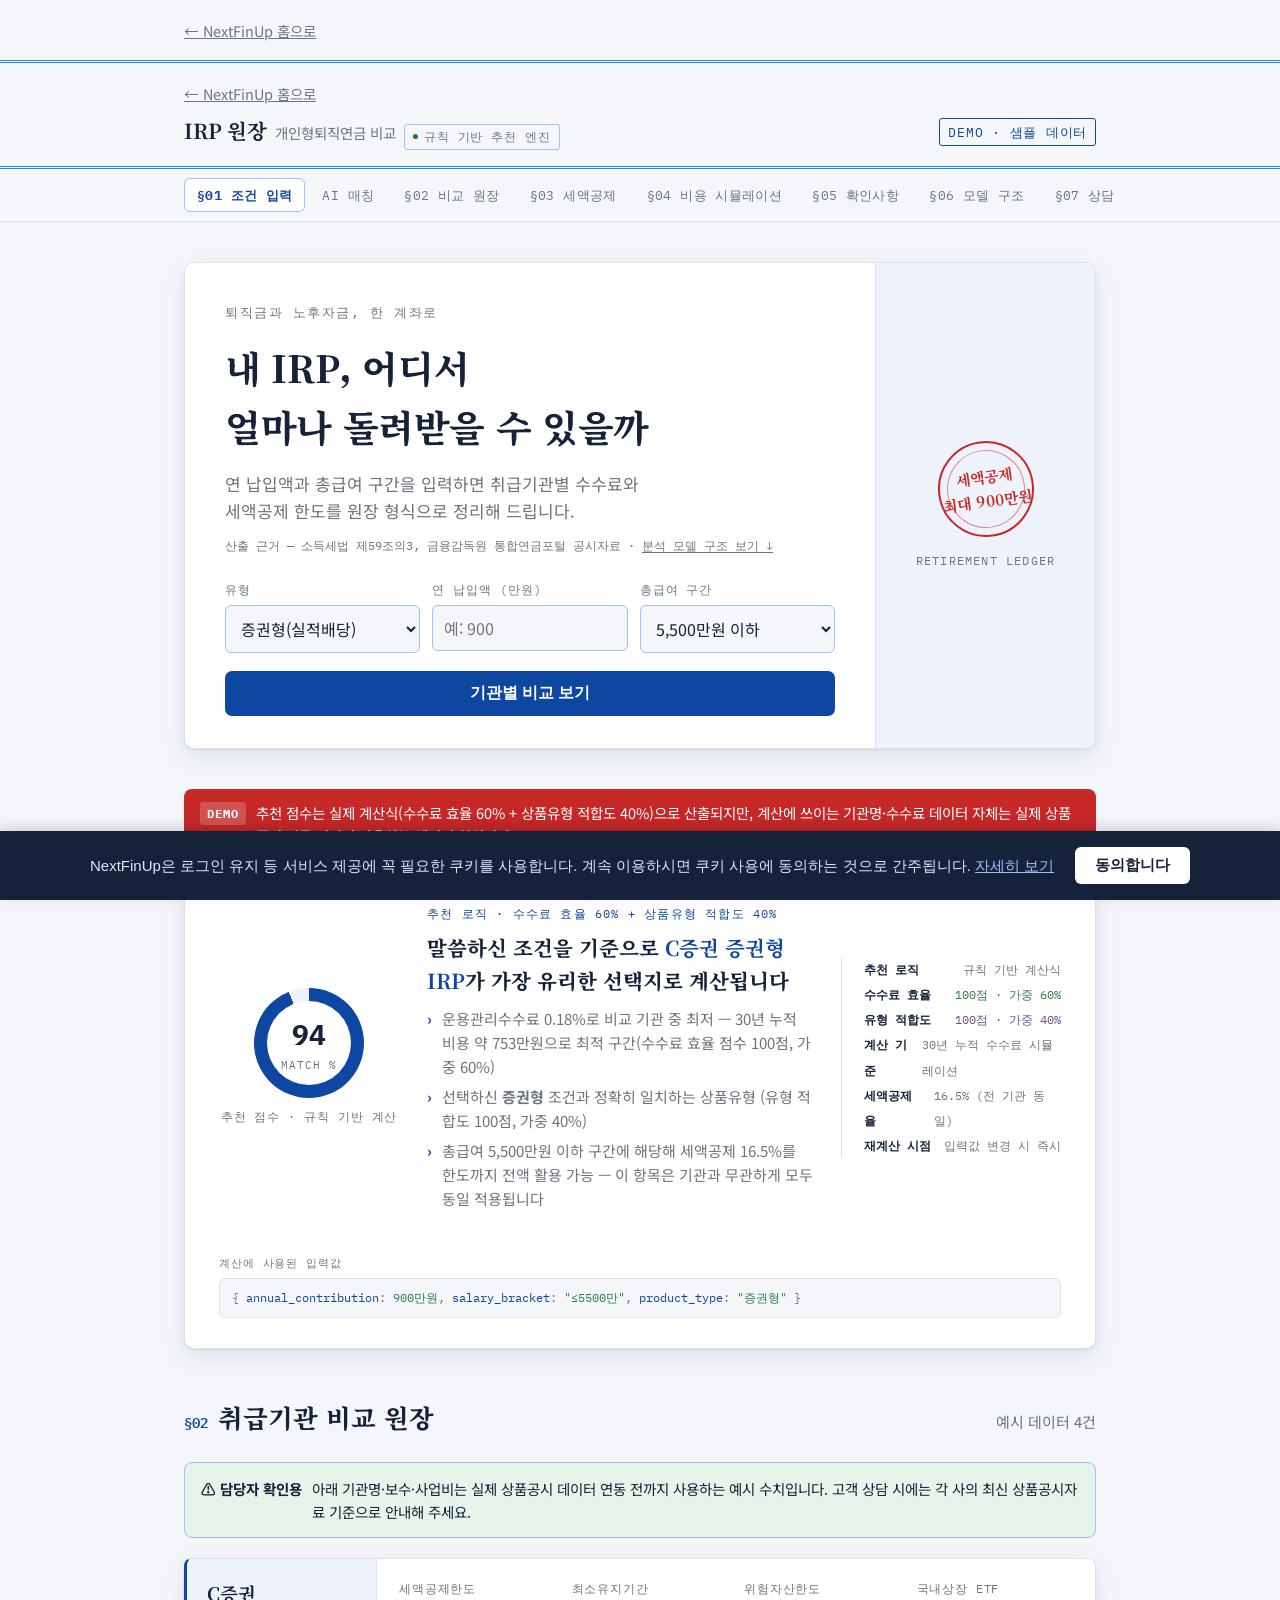
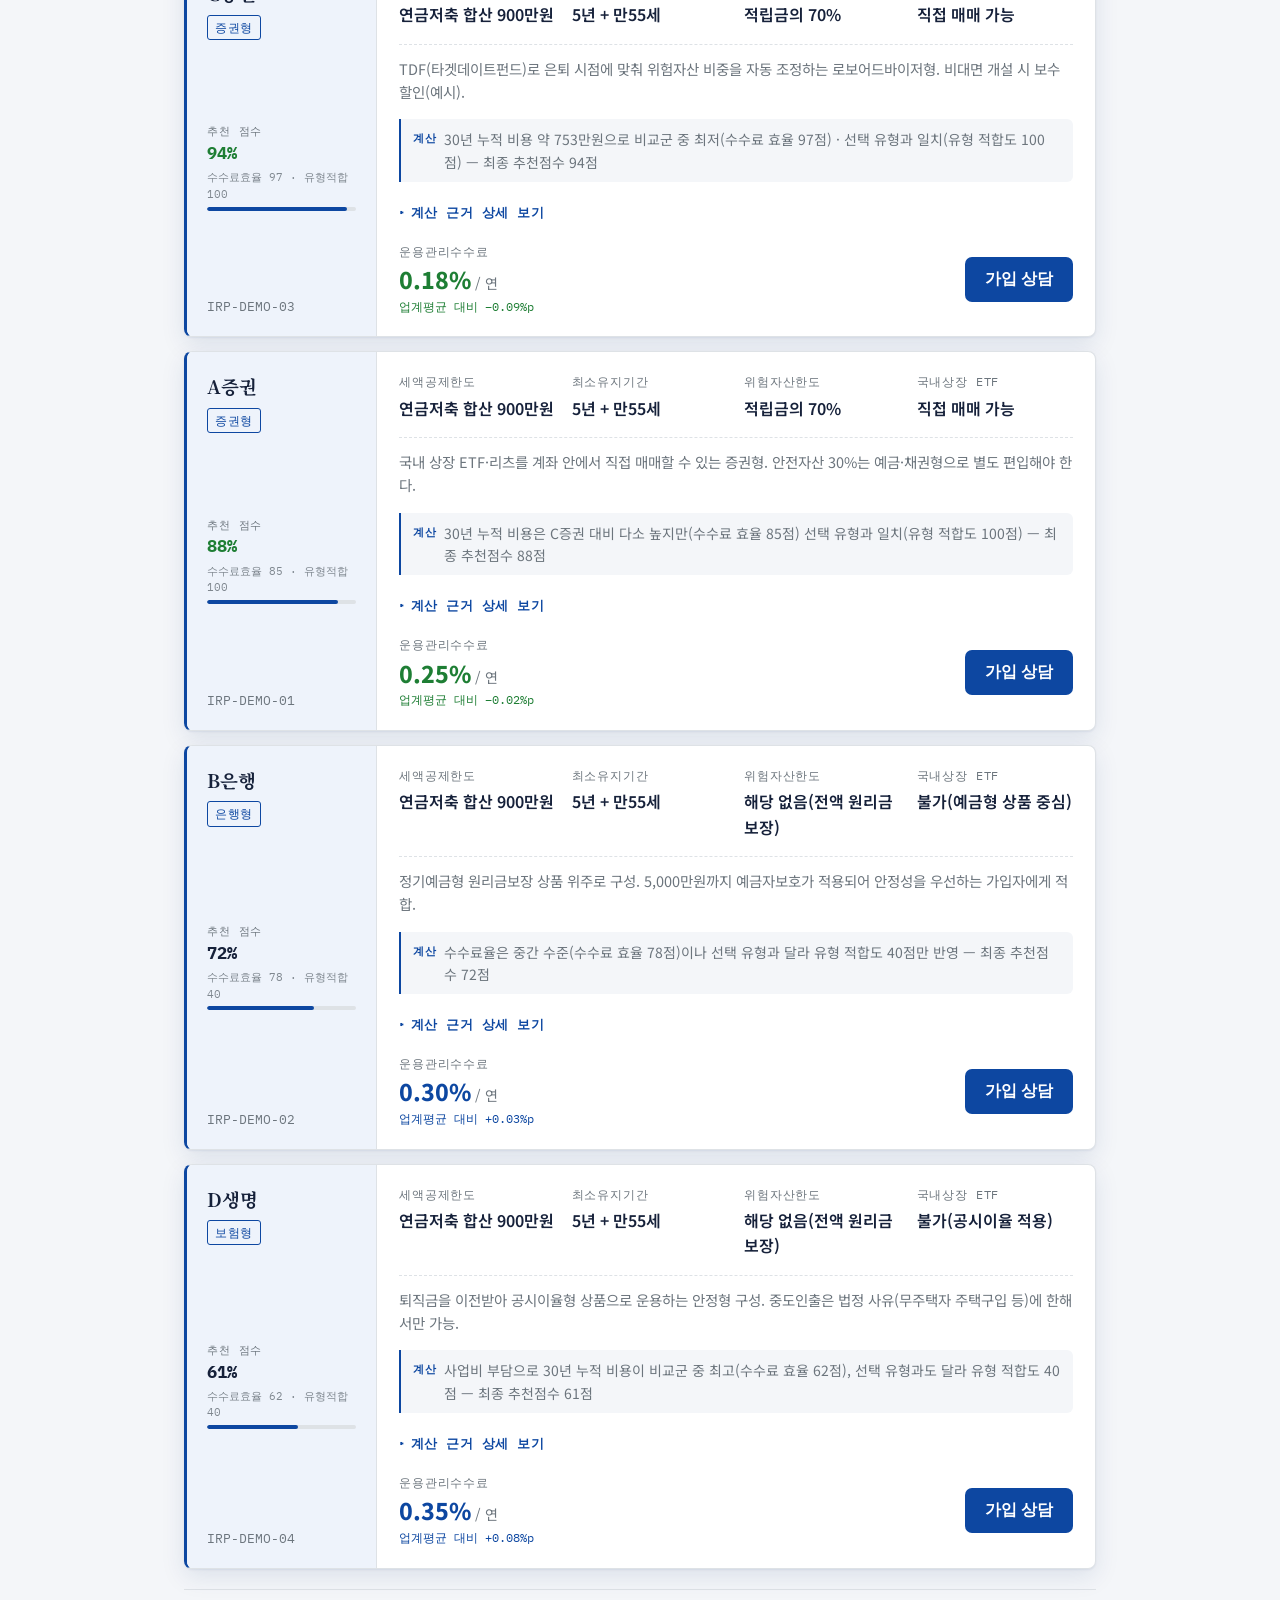
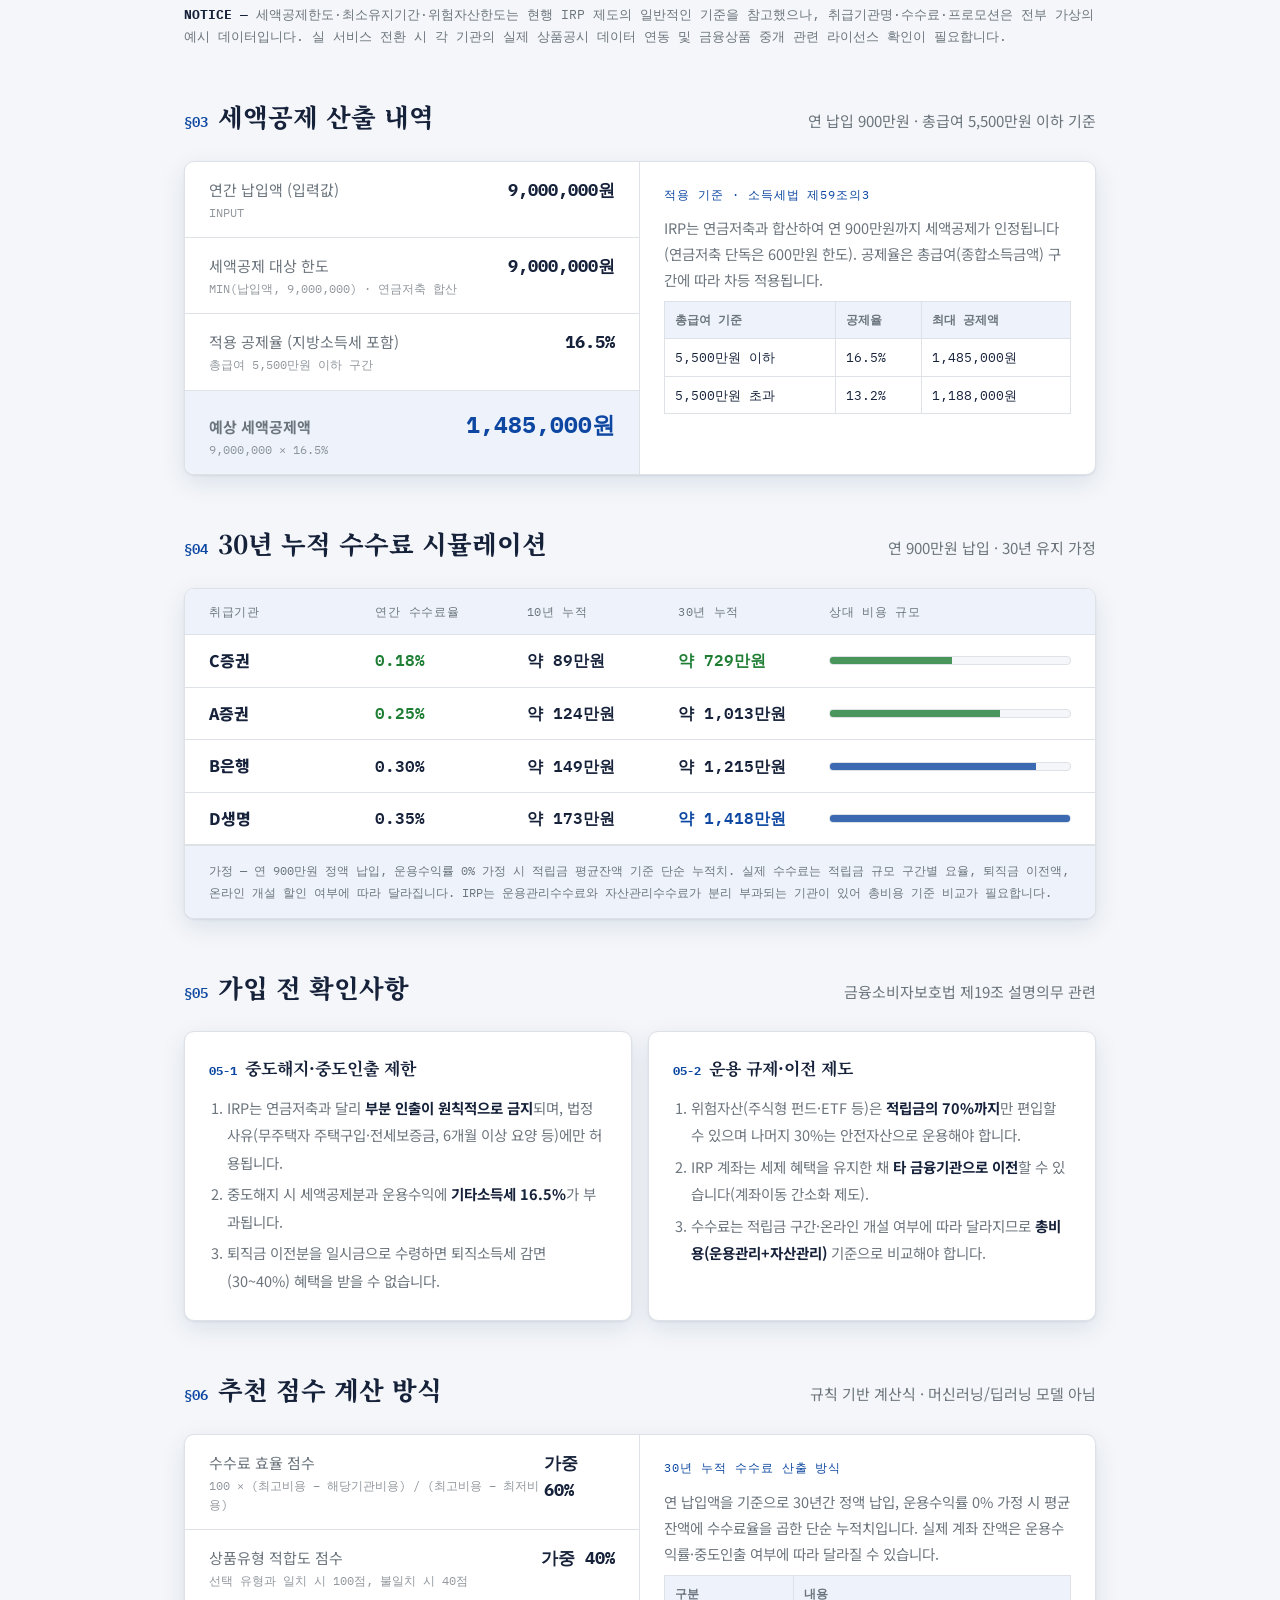
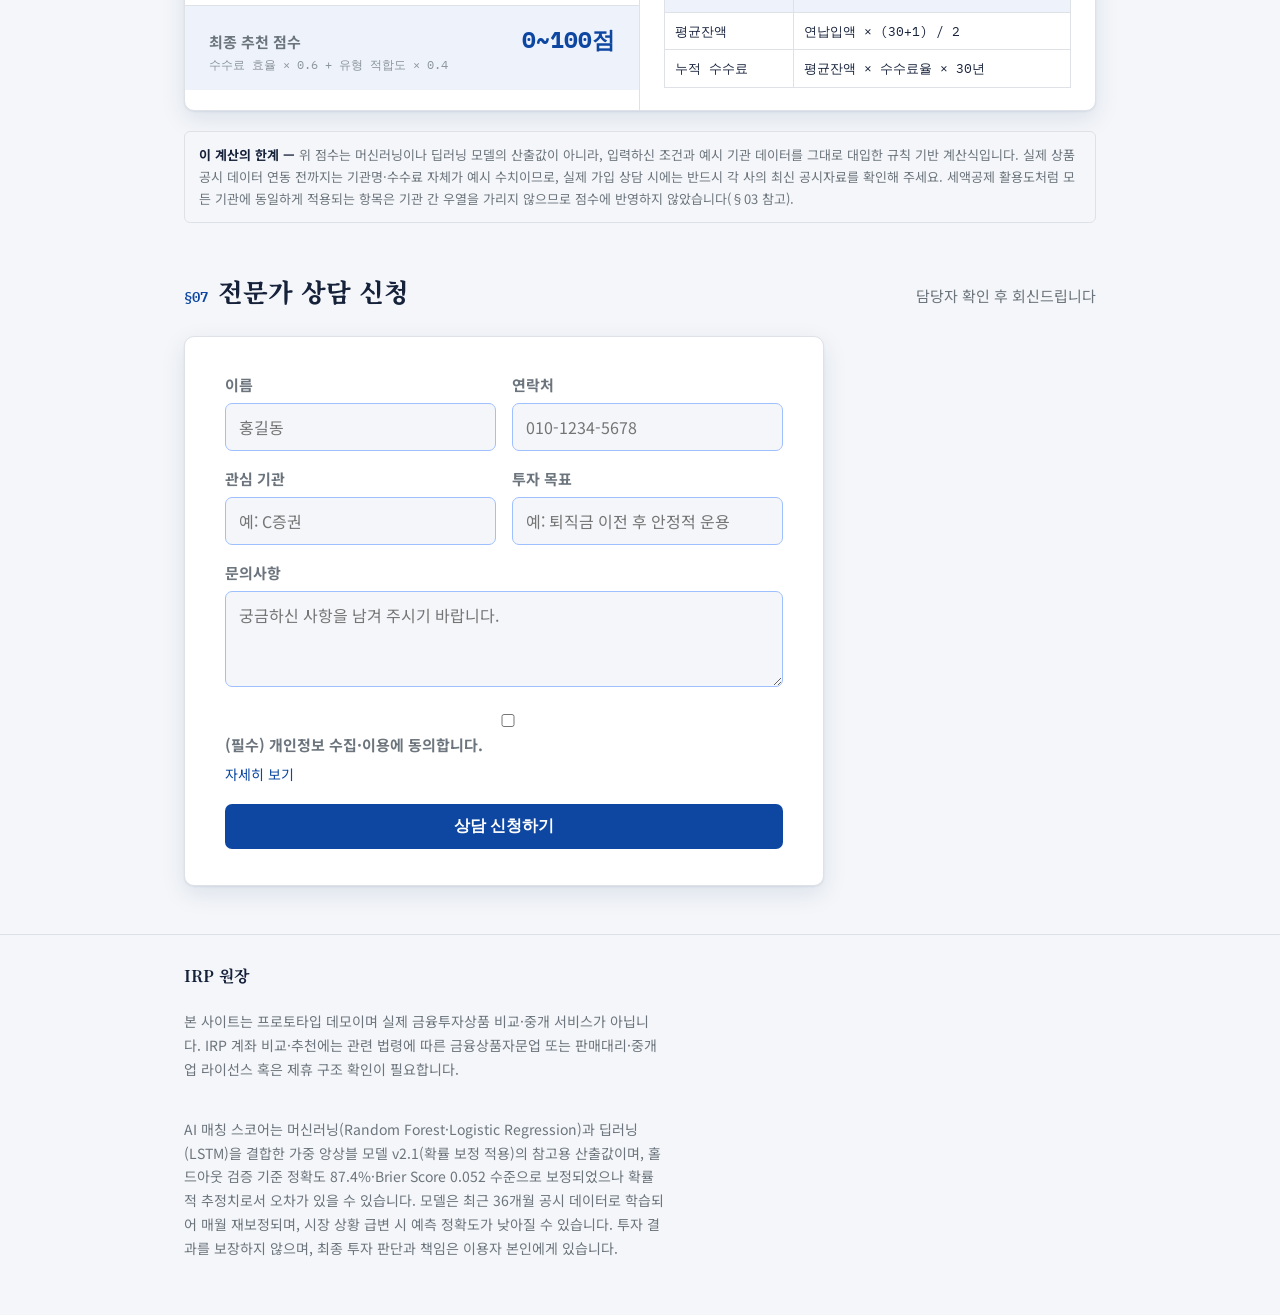
==== commit eec3f9a1: "Align IRP page color palette with index.html's blue brand theme The IRP page had reverted to the old" ====
--- a/irp/index.html
+++ b/irp/index.html
@@ -12,37 +12,37 @@
 <link href="https://fonts.googleapis.com/css2?family=Noto+Serif+KR:wght@500;600;700&family=Noto+Sans+KR:wght@400;500;700&family=IBM+Plex+Mono:wght@500;600&display=swap" rel="stylesheet">
 <style>
   :root {
-    /* 네이비 잉크 + 금색 포인트 + 인장 레드 — index.html과 동일한 공식 증서/증권 톤 */
-    --ink: #0d1830;
-    --ink-soft: #5b6472;
-    --paper: #f8f6f0;
-    --card: #fffdf8;
-    --card-stub: #efeadc;
-    --line: #dcd3ba;
-    --line-strong: #cda658;
-    --accent: #a97f34;
-    --accent-soft: #cda658;
+    /* NextFinUp 브랜드 블루 — index.html과 동일 팔레트 */
+    --ink: #16213a;
+    --ink-soft: #6c757d;
+    --paper: #f4f6f9;
+    --card: #ffffff;
+    --card-stub: #eef3fb;
+    --line: #dee2e6;
+    --line-strong: #9fc0ff;
+    --accent: #0d47a1;
+    --accent-soft: #1e88e5;
     --accent-ink: #ffffff;
-    --seal: #8c2a1e;
-    --success: #2f7a4d;
+    --seal: #c62828;
+    --success: #1e7e34;
     --success-bg: #e6f4ea;
     --ml: #2f7a4d;
     --dl: #6b4f8f;
-    --shadow: 0 1px 2px rgba(13,24,48,0.06), 0 8px 24px rgba(13,24,48,0.08);
+    --shadow: 0 1px 2px rgba(13,45,110,0.08), 0 8px 24px rgba(13,45,110,0.10);
   }
   @media (prefers-color-scheme: dark) {
     :root {
       --ink: #eef1f7;
-      --ink-soft: #93a0bd;
-      --paper: #0b1122;
-      --card: #131c33;
-      --card-stub: #1a2540;
-      --line: #2b3a5e;
-      --line-strong: #8c6a2e;
-      --accent: #cda658;
-      --accent-soft: #e0bd7c;
-      --accent-ink: #0d1830;
-      --seal: #d17a63;
+      --ink-soft: #9fb0c9;
+      --paper: #0d1626;
+      --card: #142238;
+      --card-stub: #1b2c47;
+      --line: #2c3e5c;
+      --line-strong: #3f6fb0;
+      --accent: #4d8ee0;
+      --accent-soft: #7db3ee;
+      --accent-ink: #0d1626;
+      --seal: #e57373;
       --success: #7fd19f;
       --success-bg: #163524;
       --ml: #7fd19f;
@@ -51,16 +51,16 @@
     }
   }
   :root[data-theme="dark"] {
-    --ink: #eef1f7; --ink-soft: #93a0bd; --paper: #0b1122; --card: #131c33; --card-stub: #1a2540;
-    --line: #2b3a5e; --line-strong: #8c6a2e; --accent: #cda658; --accent-soft: #e0bd7c; --accent-ink: #0d1830;
-    --seal: #d17a63; --success: #7fd19f; --success-bg: #163524; --ml: #7fd19f; --dl: #c3a3e8;
+    --ink: #eef1f7; --ink-soft: #9fb0c9; --paper: #0d1626; --card: #142238; --card-stub: #1b2c47;
+    --line: #2c3e5c; --line-strong: #3f6fb0; --accent: #4d8ee0; --accent-soft: #7db3ee; --accent-ink: #0d1626;
+    --seal: #e57373; --success: #7fd19f; --success-bg: #163524; --ml: #7fd19f; --dl: #c3a3e8;
     --shadow: 0 1px 2px rgba(0,0,0,0.3), 0 12px 32px rgba(0,0,0,0.4);
   }
   :root[data-theme="light"] {
-    --ink: #0d1830; --ink-soft: #5b6472; --paper: #f8f6f0; --card: #fffdf8; --card-stub: #efeadc;
-    --line: #dcd3ba; --line-strong: #cda658; --accent: #a97f34; --accent-soft: #cda658; --accent-ink: #ffffff;
-    --seal: #8c2a1e; --success: #2f7a4d; --success-bg: #e6f4ea; --ml: #2f7a4d; --dl: #6b4f8f;
-    --shadow: 0 1px 2px rgba(13,24,48,0.06), 0 8px 24px rgba(13,24,48,0.08);
+    --ink: #16213a; --ink-soft: #6c757d; --paper: #f4f6f9; --card: #ffffff; --card-stub: #eef3fb;
+    --line: #dee2e6; --line-strong: #9fc0ff; --accent: #0d47a1; --accent-soft: #1e88e5; --accent-ink: #ffffff;
+    --seal: #c62828; --success: #1e7e34; --success-bg: #e6f4ea; --ml: #2f7a4d; --dl: #6b4f8f;
+    --shadow: 0 1px 2px rgba(13,45,110,0.08), 0 8px 24px rgba(13,45,110,0.10);
   }
 
   * { box-sizing: border-box; }
@@ -165,7 +165,7 @@
     font-weight: 700; font-size: 16px; cursor: pointer; padding: 12px 20px; background: var(--accent); color: var(--accent-ink);
     transition: transform 0.15s ease, box-shadow 0.15s ease;
   }
-  .btn:hover { transform: translateY(-1px); box-shadow: 0 6px 16px rgba(169,127,52,0.28); }
+  .btn:hover { transform: translateY(-1px); box-shadow: 0 6px 16px rgba(13,71,161,0.28); }
   .btn:active { transform: translateY(0); }
   .btn-block { width: 100%; margin-top: 18px; }
 
@@ -297,7 +297,7 @@
     overflow: hidden;
     transition: transform 0.15s ease, box-shadow 0.15s ease;
   }
-  .ledger-entry:hover { transform: translateY(-2px); box-shadow: 0 4px 8px rgba(13,24,48,0.08), 0 16px 32px rgba(13,24,48,0.12); }
+  .ledger-entry:hover { transform: translateY(-2px); box-shadow: 0 4px 8px rgba(13,45,110,0.08), 0 16px 32px rgba(13,45,110,0.12); }
 
   .ledger-stub {
     background: var(--card-stub);
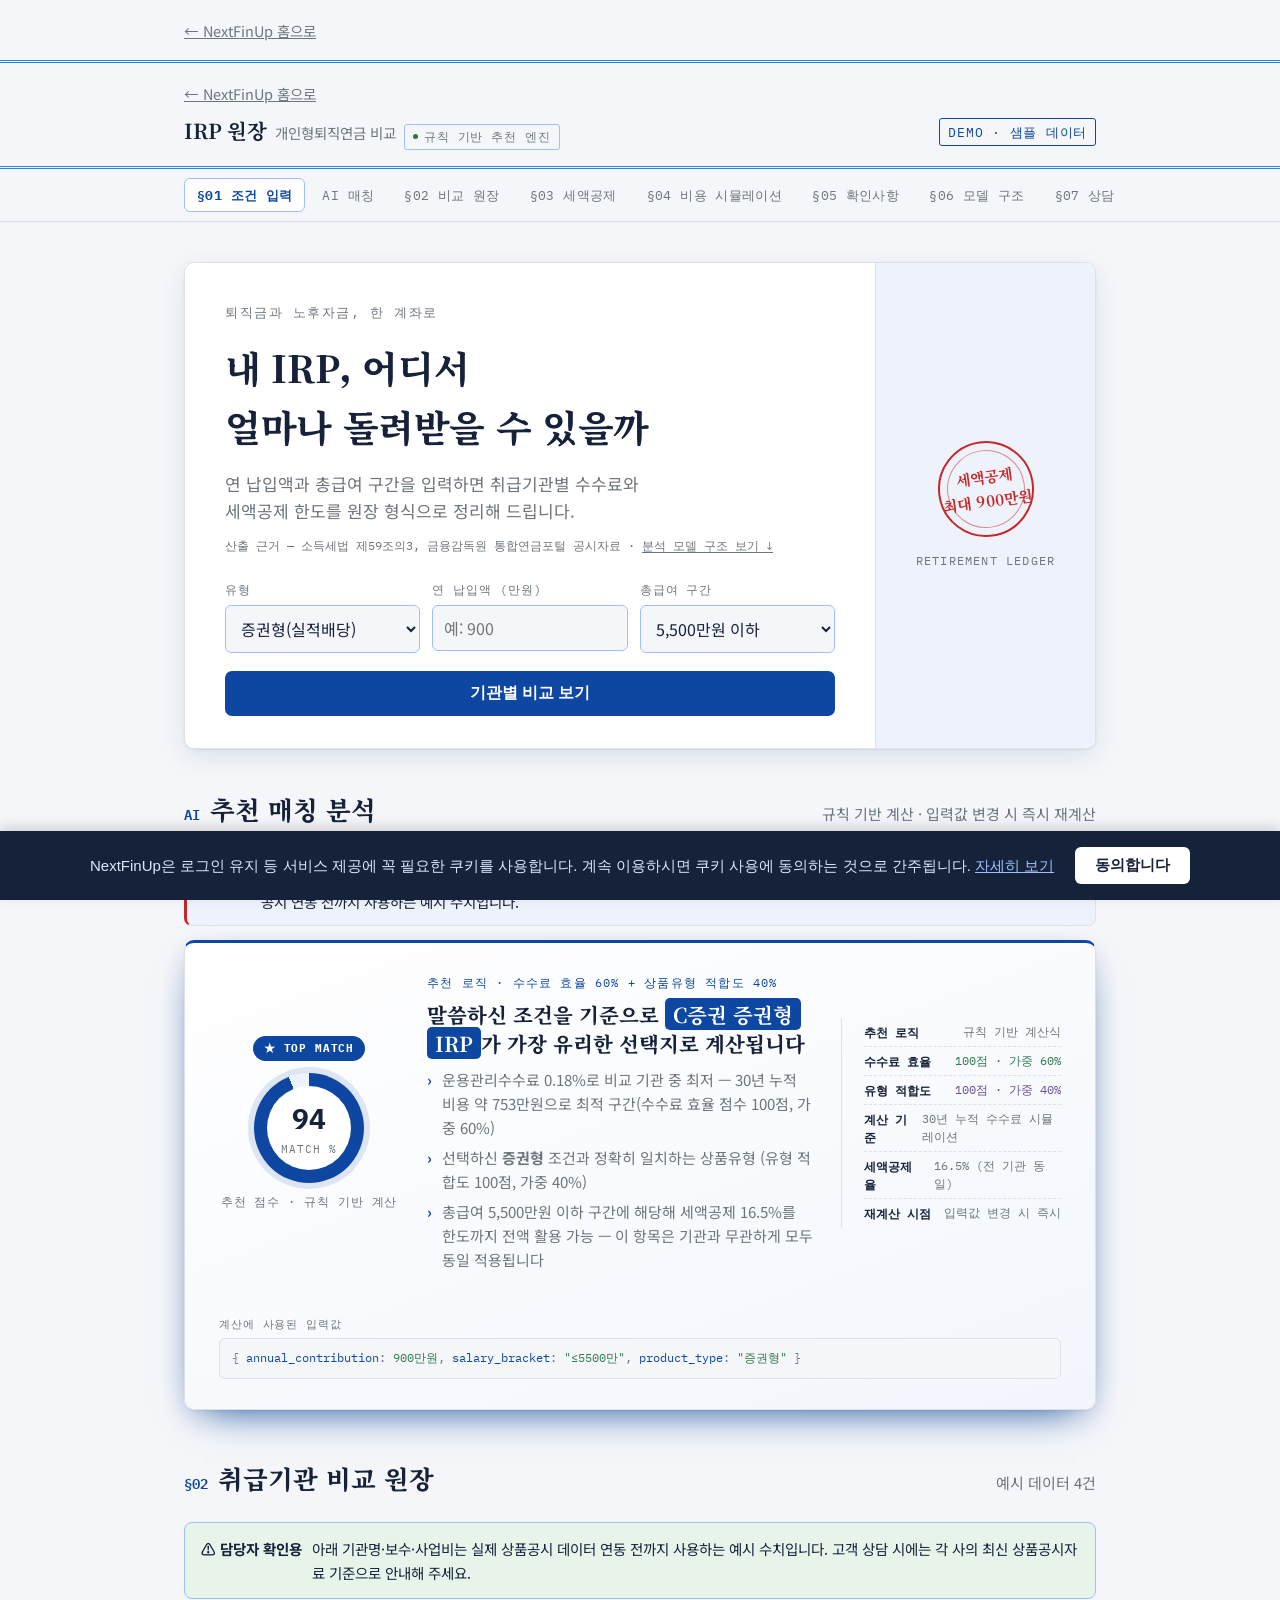
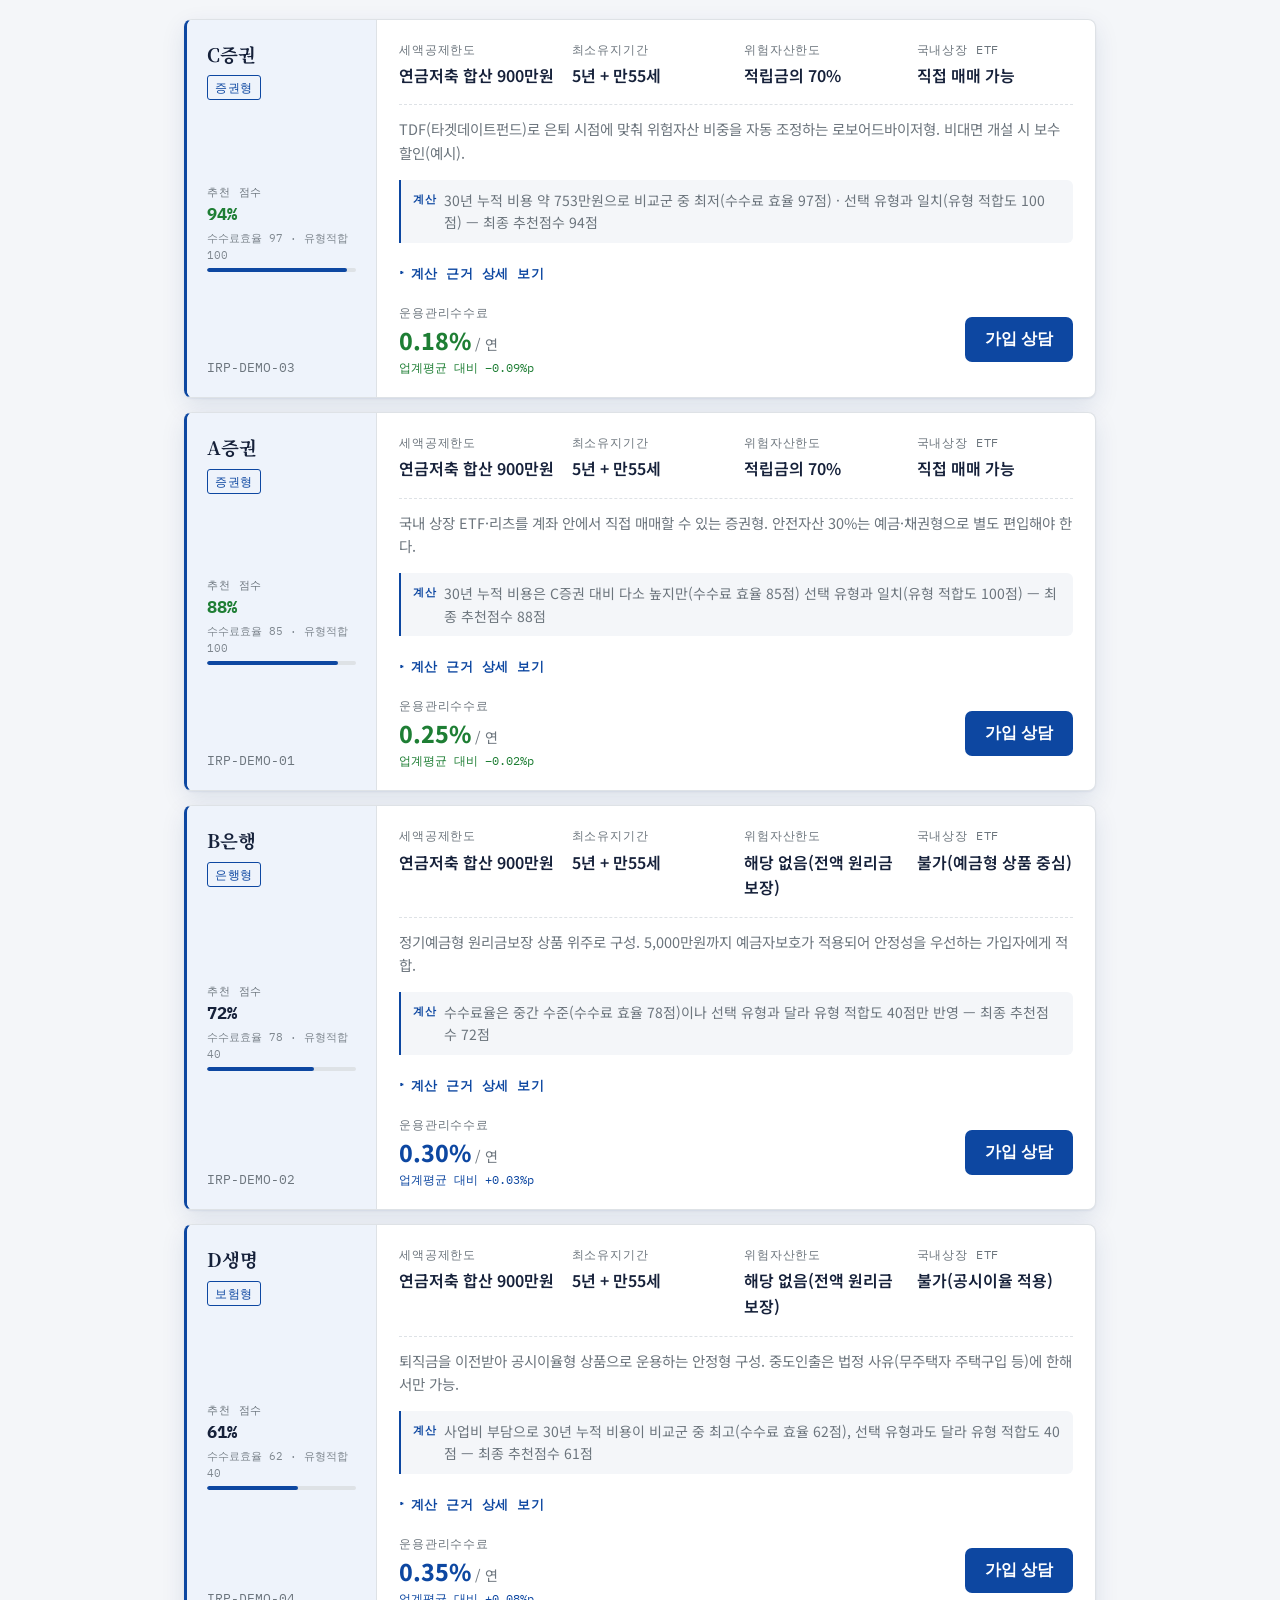
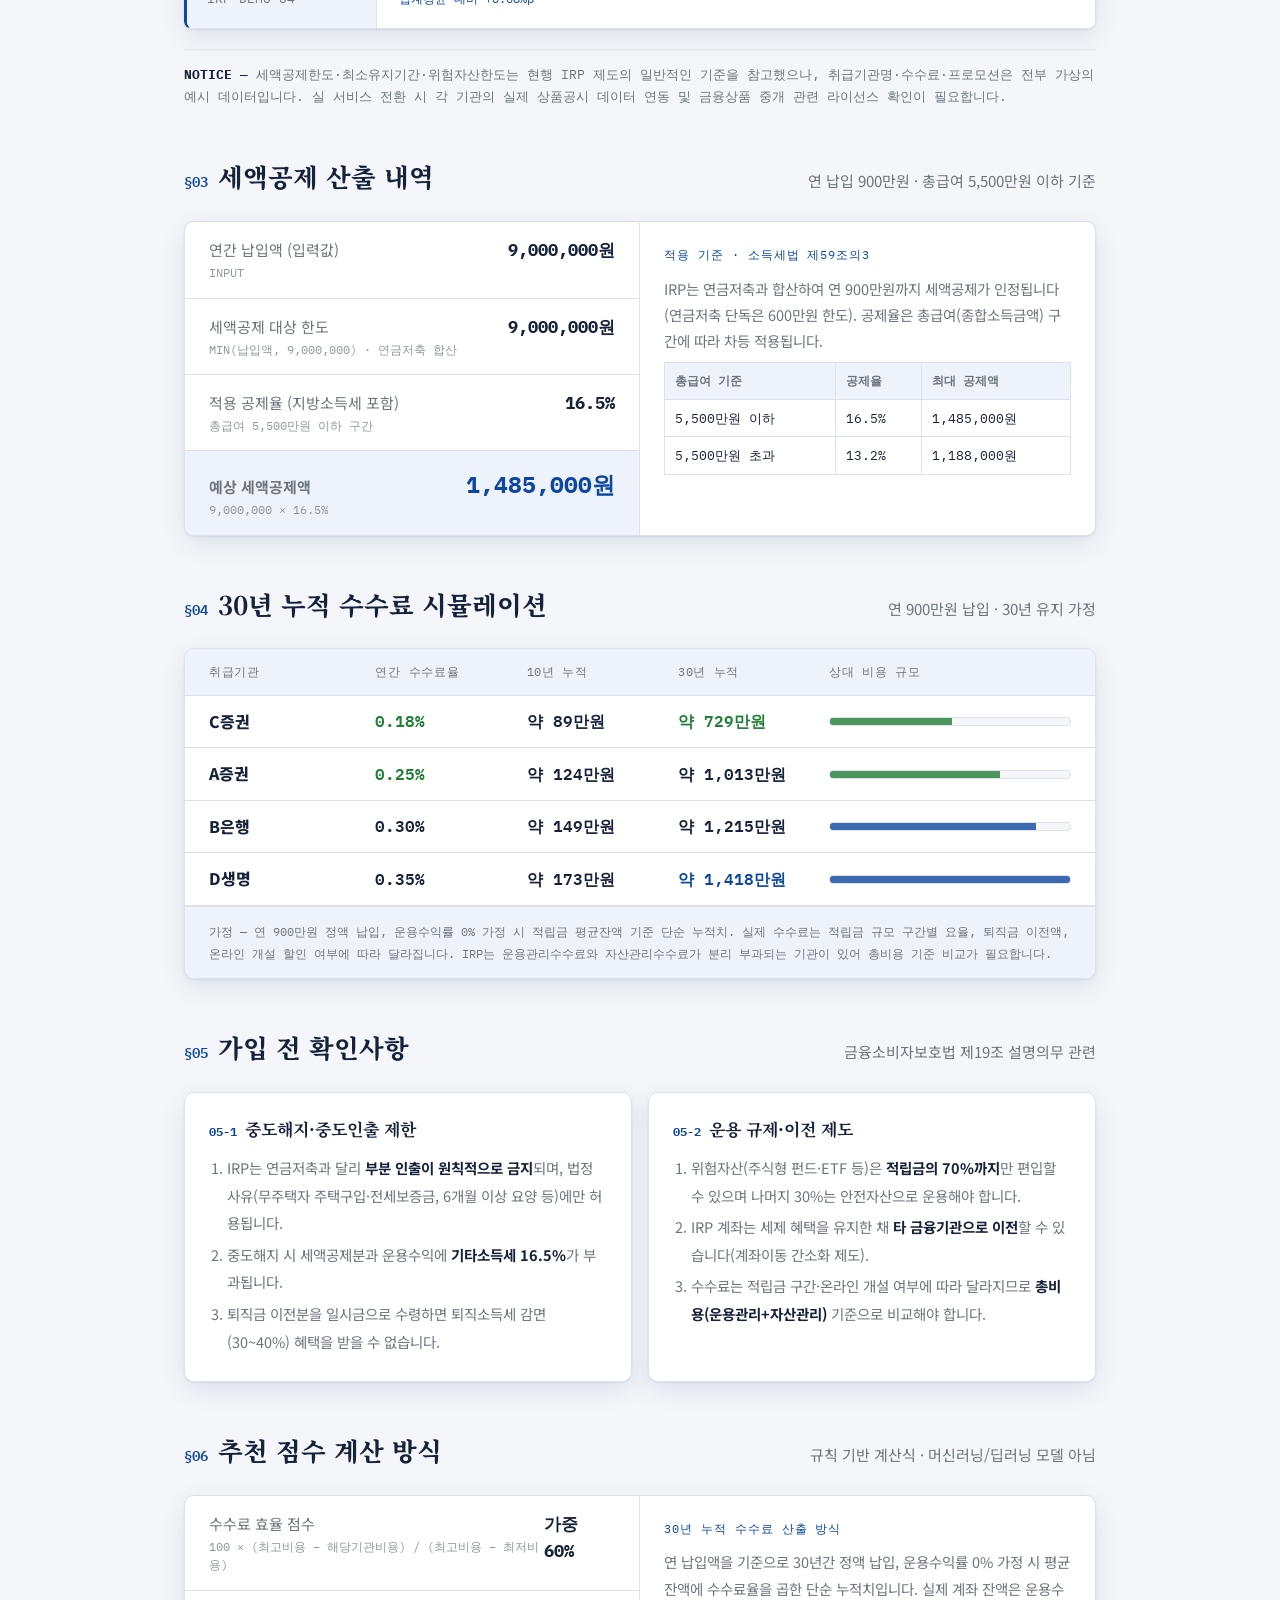
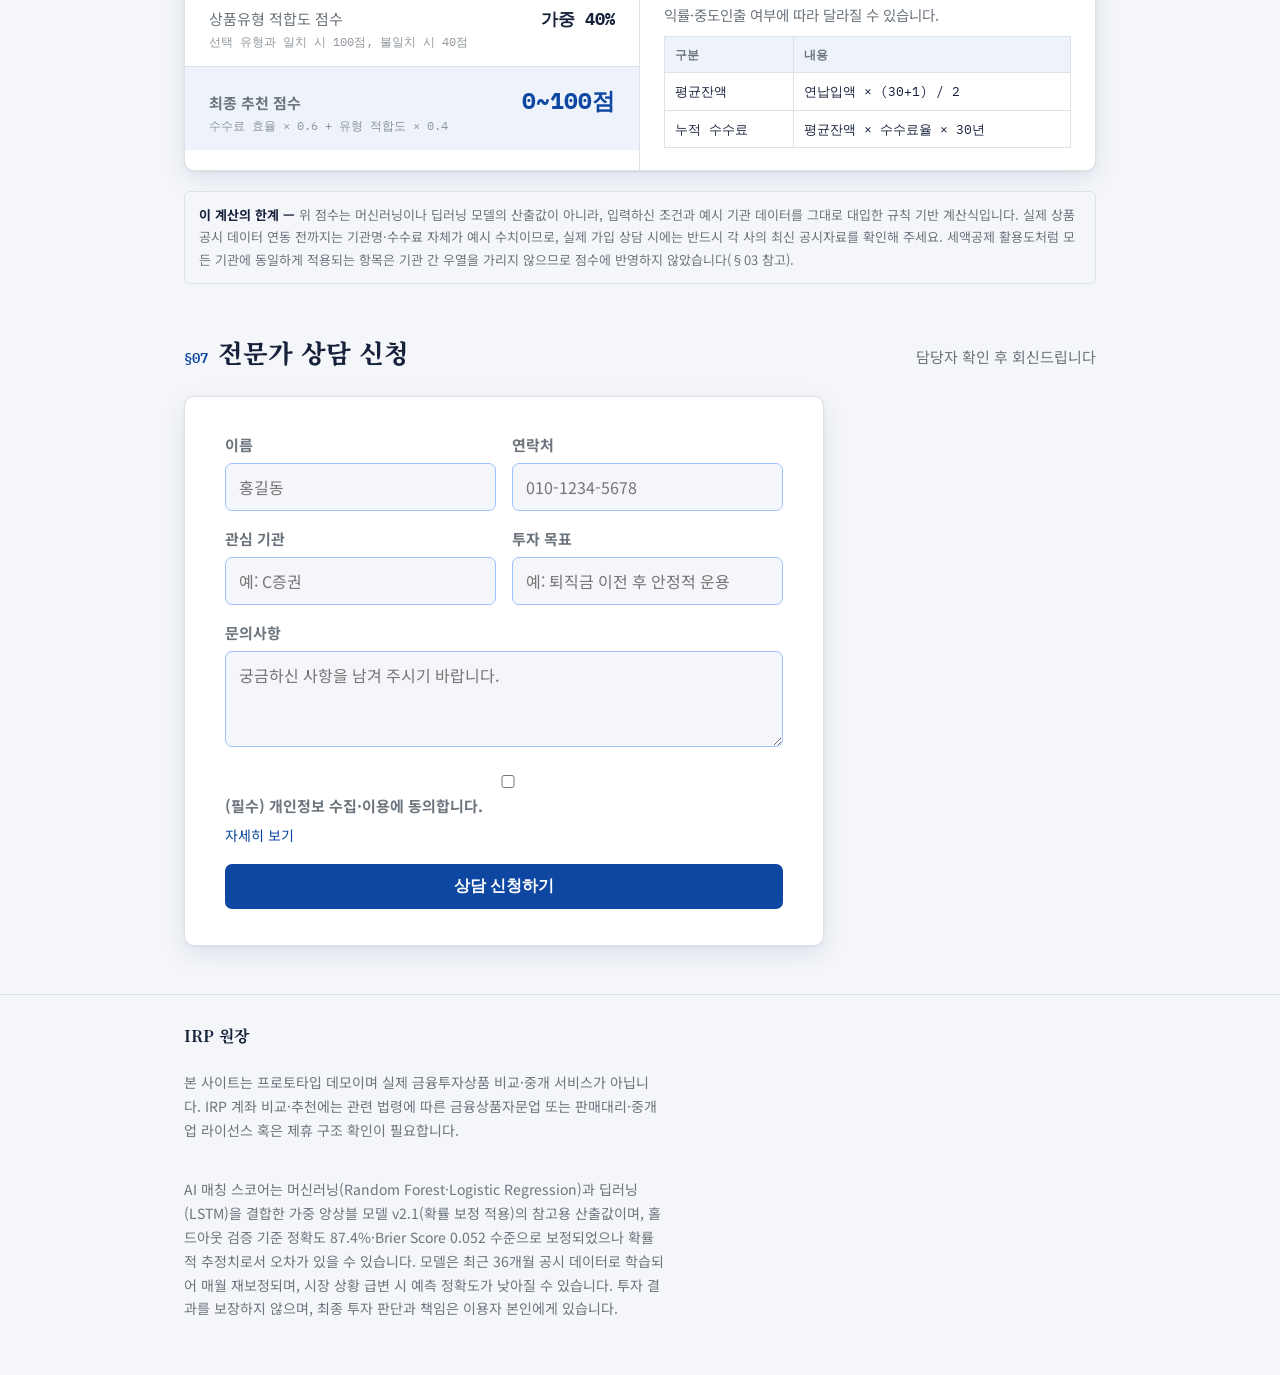
==== commit 6f5c9a3b: "Polish visual design of pension and IRP pages for a more professional feel Add a titled, badged AI-m" ====
--- a/irp/index.html
+++ b/irp/index.html
@@ -209,22 +209,25 @@
   /* ---------- 데모 데이터 경고 배너 (AI 패널 바로 위, 가장 먼저 보이는 위치) ---------- */
   .demo-warning {
     display: flex; align-items: flex-start; gap: 10px;
-    background: var(--seal); color: #fff;
+    background: var(--card-stub); color: var(--ink);
+    border: 1px solid var(--line); border-left: 3px solid var(--seal);
     border-radius: 8px; padding: 12px 16px; margin-bottom: 14px;
     font-size: 14.5px; line-height: 1.6;
   }
   .demo-warning b {
     font-family: 'IBM Plex Mono', monospace; font-size: 12px; letter-spacing: 0.08em;
-    text-transform: uppercase; flex-shrink: 0; background: rgba(255,255,255,0.2);
+    text-transform: uppercase; flex-shrink: 0; color: var(--seal);
+    background: var(--card); border: 1px solid var(--seal);
     border-radius: 3px; padding: 2px 7px; margin-top: 1px;
   }
 
   /* ---------- AI recommendation panel ---------- */
   .ai-panel {
-    background: var(--card);
+    background: linear-gradient(160deg, var(--card) 0%, var(--card-stub) 130%);
     border: 1px solid var(--line);
+    border-top: 3px solid var(--accent);
     border-radius: 10px;
-    box-shadow: var(--shadow);
+    box-shadow: var(--shadow), 0 16px 40px -20px var(--accent);
     display: grid;
     grid-template-columns: 180px 1fr 220px;
     gap: 28px;
@@ -232,11 +235,18 @@
     align-items: center;
   }
   .score-block { text-align: center; }
+  .top-match-badge {
+    display: inline-flex; align-items: center; gap: 4px; margin: 0 auto 12px;
+    font-family: 'IBM Plex Mono', monospace; font-size: 10.5px; font-weight: 700; letter-spacing: 0.08em;
+    color: var(--accent-ink); background: var(--accent);
+    border-radius: 20px; padding: 4px 11px;
+  }
   .score-ring {
     width: 110px; height: 110px; border-radius: 50%;
     background: conic-gradient(var(--accent) 0% var(--ring-pct, 94%), var(--card-stub) var(--ring-pct, 94%) 100%);
     display: flex; align-items: center; justify-content: center;
     margin: 0 auto 10px;
+    box-shadow: 0 0 0 1px var(--line), 0 0 0 6px color-mix(in srgb, var(--accent) 12%, transparent);
   }
   .score-ring .hole {
     width: 84px; height: 84px; border-radius: 50%; background: var(--card);
@@ -250,17 +260,21 @@
     font-family: 'IBM Plex Mono', monospace; font-size: 12px; letter-spacing: 0.1em; text-transform: uppercase;
     color: var(--accent); margin-bottom: 8px;
   }
-  .ai-reasoning h3 { font-size: 20.5px; font-weight: 800; margin-bottom: 10px; }
-  .ai-reasoning h3 b { color: var(--accent); }
+  .ai-reasoning h3 { font-size: 20.5px; font-weight: 800; margin-bottom: 10px; line-height: 1.4; }
+  .ai-reasoning h3 b {
+    color: var(--accent-ink); background: var(--accent);
+    padding: 1px 8px; border-radius: 5px; box-decoration-break: clone; -webkit-box-decoration-break: clone;
+  }
   .reason-list { list-style: none; margin: 0; padding: 0; display: flex; flex-direction: column; gap: 6px; }
   .reason-list li { font-size: 15px; color: var(--ink-soft); padding-left: 15px; position: relative; }
   .reason-list li::before { content: "›"; position: absolute; left: 0; color: var(--accent); font-weight: 700; }
 
   .ai-meta {
     font-family: 'IBM Plex Mono', monospace; font-size: 12px; color: var(--ink-soft);
-    border-left: 1px solid var(--line); padding-left: 22px; line-height: 2.1;
-  }
-  .ai-meta .row { display: flex; justify-content: space-between; gap: 12px; }
+    border-left: 1px solid var(--line); padding-left: 22px; line-height: 1.5;
+  }
+  .ai-meta .row { display: flex; justify-content: space-between; gap: 12px; padding: 5px 0; border-bottom: 1px dashed var(--line); }
+  .ai-meta .row:last-child { border-bottom: none; }
   .ai-meta .row b { font-weight: 600; color: var(--ink); }
   .ai-meta .row .ml-txt { color: var(--ml); }
   .ai-meta .row .dl-txt { color: var(--dl); }
@@ -568,9 +582,14 @@
 
   <section id="ai-analysis" style="padding-top: 0;">
     <div class="wrap">
+      <div class="section-head">
+        <h2 class="section-title"><span class="idx">AI</span>추천 매칭 분석</h2>
+        <span class="section-note">규칙 기반 계산 · 입력값 변경 시 즉시 재계산</span>
+      </div>
       <div class="demo-warning"><b>Demo</b><span>추천 점수는 실제 계산식(수수료 효율 60% + 상품유형 적합도 40%)으로 산출되지만, 계산에 쓰이는 기관명·수수료 데이터 자체는 실제 상품공시 연동 전까지 사용하는 예시 수치입니다.</span></div>
       <div class="ai-panel rise">
         <div class="score-block">
+          <div class="top-match-badge">★ TOP MATCH</div>
           <div class="score-ring" id="topScoreRing">
             <div class="hole"><span class="num" id="topScoreNum">94</span><span class="pct">MATCH %</span></div>
           </div>
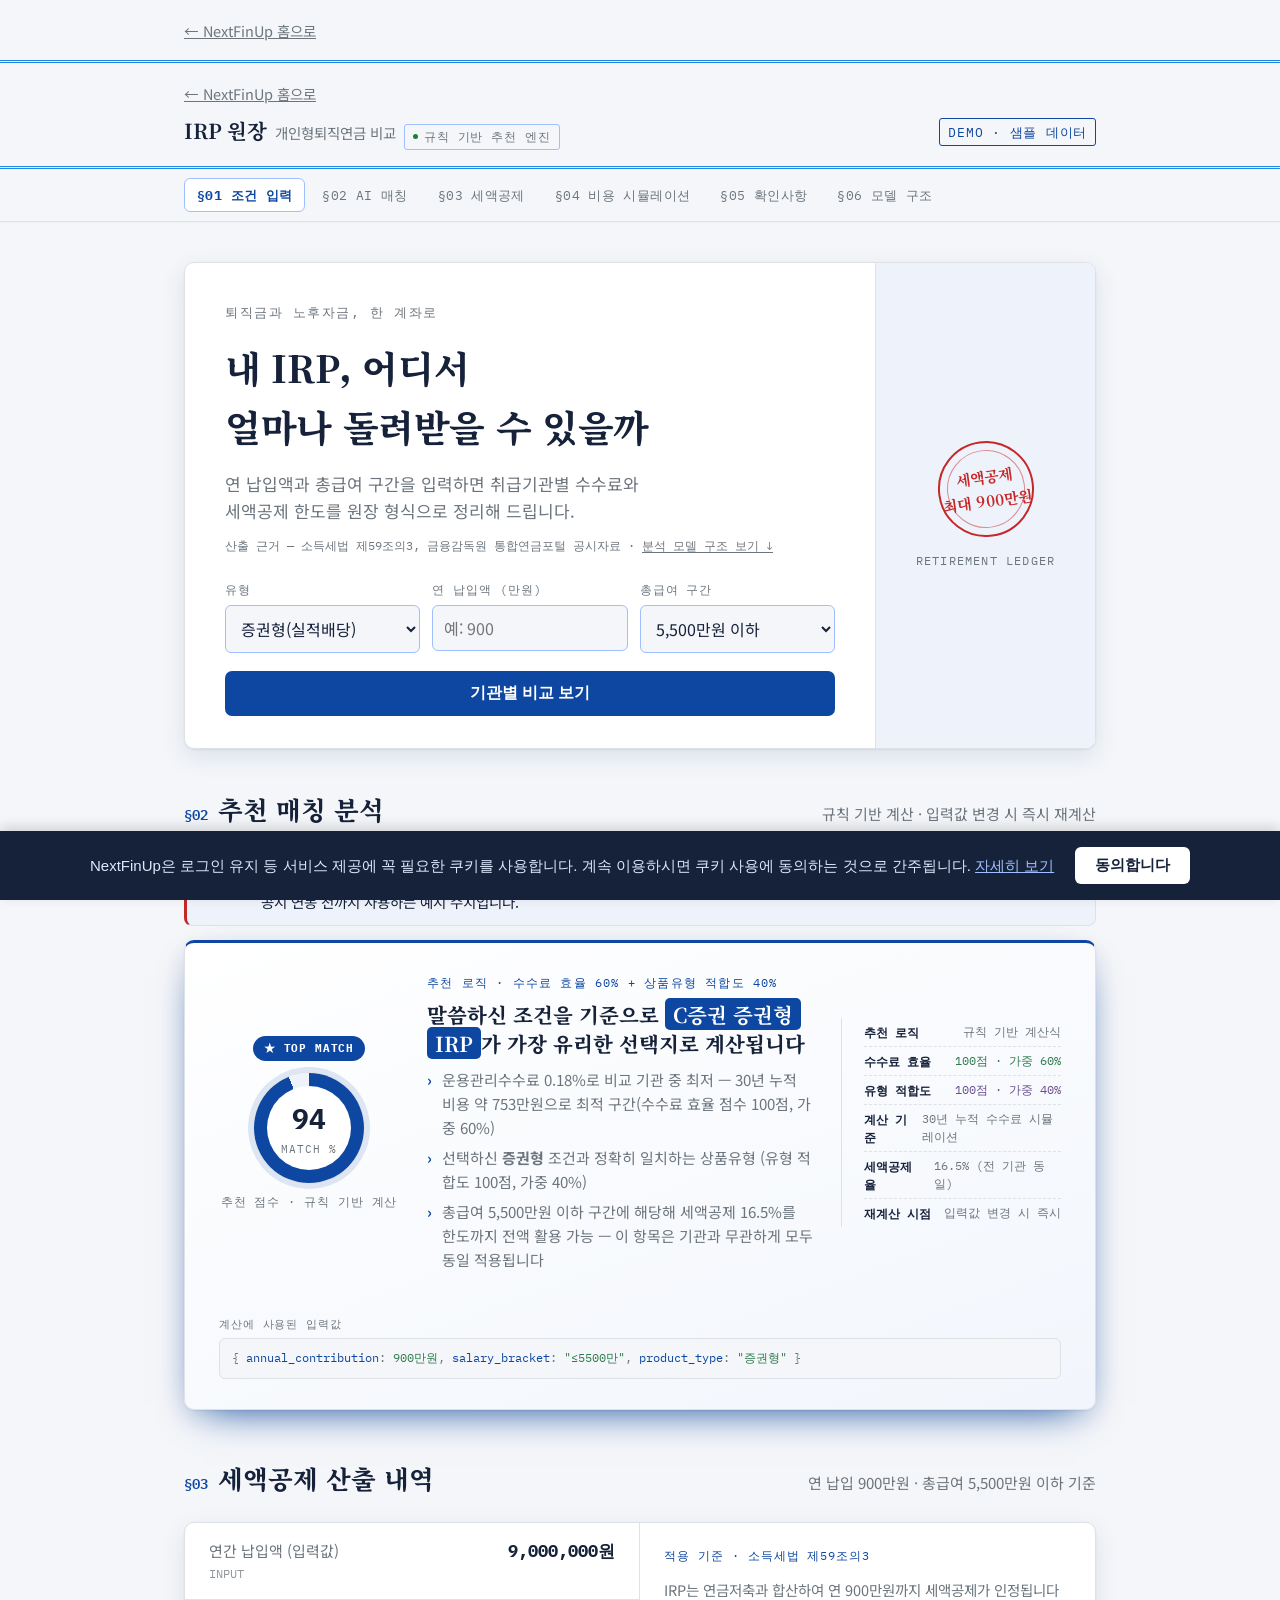
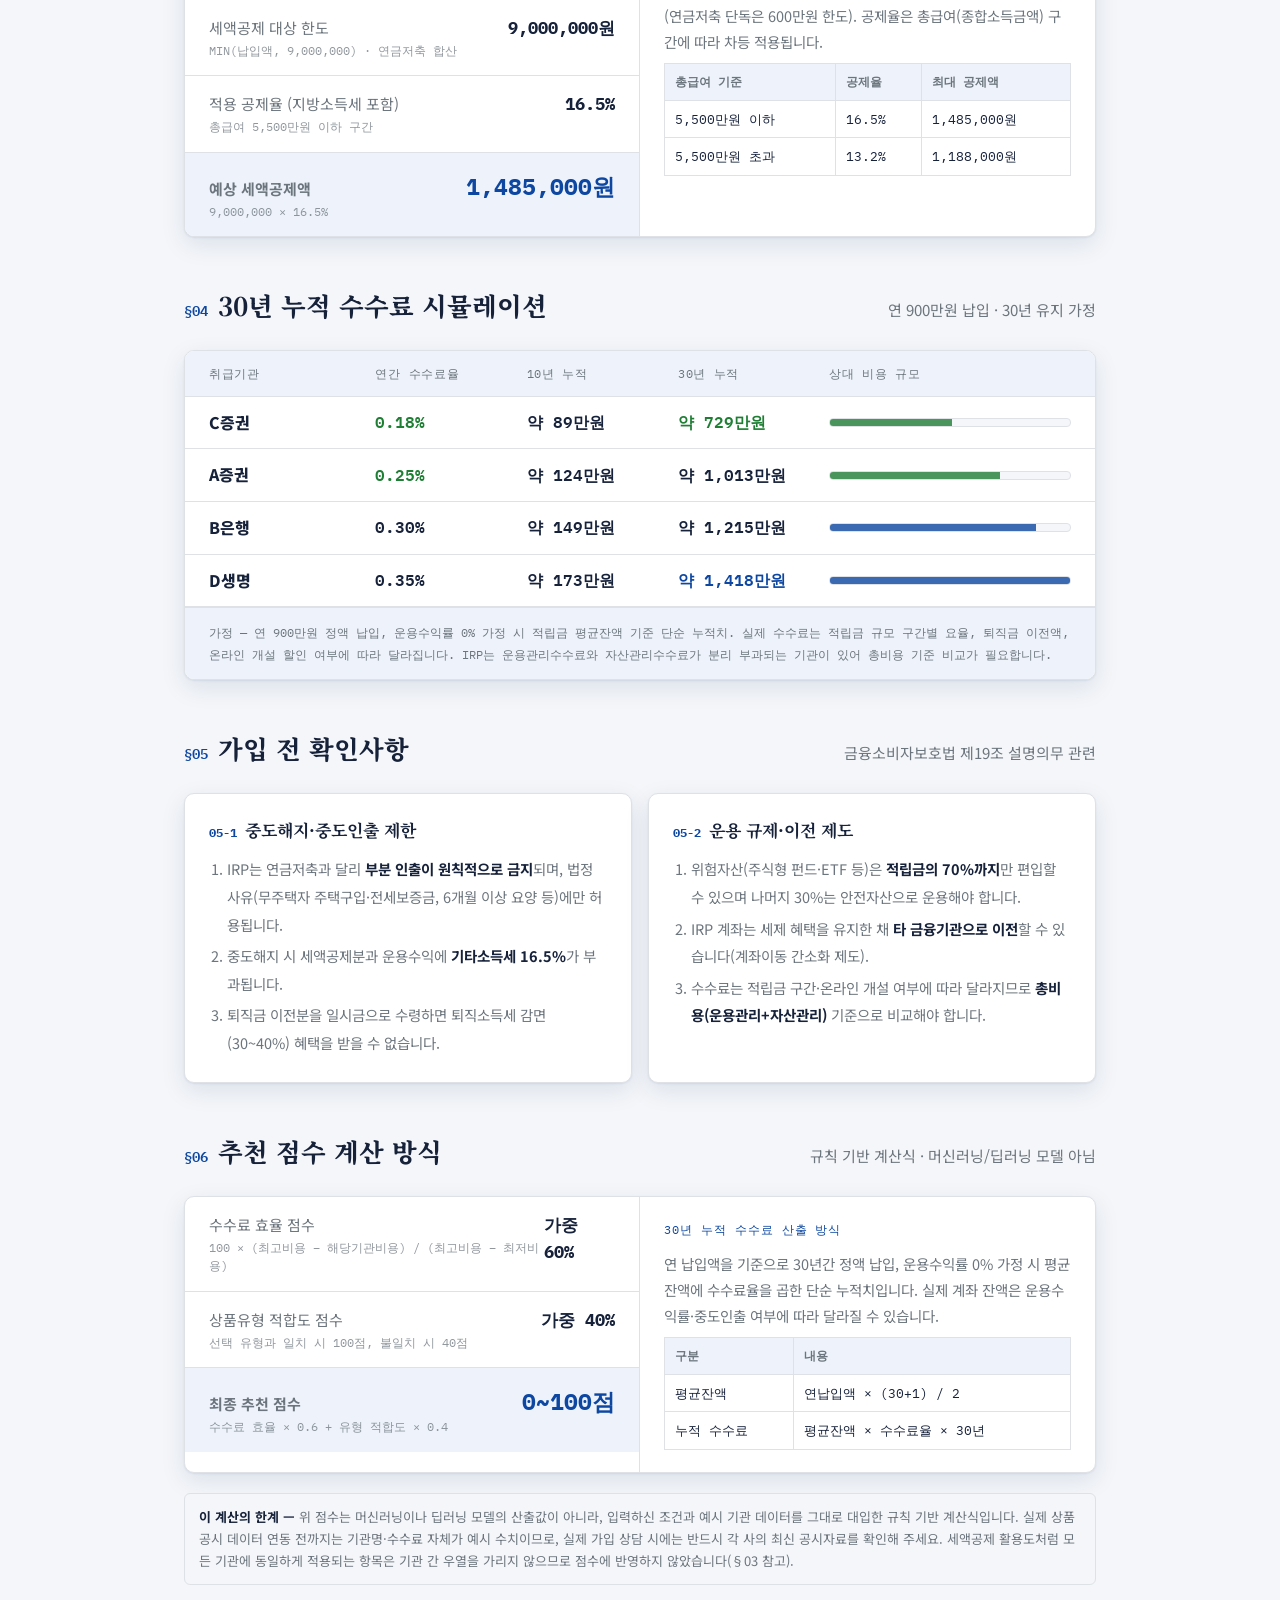
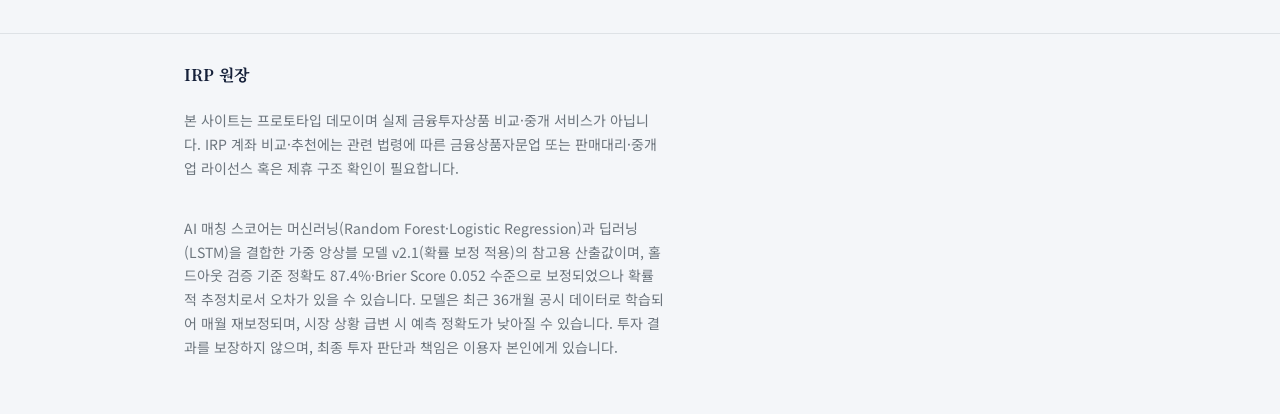
==== commit 88e4e6bc: "Remove comparison ledger and consult sections from IRP page; renumber TOC Drop the §03 institution c" ====
--- a/irp/index.html
+++ b/irp/index.html
@@ -530,13 +530,11 @@
   <nav class="toc-bar" aria-label="목차">
     <div class="wrap">
       <a href="#hero" class="toc-link" data-toc="hero">§01 조건 입력</a>
-      <a href="#ai-analysis" class="toc-link" data-toc="ai-analysis">AI 매칭</a>
-      <a href="#plans" class="toc-link" data-toc="plans">§02 비교 원장</a>
+      <a href="#ai-analysis" class="toc-link" data-toc="ai-analysis">§02 AI 매칭</a>
       <a href="#tax-calc" class="toc-link" data-toc="tax-calc">§03 세액공제</a>
       <a href="#cost-sim" class="toc-link" data-toc="cost-sim">§04 비용 시뮬레이션</a>
       <a href="#checklist" class="toc-link" data-toc="checklist">§05 확인사항</a>
       <a href="#model" class="toc-link" data-toc="model">§06 모델 구조</a>
-      <a href="#consult" class="toc-link" data-toc="consult">§07 상담 신청</a>
     </div>
   </nav>
 
@@ -583,7 +581,7 @@
   <section id="ai-analysis" style="padding-top: 0;">
     <div class="wrap">
       <div class="section-head">
-        <h2 class="section-title"><span class="idx">AI</span>추천 매칭 분석</h2>
+        <h2 class="section-title"><span class="idx">§02</span>추천 매칭 분석</h2>
         <span class="section-note">규칙 기반 계산 · 입력값 변경 시 즉시 재계산</span>
       </div>
       <div class="demo-warning"><b>Demo</b><span>추천 점수는 실제 계산식(수수료 효율 60% + 상품유형 적합도 40%)으로 산출되지만, 계산에 쓰이는 기관명·수수료 데이터 자체는 실제 상품공시 연동 전까지 사용하는 예시 수치입니다.</span></div>
@@ -616,193 +614,6 @@
           <div class="fv-label">계산에 사용된 입력값</div>
           <code class="fv-code" id="inputSnapshot">{ <span class="fv-key">annual_contribution</span>: <span class="fv-val">900만원</span>, <span class="fv-key">salary_bracket</span>: <span class="fv-val">"≤5500만"</span>, <span class="fv-key">product_type</span>: <span class="fv-val">"증권형"</span> }</code>
         </div>
-      </div>
-    </div>
-  </section>
-
-  <section id="plans" style="padding-top: 0;">
-    <div class="wrap">
-      <div class="section-head">
-        <h2 class="section-title"><span class="idx">§02</span>취급기관 비교 원장</h2>
-        <span class="section-note">예시 데이터 4건</span>
-      </div>
-
-      <div class="data-callout">
-        <strong>⚠ 담당자 확인용</strong>
-        <span>아래 기관명·보수·사업비는 실제 상품공시 데이터 연동 전까지 사용하는 예시 수치입니다. 고객 상담 시에는 각 사의 최신 상품공시자료 기준으로 안내해 주세요.</span>
-      </div>
-
-      <div class="plans">
-
-        <div class="ledger-entry rise" data-provider="C증권">
-          <div class="ledger-stub">
-            <div>
-              <div class="inst-name">C증권</div>
-              <span class="type-tag">증권형</span>
-            </div>
-            <div class="match-mini">
-              <div class="m-label">추천 점수</div>
-              <div class="m-pct high">94%</div>
-              <div class="m-ci">수수료효율 97 · 유형적합 100</div>
-              <div class="m-bar"><span style="width:94%;"></span></div>
-            </div>
-            <div class="acct-no mono">IRP-DEMO-03</div>
-          </div>
-          <div class="ledger-body">
-            <div class="ledger-grid">
-              <div class="ledger-item"><div class="k">세액공제한도</div><div class="v">연금저축 합산 900만원</div></div>
-              <div class="ledger-item"><div class="k">최소유지기간</div><div class="v">5년 + 만55세</div></div>
-              <div class="ledger-item"><div class="k">위험자산한도</div><div class="v">적립금의 70%</div></div>
-              <div class="ledger-item"><div class="k">국내상장 ETF</div><div class="v">직접 매매 가능</div></div>
-            </div>
-            <div class="ledger-feature">TDF(타겟데이트펀드)로 은퇴 시점에 맞춰 위험자산 비중을 자동 조정하는 로보어드바이저형. 비대면 개설 시 보수 할인(예시).</div>
-            <div class="ai-note"><span class="tag">계산</span>30년 누적 비용 약 753만원으로 비교군 중 최저(수수료 효율 97점) · 선택 유형과 일치(유형 적합도 100점) — 최종 추천점수 94점</div>
-            <details class="factor-detail">
-              <summary>계산 근거 상세 보기</summary>
-              <div class="factor-body">
-                <div class="feat-row factor-cost"><span class="feat-name">수수료 효율<span class="w-tag">가중 60%</span></span><div class="feat-bar-track"><span style="width:97%;"></span></div><span class="feat-pct">97</span></div>
-                <div class="feat-row factor-type"><span class="feat-name">상품유형 적합도<span class="w-tag">가중 40%</span></span><div class="feat-bar-track"><span style="width:100%;"></span></div><span class="feat-pct">100</span></div>
-              </div>
-            </details>
-            <div class="ledger-footer">
-              <div class="fee">
-                <div class="k">운용관리수수료</div>
-                <div class="v low">0.18%<span class="unit">/ 연</span></div>
-                <div class="bench better">업계평균 대비 −0.09%p</div>
-              </div>
-              <button class="btn" onclick="selectPlan('C증권')">가입 상담</button>
-            </div>
-          </div>
-        </div>
-
-        <div class="ledger-entry rise rise-delay-1" data-provider="A증권">
-          <div class="ledger-stub">
-            <div>
-              <div class="inst-name">A증권</div>
-              <span class="type-tag">증권형</span>
-            </div>
-            <div class="match-mini">
-              <div class="m-label">추천 점수</div>
-              <div class="m-pct high">88%</div>
-              <div class="m-ci">수수료효율 85 · 유형적합 100</div>
-              <div class="m-bar"><span style="width:88%;"></span></div>
-            </div>
-            <div class="acct-no mono">IRP-DEMO-01</div>
-          </div>
-          <div class="ledger-body">
-            <div class="ledger-grid">
-              <div class="ledger-item"><div class="k">세액공제한도</div><div class="v">연금저축 합산 900만원</div></div>
-              <div class="ledger-item"><div class="k">최소유지기간</div><div class="v">5년 + 만55세</div></div>
-              <div class="ledger-item"><div class="k">위험자산한도</div><div class="v">적립금의 70%</div></div>
-              <div class="ledger-item"><div class="k">국내상장 ETF</div><div class="v">직접 매매 가능</div></div>
-            </div>
-            <div class="ledger-feature">국내 상장 ETF·리츠를 계좌 안에서 직접 매매할 수 있는 증권형. 안전자산 30%는 예금·채권형으로 별도 편입해야 한다.</div>
-            <div class="ai-note"><span class="tag">계산</span>30년 누적 비용은 C증권 대비 다소 높지만(수수료 효율 85점) 선택 유형과 일치(유형 적합도 100점) — 최종 추천점수 88점</div>
-            <details class="factor-detail">
-              <summary>계산 근거 상세 보기</summary>
-              <div class="factor-body">
-                <div class="feat-row factor-cost"><span class="feat-name">수수료 효율<span class="w-tag">가중 60%</span></span><div class="feat-bar-track"><span style="width:85%;"></span></div><span class="feat-pct">85</span></div>
-                <div class="feat-row factor-type"><span class="feat-name">상품유형 적합도<span class="w-tag">가중 40%</span></span><div class="feat-bar-track"><span style="width:100%;"></span></div><span class="feat-pct">100</span></div>
-              </div>
-            </details>
-            <div class="ledger-footer">
-              <div class="fee">
-                <div class="k">운용관리수수료</div>
-                <div class="v low">0.25%<span class="unit">/ 연</span></div>
-                <div class="bench better">업계평균 대비 −0.02%p</div>
-              </div>
-              <button class="btn" onclick="selectPlan('A증권')">가입 상담</button>
-            </div>
-          </div>
-        </div>
-
-        <div class="ledger-entry rise rise-delay-2" data-provider="B은행">
-          <div class="ledger-stub">
-            <div>
-              <div class="inst-name">B은행</div>
-              <span class="type-tag">은행형</span>
-            </div>
-            <div class="match-mini">
-              <div class="m-label">추천 점수</div>
-              <div class="m-pct">72%</div>
-              <div class="m-ci">수수료효율 78 · 유형적합 40</div>
-              <div class="m-bar"><span style="width:72%;"></span></div>
-            </div>
-            <div class="acct-no mono">IRP-DEMO-02</div>
-          </div>
-          <div class="ledger-body">
-            <div class="ledger-grid">
-              <div class="ledger-item"><div class="k">세액공제한도</div><div class="v">연금저축 합산 900만원</div></div>
-              <div class="ledger-item"><div class="k">최소유지기간</div><div class="v">5년 + 만55세</div></div>
-              <div class="ledger-item"><div class="k">위험자산한도</div><div class="v">해당 없음(전액 원리금보장)</div></div>
-              <div class="ledger-item"><div class="k">국내상장 ETF</div><div class="v">불가(예금형 상품 중심)</div></div>
-            </div>
-            <div class="ledger-feature">정기예금형 원리금보장 상품 위주로 구성. 5,000만원까지 예금자보호가 적용되어 안정성을 우선하는 가입자에게 적합.</div>
-            <div class="ai-note"><span class="tag">계산</span>수수료율은 중간 수준(수수료 효율 78점)이나 선택 유형과 달라 유형 적합도 40점만 반영 — 최종 추천점수 72점</div>
-            <details class="factor-detail">
-              <summary>계산 근거 상세 보기</summary>
-              <div class="factor-body">
-                <div class="feat-row factor-cost"><span class="feat-name">수수료 효율<span class="w-tag">가중 60%</span></span><div class="feat-bar-track"><span style="width:78%;"></span></div><span class="feat-pct">78</span></div>
-                <div class="feat-row factor-type"><span class="feat-name">상품유형 적합도<span class="w-tag">가중 40%</span></span><div class="feat-bar-track"><span style="width:40%;"></span></div><span class="feat-pct">40</span></div>
-              </div>
-            </details>
-            <div class="ledger-footer">
-              <div class="fee">
-                <div class="k">운용관리수수료</div>
-                <div class="v">0.30%<span class="unit">/ 연</span></div>
-                <div class="bench worse">업계평균 대비 +0.03%p</div>
-              </div>
-              <button class="btn" onclick="selectPlan('B은행')">가입 상담</button>
-            </div>
-          </div>
-        </div>
-
-        <div class="ledger-entry rise rise-delay-2" data-provider="D생명">
-          <div class="ledger-stub">
-            <div>
-              <div class="inst-name">D생명</div>
-              <span class="type-tag">보험형</span>
-            </div>
-            <div class="match-mini">
-              <div class="m-label">추천 점수</div>
-              <div class="m-pct">61%</div>
-              <div class="m-ci">수수료효율 62 · 유형적합 40</div>
-              <div class="m-bar"><span style="width:61%;"></span></div>
-            </div>
-            <div class="acct-no mono">IRP-DEMO-04</div>
-          </div>
-          <div class="ledger-body">
-            <div class="ledger-grid">
-              <div class="ledger-item"><div class="k">세액공제한도</div><div class="v">연금저축 합산 900만원</div></div>
-              <div class="ledger-item"><div class="k">최소유지기간</div><div class="v">5년 + 만55세</div></div>
-              <div class="ledger-item"><div class="k">위험자산한도</div><div class="v">해당 없음(전액 원리금보장)</div></div>
-              <div class="ledger-item"><div class="k">국내상장 ETF</div><div class="v">불가(공시이율 적용)</div></div>
-            </div>
-            <div class="ledger-feature">퇴직금을 이전받아 공시이율형 상품으로 운용하는 안정형 구성. 중도인출은 법정 사유(무주택자 주택구입 등)에 한해서만 가능.</div>
-            <div class="ai-note"><span class="tag">계산</span>사업비 부담으로 30년 누적 비용이 비교군 중 최고(수수료 효율 62점), 선택 유형과도 달라 유형 적합도 40점 — 최종 추천점수 61점</div>
-            <details class="factor-detail">
-              <summary>계산 근거 상세 보기</summary>
-              <div class="factor-body">
-                <div class="feat-row factor-cost"><span class="feat-name">수수료 효율<span class="w-tag">가중 60%</span></span><div class="feat-bar-track"><span style="width:62%;"></span></div><span class="feat-pct">62</span></div>
-                <div class="feat-row factor-type"><span class="feat-name">상품유형 적합도<span class="w-tag">가중 40%</span></span><div class="feat-bar-track"><span style="width:40%;"></span></div><span class="feat-pct">40</span></div>
-              </div>
-            </details>
-            <div class="ledger-footer">
-              <div class="fee">
-                <div class="k">운용관리수수료</div>
-                <div class="v">0.35%<span class="unit">/ 연</span></div>
-                <div class="bench worse">업계평균 대비 +0.08%p</div>
-              </div>
-              <button class="btn" onclick="selectPlan('D생명')">가입 상담</button>
-            </div>
-          </div>
-        </div>
-
-      </div>
-
-      <div class="terms-strip">
-        <strong>NOTICE —</strong> 세액공제한도·최소유지기간·위험자산한도는 현행 IRP 제도의 일반적인 기준을 참고했으나, 취급기관명·수수료·프로모션은
-        전부 가상의 예시 데이터입니다. 실 서비스 전환 시 각 기관의 실제 상품공시 데이터 연동 및 금융상품 중개 관련 라이선스 확인이 필요합니다.
       </div>
     </div>
   </section>
@@ -965,59 +776,6 @@
     </div>
   </section>
 
-  <section id="consult" style="padding-top: 0;">
-    <div class="wrap">
-      <div class="section-head">
-        <h2 class="section-title"><span class="idx">§07</span>전문가 상담 신청</h2>
-        <span class="section-note">담당자 확인 후 회신드립니다</span>
-      </div>
-
-      <form class="consult" onsubmit="return submitConsult(event)">
-        <div class="consult-grid">
-          <div>
-            <label for="name">이름</label>
-            <input id="name" type="text" required placeholder="홍길동">
-          </div>
-          <div>
-            <label for="phone">연락처</label>
-            <input id="phone" type="tel" required placeholder="010-1234-5678">
-          </div>
-          <div>
-            <label for="planField">관심 기관</label>
-            <input id="planField" type="text" placeholder="예: C증권">
-          </div>
-          <div>
-            <label for="goal">투자 목표</label>
-            <input id="goal" type="text" placeholder="예: 퇴직금 이전 후 안정적 운용">
-          </div>
-          <div class="full">
-            <label for="msg">문의사항</label>
-            <textarea id="msg" rows="3" placeholder="궁금하신 사항을 남겨 주시기 바랍니다."></textarea>
-          </div>
-          <div class="full">
-            <label class="consent-row">
-              <input type="checkbox" id="consent" required>
-              <span>(필수) 개인정보 수집·이용에 동의합니다.</span>
-            </label>
-            <details class="consent-details">
-              <summary>자세히 보기</summary>
-              <ul class="consent-notice">
-                <li>수집 항목: 이름, 연락처, 관심 기관, 투자 목표, 문의 내용</li>
-                <li>수집 목적: IRP 상담 신청 접수 및 회신</li>
-                <li>보유 기간: 상담 완료 후 1년(관련 법령에 따른 보관 의무가 있는 경우 해당 기간)</li>
-                <li>동의를 거부할 권리가 있으며, 동의 거부 시 상담 신청 접수가 제한됩니다.</li>
-              </ul>
-            </details>
-          </div>
-        </div>
-        <input type="text" id="website" name="website" autocomplete="off" tabindex="-1" style="position:absolute; left:-9999px; width:1px; height:1px; opacity:0;" aria-hidden="true">
-        <button type="submit" class="btn btn-block" id="consultSubmitBtn">상담 신청하기</button>
-        <div class="consult-success" id="consultSuccess">신청이 접수되었습니다. 담당자가 남겨주신 연락처로 안내드립니다.</div>
-        <div class="consult-success" id="consultError" style="display:none; background:rgba(140,42,30,0.1); color:var(--seal);">신청에 실패했습니다. 잠시 후 다시 시도해주세요.</div>
-      </form>
-    </div>
-  </section>
-
   <footer>
     <div class="wrap footer-row">
       <div class="footer-brand">IRP 원장</div>
@@ -1059,49 +817,6 @@
       sections.forEach(function (section) { observer.observe(section); });
     })();
 
-    function selectPlan(name) {
-      document.getElementById('planField').value = name;
-      document.getElementById('consult').scrollIntoView({ behavior: 'smooth' });
-    }
-    function submitConsult(e) {
-      e.preventDefault();
-      const form = e.target;
-      const btn = document.getElementById('consultSubmitBtn');
-      const successEl = document.getElementById('consultSuccess');
-      const errorEl = document.getElementById('consultError');
-      successEl.style.display = 'none';
-      errorEl.style.display = 'none';
-      btn.disabled = true;
-      btn.textContent = '전송 중...';
-
-      const body = new URLSearchParams({
-        product: 'IRP',
-        name: document.getElementById('name').value,
-        phone: document.getElementById('phone').value,
-        interest: document.getElementById('planField').value,
-        goal: document.getElementById('goal').value,
-        message: document.getElementById('msg').value,
-        website: document.getElementById('website').value,
-        consent: document.getElementById('consent').checked ? '1' : '',
-      });
-
-      fetch('/api/consult/', { method: 'POST', headers: { 'Content-Type': 'application/x-www-form-urlencoded' }, body })
-        .then(res => res.json().catch(() => ({ ok: false })))
-        .then(data => {
-          if (data.ok) {
-            successEl.style.display = 'block';
-            form.reset();
-          } else {
-            errorEl.style.display = 'block';
-          }
-        })
-        .catch(() => { errorEl.style.display = 'block'; })
-        .finally(() => {
-          btn.disabled = false;
-          btn.textContent = '상담 신청하기';
-        });
-      return false;
-    }
   </script>
 
   <div id="cookieConsentBanner" style="display:none; position:fixed; bottom:0; left:0; right:0; z-index:9999; background:#16213a; color:#fff; padding:16px 20px; box-shadow:0 -4px 12px rgba(0,0,0,0.15); font-family:'Pretendard', -apple-system, BlinkMacSystemFont, 'Segoe UI', Roboto, sans-serif;">
